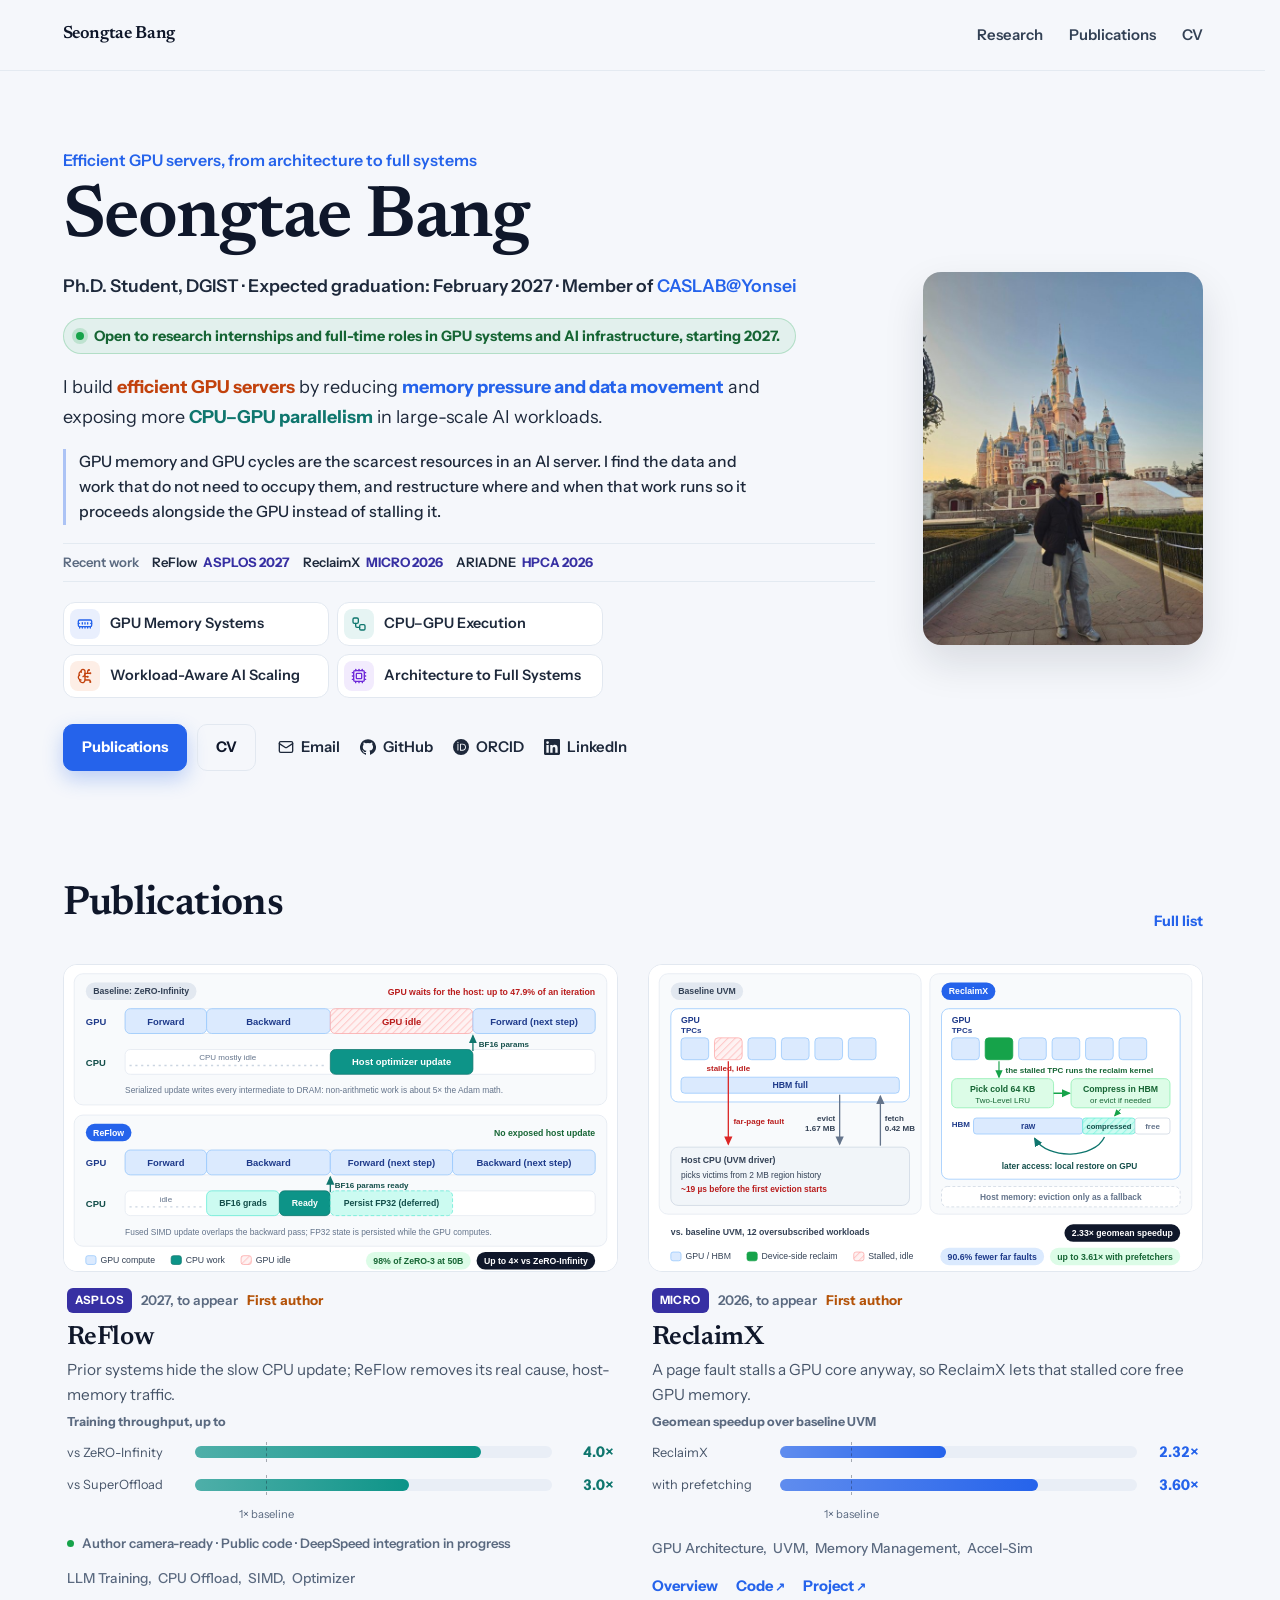
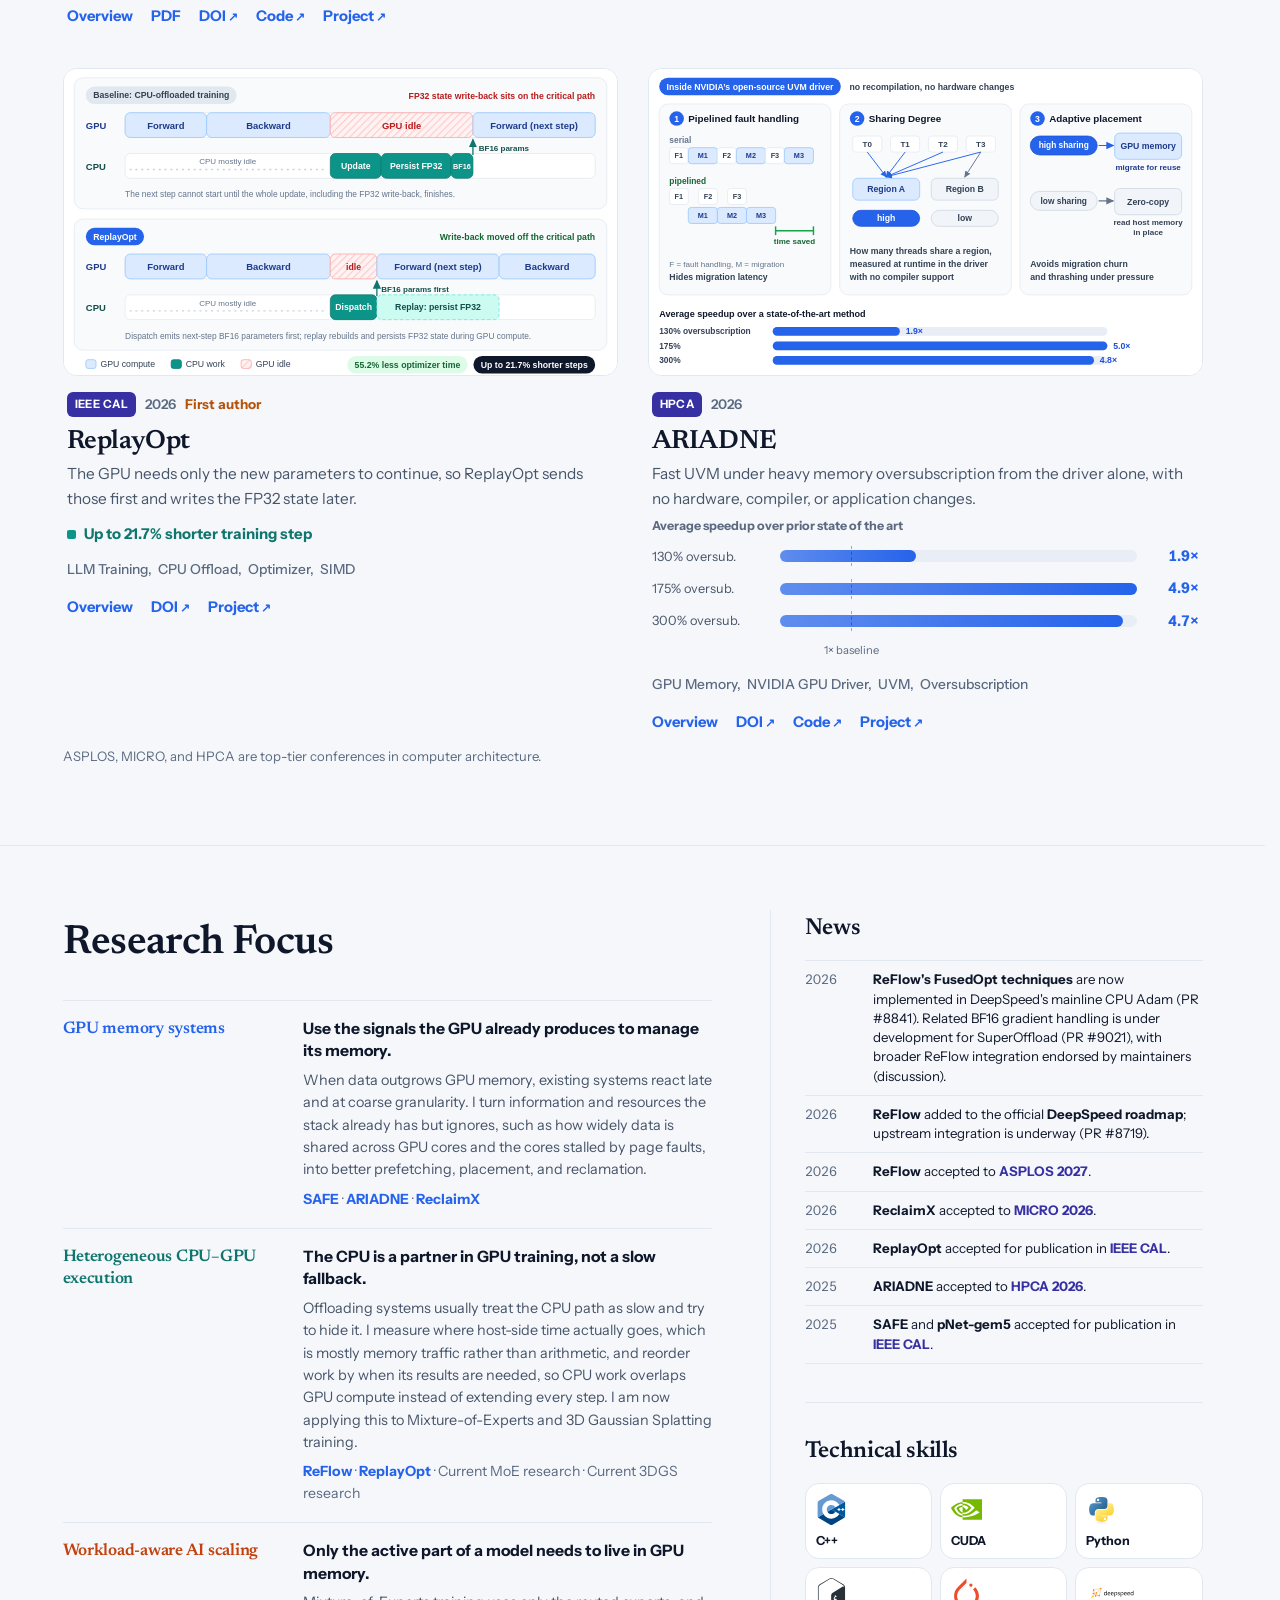
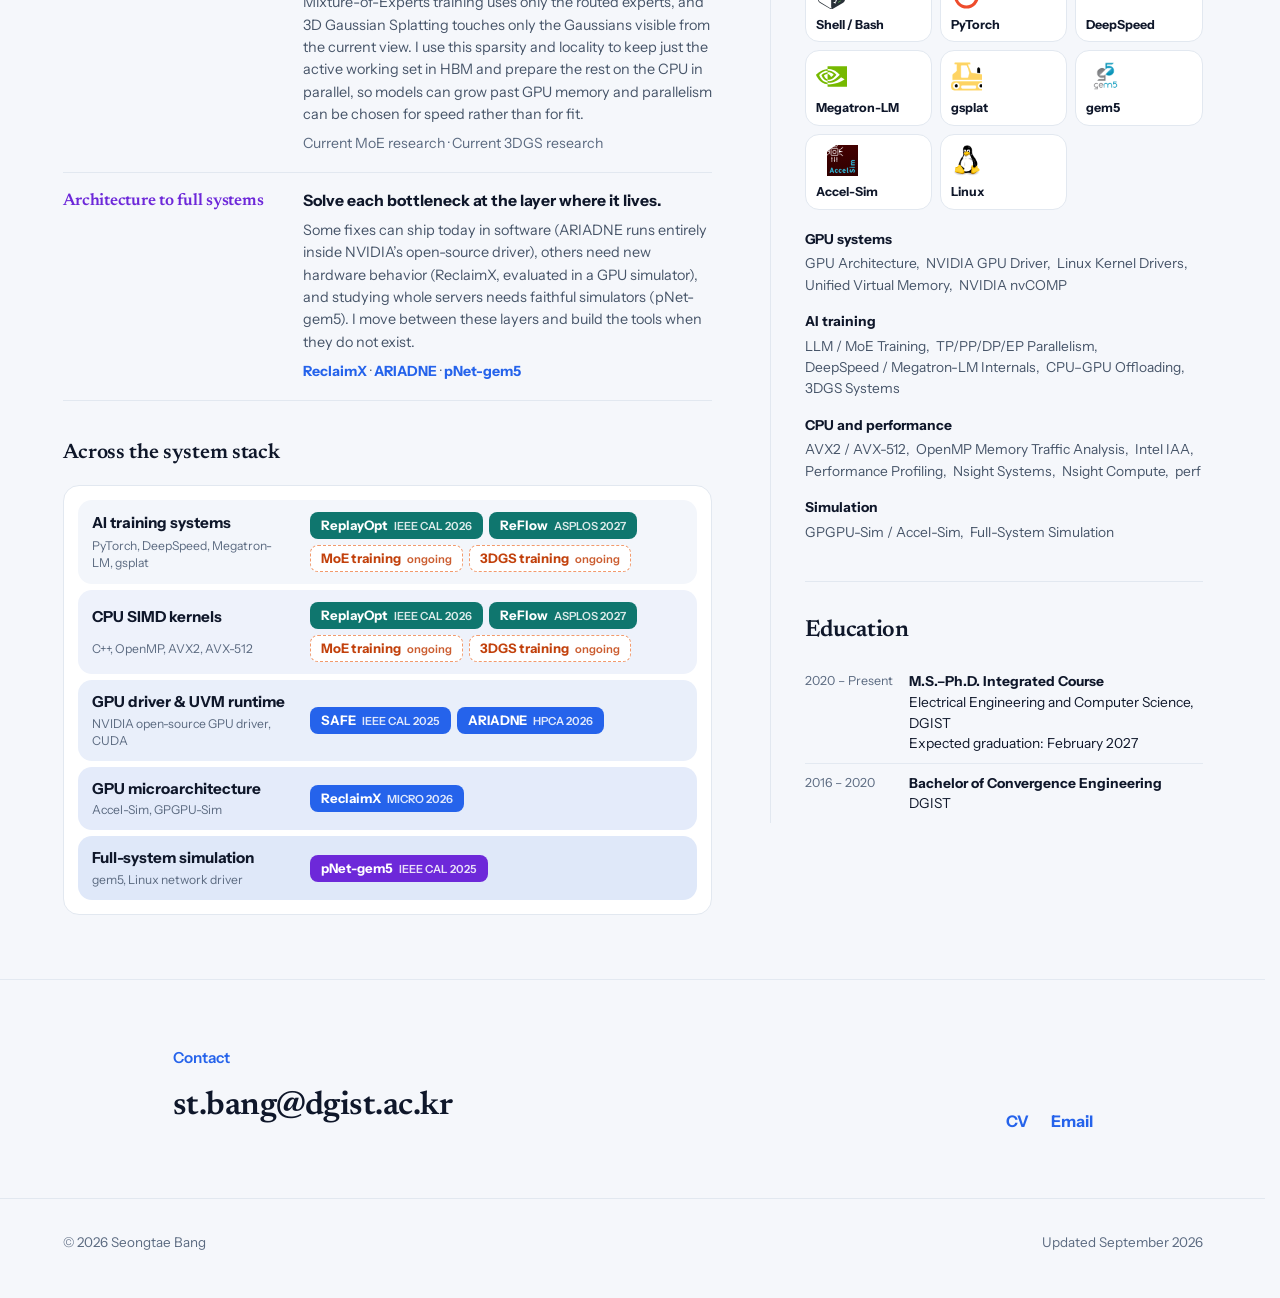
==== index.html @ cdf9a0e6 "nav: access News from Publications page" ====
<!doctype html>
<html lang="en">
<head>
  <meta charset="utf-8">
  <meta name="viewport" content="width=device-width, initial-scale=1">
  <title>Seongtae Bang | GPU Systems &amp; AI Infrastructure</title>
  <meta name="description" content="Seongtae Bang is a Ph.D. student at DGIST (expected graduation: February 2027) who builds efficient GPU servers for large AI workloads: GPU memory oversubscription (UVM), CPU-offloaded LLM training, and GPU architecture.">
  <link rel="canonical" href="https://st-bang97.github.io/">
  <meta property="og:type" content="profile">
  <meta property="og:site_name" content="Seongtae Bang">
  <meta property="og:title" content="Seongtae Bang | GPU Systems &amp; AI Infrastructure">
  <meta property="og:description" content="Ph.D. student at DGIST building efficient GPU servers (ASPLOS 2027, MICRO 2026, HPCA 2026). Open to research internships and full-time roles in GPU systems and AI infrastructure, starting 2027.">
  <meta property="og:url" content="https://st-bang97.github.io/">
  <meta property="og:image" content="https://st-bang97.github.io/assets/images/og-card.png">
  <meta property="og:image:width" content="1200">
  <meta property="og:image:height" content="630">
  <meta property="og:image:alt" content="Seongtae Bang, Ph.D. student at DGIST, with recent papers at ASPLOS 2027, MICRO 2026, and HPCA 2026.">
  <meta name="twitter:card" content="summary_large_image">
  <link rel="icon" href="assets/images/favicon.svg" type="image/svg+xml">
  <link rel="preload" href="assets/fonts/instrument-sans-latin-400-normal.woff2" as="font" type="font/woff2" crossorigin>
  <link rel="preload" href="assets/fonts/newsreader-latin-600-normal.woff2" as="font" type="font/woff2" crossorigin>
  <link rel="stylesheet" href="assets/css/site.css">
  <script type="application/ld+json">
  {
    "@context": "https://schema.org",
    "@type": "Person",
    "name": "Seongtae Bang",
    "url": "https://st-bang97.github.io/",
    "image": "https://st-bang97.github.io/assets/images/profile.jpg",
    "email": "mailto:st.bang@dgist.ac.kr",
    "jobTitle": "Ph.D. Student",
    "affiliation": { "@type": "CollegeOrUniversity", "name": "DGIST" },
    "knowsAbout": ["GPU memory systems", "Unified Virtual Memory", "CPU-offloaded LLM training", "DeepSpeed", "Megatron-LM", "Mixture-of-Experts training", "GPU architecture", "Nsight Systems", "Nsight Compute", "Full-system simulation"],
    "sameAs": ["https://github.com/st-bang97", "https://www.linkedin.com/in/stbang/", "https://orcid.org/0000-0002-2928-1403"]
  }
  </script>
</head>
<body>
<a class="skip" href="#main">Skip to content</a>

<header class="site-header">
  <div class="container header-inner">
    <a class="brand" href="index.html">Seongtae Bang</a>
    <nav class="site-nav" aria-label="Primary">
      <a href="#research">Research</a>
      <a href="publications.html">Publications</a>
      <a href="assets/cv/seongtae-bang-cv.pdf">CV</a>
    </nav>
  </div>
</header>

<main id="main">
  <section class="hero" aria-labelledby="name">
    <div class="container hero-grid">
      <div>
        <p class="eyebrow">Efficient GPU servers, from architecture to full systems</p>
        <h1 id="name">Seongtae Bang</h1>
        <p class="hero-role">Ph.D. Student, DGIST · Expected graduation: February 2027 · Member of <a href="https://caslab-yonsei.github.io/" target="_blank" rel="noopener">CASLAB@Yonsei</a></p>
        <p class="availability"><span class="availability-dot" aria-hidden="true"></span>Open to research internships and full-time roles in GPU systems and AI infrastructure, starting 2027.</p>
        <p class="lead">I build <span class="accent-training">efficient GPU servers</span> by reducing <span class="accent-memory">memory pressure and data movement</span> and exposing more <span class="accent-execution">CPU–GPU parallelism</span> in large-scale AI workloads.</p>
        <p class="intro-note">GPU memory and GPU cycles are the scarcest resources in an AI server. I find the data and work that do not need to occupy them, and restructure where and when that work runs so it proceeds alongside the GPU instead of stalling it.</p>
        <div class="hero-highlights" aria-label="Recent selected publications">
          <span class="hero-highlights-label">Recent work</span>
          <a href="publications.html#reflow">ReFlow <span class="venue-inline">ASPLOS 2027</span></a>
          <a href="publications.html#reclaimx">ReclaimX <span class="venue-inline">MICRO 2026</span></a>
          <a href="publications.html#ariadne">ARIADNE <span class="venue-inline">HPCA 2026</span></a>
        </div>
        <ul class="signals" aria-label="Research areas">
          <li><a class="signal t-memory" href="#focus-memory"><span class="signal-icon" aria-hidden="true"><svg viewBox="0 0 24 24" fill="none" stroke="currentColor" stroke-width="2" stroke-linecap="round" stroke-linejoin="round"><path d="M12 12v-2"/><path d="M12 18v-2"/><path d="M16 12v-2"/><path d="M16 18v-2"/><path d="M2 11h1.5"/><path d="M20 18v-2"/><path d="M20.5 11H22"/><path d="M4 18v-2"/><path d="M8 12v-2"/><path d="M8 18v-2"/><rect x="2" y="6" width="20" height="10" rx="2"/></svg></span>GPU Memory Systems</a></li>
          <li><a class="signal t-execution" href="#focus-execution"><span class="signal-icon" aria-hidden="true"><svg viewBox="0 0 24 24" fill="none" stroke="currentColor" stroke-width="2" stroke-linecap="round" stroke-linejoin="round"><rect width="8" height="8" x="3" y="3" rx="2"/><path d="M7 11v4a2 2 0 0 0 2 2h4"/><rect width="8" height="8" x="13" y="13" rx="2"/></svg></span>CPU–GPU Execution</a></li>
          <li><a class="signal t-training" href="#focus-training"><span class="signal-icon" aria-hidden="true"><svg viewBox="0 0 24 24" fill="none" stroke="currentColor" stroke-width="2" stroke-linecap="round" stroke-linejoin="round"><path d="M12 5a3 3 0 1 0-5.997.125 4 4 0 0 0-2.526 5.77 4 4 0 0 0 .556 6.588A4 4 0 1 0 12 18Z"/><path d="M9 13a4.5 4.5 0 0 0 3-4"/><path d="M6.003 5.125A3 3 0 0 0 6.401 6.5"/><path d="M3.477 10.896a4 4 0 0 1 .585-.396"/><path d="M6 18a4 4 0 0 1-1.967-.516"/><path d="M12 13h4"/><path d="M12 18h6a2 2 0 0 1 2 2v1"/><path d="M12 8h8"/><path d="M16 8V5a2 2 0 0 1 2-2"/><circle cx="16" cy="13" r=".5"/><circle cx="18" cy="3" r=".5"/><circle cx="20" cy="21" r=".5"/><circle cx="20" cy="8" r=".5"/></svg></span>Workload-Aware AI Scaling</a></li>
          <li><a class="signal t-arch" href="#focus-arch"><span class="signal-icon" aria-hidden="true"><svg viewBox="0 0 24 24" fill="none" stroke="currentColor" stroke-width="2" stroke-linecap="round" stroke-linejoin="round"><path d="M12 20v2"/><path d="M12 2v2"/><path d="M17 20v2"/><path d="M17 2v2"/><path d="M2 12h2"/><path d="M2 17h2"/><path d="M2 7h2"/><path d="M20 12h2"/><path d="M20 17h2"/><path d="M20 7h2"/><path d="M7 20v2"/><path d="M7 2v2"/><rect x="4" y="4" width="16" height="16" rx="2"/><rect x="8" y="8" width="8" height="8" rx="1"/></svg></span>Architecture to Full Systems</a></li>
        </ul>
        <div class="link-row">
          <a class="button primary" href="publications.html">Publications</a>
          <a class="button" href="assets/cv/seongtae-bang-cv.pdf">CV</a>
          <!-- <a class="button" href="https://scholar.google.com/citations?user=YOUR_ID" target="_blank" rel="noopener">Google Scholar</a> -->
          <span class="profile-links">
            <a href="mailto:st.bang@dgist.ac.kr"><svg viewBox="0 0 24 24" fill="none" stroke="currentColor" stroke-width="2" stroke-linecap="round" stroke-linejoin="round" aria-hidden="true"><rect x="2" y="4" width="20" height="16" rx="2"/><path d="m22 7-8.97 5.7a1.94 1.94 0 0 1-2.06 0L2 7"/></svg>Email</a>
            <a href="https://github.com/st-bang97" target="_blank" rel="noopener"><svg viewBox="0 0 24 24" fill="currentColor" aria-hidden="true"><path d="M12 .3a12 12 0 0 0-3.8 23.4c.6.1.8-.3.8-.6v-2.2c-3.3.7-4-1.4-4-1.4-.6-1.4-1.4-1.8-1.4-1.8-1-.7.1-.7.1-.7 1.2.1 1.8 1.2 1.8 1.2 1 1.8 2.8 1.3 3.5 1 0-.8.4-1.3.7-1.6-2.7-.3-5.5-1.3-5.5-6 0-1.2.5-2.3 1.3-3.1-.2-.4-.6-1.6 0-3.2 0 0 1-.3 3.4 1.2a11.5 11.5 0 0 1 6 0c2.3-1.5 3.3-1.2 3.3-1.2.6 1.6.2 2.8.1 3.2.8.8 1.3 1.9 1.3 3.1 0 4.6-2.8 5.6-5.5 5.9.5.4.9 1.1.9 2.3v3.3c0 .3.1.7.8.6A12 12 0 0 0 12 .3"/></svg>GitHub</a>
            <a href="https://orcid.org/0000-0002-2928-1403" target="_blank" rel="noopener"><svg viewBox="0 0 24 24" fill="currentColor" aria-hidden="true"><path d="M12 0a12 12 0 1 0 0 24 12 12 0 0 0 0-24zM8.1 17.4H6.7V7.1h1.4v10.3zM7.4 6a.95.95 0 1 1 0-1.9.95.95 0 0 1 0 1.9zm3.1 1.1h3.8c3.6 0 5.2 2.6 5.2 5.2 0 2.8-2.2 5.2-5.2 5.2h-3.8V7.1zm1.4 1.3v7.7h2.3c3.2 0 3.9-2.4 3.9-3.8 0-2.3-1.5-3.9-3.9-3.9h-2.3z"/></svg>ORCID</a>
            <a href="https://www.linkedin.com/in/stbang/" target="_blank" rel="noopener"><svg viewBox="0 0 24 24" fill="currentColor" aria-hidden="true"><path d="M20.45 20.45h-3.56v-5.57c0-1.33-.02-3.04-1.85-3.04-1.86 0-2.14 1.45-2.14 2.95v5.66H9.35V9h3.41v1.56h.05c.48-.9 1.64-1.85 3.37-1.85 3.6 0 4.27 2.37 4.27 5.46v6.28zM5.34 7.43a2.06 2.06 0 1 1 0-4.13 2.06 2.06 0 0 1 0 4.13zM7.12 20.45H3.56V9h3.56v11.45zM22.22 0H1.77C.79 0 0 .77 0 1.73v20.54C0 23.23.79 24 1.77 24h20.45c.98 0 1.78-.77 1.78-1.73V1.73C24 .77 23.2 0 22.22 0z"/></svg>LinkedIn</a>
          </span>
        </div>
      </div>
      <figure class="hero-photo">
        <img src="assets/images/profile.jpg" alt="Seongtae Bang" width="600" height="800">
      </figure>
    </div>
  </section>

  <section class="section" id="publications" aria-labelledby="publications-title">
    <div class="container">
      <div class="section-head">
        <h2 id="publications-title">Publications</h2>
        <a href="publications.html">Full list</a>
      </div>
      <div class="cards" data-region="featured-publications" data-sig="1npd86w">
<!-- region:featured-publications -->

<article class="card t-execution" id="card-reflow"><button class="card-figure" type="button" aria-haspopup="dialog" aria-label="ReFlow overview" data-overview="reflow"><img src="assets/images/papers/reflow-mechanism.svg" alt="Timeline comparison of ZeRO-Infinity and ReFlow. In ZeRO-Infinity the GPU idles while the CPU runs a serialized optimizer update; in ReFlow the update overlaps the backward pass and FP32 state is persisted during the next forward pass." width="760" height="420" loading="lazy"></button><div class="card-body"><div class="badges"><span class="venue-badge">ASPLOS</span><span class="badge-year">2027, to appear</span><span class="role-badge">First author</span></div><h3 class="card-title">ReFlow</h3><p class="card-teaser">Prior systems hide the slow CPU update; ReFlow removes its real cause, host-memory traffic.</p><figure class="chart" style="--one:20.0%"><figcaption>Training throughput, up to</figcaption><div class="bar-row"><span class="bar-label">vs ZeRO-Infinity</span><span class="bar-track"><span class="bar-fill" style="--w:80.0%"></span></span><span class="bar-value" data-value="4">4.0×</span></div><div class="bar-row"><span class="bar-label">vs SuperOffload</span><span class="bar-track"><span class="bar-fill" style="--w:60.0%"></span></span><span class="bar-value" data-value="3">3.0×</span></div><div class="bar-row bar-axis" aria-hidden="true"><span></span><span class="bar-track"><span class="bar-one">1× baseline</span></span><span></span></div></figure><p class="paper-note">Author camera-ready · Public code · DeepSpeed integration in progress</p><ul class="tags"><li>LLM Training</li><li>CPU Offload</li><li>SIMD</li><li>Optimizer</li></ul><div class="actions"><button class="toggle" type="button" aria-haspopup="dialog" data-overview="reflow">Overview</button><a href="assets/papers/reflow-asplos2027-camera-ready.pdf">PDF</a><a href="https://doi.org/10.1145/3845814.3850051" target="_blank" rel="noopener">DOI</a><a href="https://github.com/aeasplos/DeepSpeedExample_reflow/tree/main/training/DeepSpeed-Reflow" target="_blank" rel="noopener">Code</a><a href="https://caslab-yonsei.github.io/publications/asplos27-sbang/" target="_blank" rel="noopener">Project</a></div></div></article>
<article class="card t-memory" id="card-reclaimx"><button class="card-figure" type="button" aria-haspopup="dialog" aria-label="ReclaimX overview" data-overview="reclaimx"><img src="assets/images/papers/reclaimx-mechanism.svg" alt="Side-by-side comparison. In baseline UVM a far-page fault stalls a TPC while the host driver picks victims at 2 MB granularity; in ReclaimX the stalled TPC compresses a cold 64 KB block inside HBM or evicts it, and later accesses are restored locally on the GPU." width="760" height="420" loading="lazy"></button><div class="card-body"><div class="badges"><span class="venue-badge">MICRO</span><span class="badge-year">2026, to appear</span><span class="role-badge">First author</span></div><h3 class="card-title">ReclaimX</h3><p class="card-teaser">A page fault stalls a GPU core anyway, so ReclaimX lets that stalled core free GPU memory.</p><figure class="chart" style="--one:20.0%"><figcaption>Geomean speedup over baseline UVM</figcaption><div class="bar-row"><span class="bar-label">ReclaimX</span><span class="bar-track"><span class="bar-fill" style="--w:46.6%"></span></span><span class="bar-value" data-value="2.33">2.33×</span></div><div class="bar-row"><span class="bar-label">with prefetching</span><span class="bar-track"><span class="bar-fill" style="--w:72.2%"></span></span><span class="bar-value" data-value="3.61">3.61×</span></div><div class="bar-row bar-axis" aria-hidden="true"><span></span><span class="bar-track"><span class="bar-one">1× baseline</span></span><span></span></div></figure><ul class="tags"><li>GPU Architecture</li><li>UVM</li><li>Memory Management</li><li>Accel-Sim</li></ul><div class="actions"><button class="toggle" type="button" aria-haspopup="dialog" data-overview="reclaimx">Overview</button><a href="https://github.com/st-bang97/ReclaimX_MICRO2026" target="_blank" rel="noopener">Code</a><a href="https://caslab-yonsei.github.io/publications/micro26-sbang/" target="_blank" rel="noopener">Project</a></div></div></article>
<article class="card t-execution" id="card-replayopt"><button class="card-figure" type="button" aria-haspopup="dialog" aria-label="ReplayOpt overview" data-overview="replayopt"><img src="assets/images/papers/replayopt-mechanism.svg" alt="Timeline comparison of conventional CPU-offloaded training and ReplayOpt. Conventionally the GPU idles until the CPU finishes the update and FP32 write-back; ReplayOpt dispatches BF16 parameters first and replays the FP32 write-back during the next GPU compute interval." width="760" height="420" loading="lazy"></button><div class="card-body"><div class="badges"><span class="venue-badge">IEEE CAL</span><span class="badge-year">2026</span><span class="role-badge">First author</span></div><h3 class="card-title">ReplayOpt</h3><p class="card-teaser">The GPU needs only the new parameters to continue, so ReplayOpt sends those first and writes the FP32 state later.</p><p class="key-result">Up to 21.7% shorter training step</p><ul class="tags"><li>LLM Training</li><li>CPU Offload</li><li>Optimizer</li><li>SIMD</li></ul><div class="actions"><button class="toggle" type="button" aria-haspopup="dialog" data-overview="replayopt">Overview</button><a href="https://doi.org/10.1109/LCA.2026.3676470" target="_blank" rel="noopener">DOI</a><a href="https://caslab-yonsei.github.io/publications/cal26-sbang/" target="_blank" rel="noopener">Project</a></div></div></article>
<article class="card t-memory" id="card-ariadne"><button class="card-figure" type="button" aria-haspopup="dialog" aria-label="ARIADNE overview" data-overview="ariadne"><img src="assets/images/papers/ariadne-mechanism.svg" alt="Three mechanisms inside NVIDIA’s open-source UVM driver: pipelined fault handling, a runtime Sharing Degree metric, and adaptive placement between GPU memory and zero-copy, with average speedups of 1.9x, 5.0x, and 4.8x at 130%, 175%, and 300% oversubscription." width="760" height="420" loading="lazy"></button><div class="card-body"><div class="badges"><span class="venue-badge">HPCA</span><span class="badge-year">2026</span></div><h3 class="card-title">ARIADNE</h3><p class="card-teaser">Fast UVM under heavy memory oversubscription from the driver alone, with no hardware, compiler, or application changes.</p><figure class="chart" style="--one:20.0%"><figcaption>Average speedup over prior state of the art</figcaption><div class="bar-row"><span class="bar-label">130% oversub.</span><span class="bar-track"><span class="bar-fill" style="--w:38.0%"></span></span><span class="bar-value" data-value="1.9">1.9×</span></div><div class="bar-row"><span class="bar-label">175% oversub.</span><span class="bar-track"><span class="bar-fill" style="--w:100.0%"></span></span><span class="bar-value" data-value="5">5.0×</span></div><div class="bar-row"><span class="bar-label">300% oversub.</span><span class="bar-track"><span class="bar-fill" style="--w:96.0%"></span></span><span class="bar-value" data-value="4.8">4.8×</span></div><div class="bar-row bar-axis" aria-hidden="true"><span></span><span class="bar-track"><span class="bar-one">1× baseline</span></span><span></span></div></figure><ul class="tags"><li>GPU Memory</li><li>NVIDIA GPU Driver</li><li>UVM</li><li>Oversubscription</li></ul><div class="actions"><button class="toggle" type="button" aria-haspopup="dialog" data-overview="ariadne">Overview</button><a href="https://doi.org/10.1109/HPCA68181.2026.11408564" target="_blank" rel="noopener">DOI</a><a href="https://github.com/st-bang97/ARIADNE_HPCA26" target="_blank" rel="noopener">Code</a><a href="https://caslab-yonsei.github.io/publications/hpca26-hshin/" target="_blank" rel="noopener">Project</a></div></div></article>
<!-- /region:featured-publications -->
      </div>
      <p class="results-note">ASPLOS, MICRO, and HPCA are top-tier conferences in computer architecture.</p>
    </div>
  </section>

  <section class="section" id="research" aria-labelledby="research-title">
    <div class="container home-grid">
      <div class="main-col">
        <h2 class="section-title" id="research-title">Research Focus</h2>
        <div class="topic-list">
          <article class="topic-item t-memory" id="focus-memory">
            <h3>GPU memory systems</h3>
            <div>
              <p class="topic-concept">Use the signals the GPU already produces to manage its memory.</p>
              <p class="topic-direction">When data outgrows GPU memory, existing systems react late and at coarse granularity. I turn information and resources the stack already has but ignores, such as how widely data is shared across GPU cores and the cores stalled by page faults, into better prefetching, placement, and reclamation.</p>
              <p class="related-work"><a href="publications.html#safe">SAFE</a> · <a href="publications.html#ariadne">ARIADNE</a> · <a href="publications.html#reclaimx">ReclaimX</a></p>
            </div>
          </article>
          <article class="topic-item t-execution" id="focus-execution">
            <h3>Heterogeneous CPU–GPU execution</h3>
            <div>
              <p class="topic-concept">The CPU is a partner in GPU training, not a slow fallback.</p>
              <p class="topic-direction">Offloading systems usually treat the CPU path as slow and try to hide it. I measure where host-side time actually goes, which is mostly memory traffic rather than arithmetic, and reorder work by when its results are needed, so CPU work overlaps GPU compute instead of extending every step. I am now applying this to Mixture-of-Experts and 3D Gaussian Splatting training.</p>
              <p class="related-work"><a href="publications.html#reflow">ReFlow</a> · <a href="publications.html#replayopt">ReplayOpt</a> · Current MoE research · Current 3DGS research</p>
            </div>
          </article>
          <article class="topic-item t-training" id="focus-training">
            <h3>Workload-aware AI scaling</h3>
            <div>
              <p class="topic-concept">Only the active part of a model needs to live in GPU memory.</p>
              <p class="topic-direction">Mixture-of-Experts training uses only the routed experts, and 3D Gaussian Splatting touches only the Gaussians visible from the current view. I use this sparsity and locality to keep just the active working set in HBM and prepare the rest on the CPU in parallel, so models can grow past GPU memory and parallelism can be chosen for speed rather than for fit.</p>
              <p class="related-work">Current MoE research · Current 3DGS research</p>
            </div>
          </article>
          <article class="topic-item t-arch" id="focus-arch">
            <h3>Architecture to full systems</h3>
            <div>
              <p class="topic-concept">Solve each bottleneck at the layer where it lives.</p>
              <p class="topic-direction">Some fixes can ship today in software (ARIADNE runs entirely inside NVIDIA’s open-source driver), others need new hardware behavior (ReclaimX, evaluated in a GPU simulator), and studying whole servers needs faithful simulators (pNet-gem5). I move between these layers and build the tools when they do not exist.</p>
              <p class="related-work"><a href="publications.html#reclaimx">ReclaimX</a> · <a href="publications.html#ariadne">ARIADNE</a> · <a href="publications.html#pnet-gem5">pNet-gem5</a></p>
            </div>
          </article>
        </div>

        <h3 class="stack-title">Across the system stack</h3>
        <div data-region="research-stack" data-sig="dh4pou">
<!-- region:research-stack -->
<div class="stack"><ol class="layers" aria-label="System stack, from training frameworks down to GPU microarchitecture and full-system simulation">
<li class="layer" style="--depth:0"><strong class="layer-name">AI training systems</strong><span class="layer-tools">PyTorch, DeepSpeed, Megatron-LM, gsplat</span><div class="layer-papers"><a class="pill t-execution" href="publications.html#replayopt">ReplayOpt<small>IEEE CAL 2026</small></a><a class="pill t-execution" href="publications.html#reflow">ReFlow<small>ASPLOS 2027</small></a><span class="pill pill-ongoing t-training">MoE training<small>ongoing</small></span><span class="pill pill-ongoing t-training">3DGS training<small>ongoing</small></span></div></li>
<li class="layer" style="--depth:1"><strong class="layer-name">CPU SIMD kernels</strong><span class="layer-tools">C++, OpenMP, AVX2, AVX-512</span><div class="layer-papers"><a class="pill t-execution" href="publications.html#replayopt">ReplayOpt<small>IEEE CAL 2026</small></a><a class="pill t-execution" href="publications.html#reflow">ReFlow<small>ASPLOS 2027</small></a><span class="pill pill-ongoing t-training">MoE training<small>ongoing</small></span><span class="pill pill-ongoing t-training">3DGS training<small>ongoing</small></span></div></li>
<li class="layer" style="--depth:2"><strong class="layer-name">GPU driver &amp; UVM runtime</strong><span class="layer-tools">NVIDIA open-source GPU driver, CUDA</span><div class="layer-papers"><a class="pill t-memory" href="publications.html#safe">SAFE<small>IEEE CAL 2025</small></a><a class="pill t-memory" href="publications.html#ariadne">ARIADNE<small>HPCA 2026</small></a></div></li>
<li class="layer" style="--depth:3"><strong class="layer-name">GPU microarchitecture</strong><span class="layer-tools">Accel-Sim, GPGPU-Sim</span><div class="layer-papers"><a class="pill t-memory" href="publications.html#reclaimx">ReclaimX<small>MICRO 2026</small></a></div></li>
<li class="layer" style="--depth:4"><strong class="layer-name">Full-system simulation</strong><span class="layer-tools">gem5, Linux network driver</span><div class="layer-papers"><a class="pill t-arch" href="publications.html#pnet-gem5">pNet-gem5<small>IEEE CAL 2025</small></a></div></li>
</ol></div>
<!-- /region:research-stack -->
        </div>
      </div>

      <aside class="side" aria-label="News, skills, and education">
        <section class="side-section" id="news" aria-labelledby="news-title">
          <h2 class="side-title" id="news-title">News</h2>
          <div class="news-stream">
            <div class="news-row"><span class="news-year">2026</span><p><a href="publications.html#reflow"><strong>ReFlow's FusedOpt techniques</strong></a> are now implemented in DeepSpeed's mainline CPU Adam (<a href="https://github.com/deepspeedai/DeepSpeed/pull/8841">PR #8841</a>). Related BF16 gradient handling is under development for SuperOffload (<a href="https://github.com/deepspeedai/DeepSpeed/pull/9021">PR #9021</a>), with broader ReFlow integration endorsed by maintainers (<a href="https://github.com/deepspeedai/DeepSpeed/issues/8697">discussion</a>).</p></div>
            <div class="news-row"><span class="news-year">2026</span><p><a href="publications.html#reflow"><strong>ReFlow</strong></a> added to the official <a href="https://github.com/deepspeedai/DeepSpeed/issues/8672"><strong>DeepSpeed roadmap</strong></a>; upstream integration is underway (<a href="https://github.com/deepspeedai/DeepSpeed/pull/8719">PR #8719</a>).</p></div>
            <div class="news-row"><span class="news-year">2026</span><p><a href="publications.html#reflow"><strong>ReFlow</strong></a> accepted to <strong class="venue-inline">ASPLOS 2027</strong>.</p></div>
            <div class="news-row"><span class="news-year">2026</span><p><a href="publications.html#reclaimx"><strong>ReclaimX</strong></a> accepted to <strong class="venue-inline">MICRO 2026</strong>.</p></div>
            <div class="news-row"><span class="news-year">2026</span><p><a href="publications.html#replayopt"><strong>ReplayOpt</strong></a> accepted for publication in <strong class="venue-inline">IEEE CAL</strong>.</p></div>
            <div class="news-row"><span class="news-year">2025</span><p><a href="publications.html#ariadne"><strong>ARIADNE</strong></a> accepted to <strong class="venue-inline">HPCA 2026</strong>.</p></div>
            <div class="news-row"><span class="news-year">2025</span><p><a href="publications.html#safe"><strong>SAFE</strong></a> and <a href="publications.html#pnet-gem5"><strong>pNet-gem5</strong></a> accepted for publication in <strong class="venue-inline">IEEE CAL</strong>.</p></div>
          </div>
        </section>

        <section class="side-section" id="skills" aria-labelledby="skills-title">
          <h2 class="side-title" id="skills-title">Technical skills</h2>
          <div class="tech-grid" aria-label="Tools and frameworks">
                    <div class="tech"><span class="tech-logo"><img src="assets/images/logos/cplusplus.svg" alt="" loading="lazy"></span>C++</div>
                    <div class="tech"><span class="tech-logo"><img src="assets/images/logos/nvidia.svg" alt="" loading="lazy"></span>CUDA</div>
                    <div class="tech"><span class="tech-logo"><img src="assets/images/logos/python.svg" alt="" loading="lazy"></span>Python</div>
                    <div class="tech"><span class="tech-logo"><img src="assets/images/logos/bash.svg" alt="" loading="lazy"></span>Shell / Bash</div>
                    <div class="tech"><span class="tech-logo"><img src="assets/images/logos/pytorch.svg" alt="" loading="lazy"></span>PyTorch</div>
                    <div class="tech"><span class="tech-logo tech-logo-wide"><img src="assets/images/logos/deepspeed.svg" alt="" loading="lazy"></span>DeepSpeed</div>
                    <div class="tech"><span class="tech-logo"><img src="assets/images/logos/nvidia.svg" alt="" loading="lazy"></span>Megatron-LM</div>
                    <div class="tech"><span class="tech-logo"><img src="assets/images/logos/gsplat.png" alt="" loading="lazy"></span>gsplat</div>
                    <div class="tech"><span class="tech-logo tech-logo-gem5"><img src="assets/images/logos/gem5.png" alt="" loading="lazy"></span>gem5</div>
                    <div class="tech"><span class="tech-logo tech-logo-wide"><img src="assets/images/logos/accelsim.svg" alt="" loading="lazy"></span>Accel-Sim</div>
                    <div class="tech"><span class="tech-logo"><img src="assets/images/logos/linux.png" alt="" loading="lazy"></span>Linux</div>
                  </div>
                  <div class="skill-groups" aria-label="Systems expertise">
            <div class="skill-group"><h3>GPU systems</h3><div class="expertise"><span>GPU Architecture</span><span>NVIDIA GPU Driver</span><span>Linux Kernel Drivers</span><span>Unified Virtual Memory</span><span>NVIDIA nvCOMP</span></div></div>
            <div class="skill-group"><h3>AI training</h3><div class="expertise"><span>LLM / MoE Training</span><span>TP/PP/DP/EP Parallelism</span><span>DeepSpeed / Megatron-LM Internals</span><span>CPU–GPU Offloading</span><span>3DGS Systems</span></div></div>
            <div class="skill-group"><h3>CPU and performance</h3><div class="expertise"><span>AVX2 / AVX-512</span><span>OpenMP Memory Traffic Analysis</span><span>Intel IAA</span><span>Performance Profiling</span><span>Nsight Systems</span><span>Nsight Compute</span><span>perf</span></div></div>
            <div class="skill-group"><h3>Simulation</h3><div class="expertise"><span>GPGPU-Sim / Accel-Sim</span><span>Full-System Simulation</span></div></div>
          </div>
        </section>

        <section class="side-section" id="education" aria-labelledby="education-title">
          <h2 class="side-title" id="education-title">Education</h2>
          <div class="compact-education">
            <div><span>2020 – Present</span><p><strong>M.S.–Ph.D. Integrated Course</strong><br>Electrical Engineering and Computer Science, DGIST<br>Expected graduation: February 2027</p></div>
            <div><span>2016 – 2020</span><p><strong>Bachelor of Convergence Engineering</strong><br>DGIST</p></div>
          </div>
        </section>
      </aside>
    </div>
  </section>

  <section class="section contact-section" aria-label="Contact">
    <div class="container compact-width contact-line">
      <div><span class="section-kicker">Contact</span><h2>st.bang@dgist.ac.kr</h2></div>
      <div class="contact-links">
        <a href="assets/cv/seongtae-bang-cv.pdf">CV</a>
        <a href="mailto:st.bang@dgist.ac.kr">Email</a>
      </div>
    </div>
  </section>
</main>

<footer class="site-footer">
  <div class="container footer-inner">
    <span>© <!-- region:year -->2026<!-- /region:year --> Seongtae Bang</span>
    <span class="updated">Updated <!-- region:updated --><time datetime="2026-09">September 2026</time><!-- /region:updated --></span>
  </div>
</footer>

<script src="assets/js/publications.js"></script>
<script src="assets/js/research.js"></script>
<script src="assets/js/render.js"></script>
<script src="assets/js/site.js"></script>
</body>
</html>
---- assets/css/site.css ----
/*
 * Seongtae Bang, site styles.
 *
 * Newsreader for headings and Instrument Sans for text, both self-hosted.
 * One color per research thread, used as a marker (chips, charts, stack,
 * paper cards) rather than as decoration.
 */

@font-face { font-family: "Newsreader"; font-style: normal; font-weight: 500; font-display: swap; src: url("../fonts/newsreader-latin-500-normal.woff2") format("woff2"); }
@font-face { font-family: "Newsreader"; font-style: normal; font-weight: 600; font-display: swap; src: url("../fonts/newsreader-latin-600-normal.woff2") format("woff2"); }
@font-face { font-family: "Instrument Sans"; font-style: normal; font-weight: 400; font-display: swap; src: url("../fonts/instrument-sans-latin-400-normal.woff2") format("woff2"); }
@font-face { font-family: "Instrument Sans"; font-style: normal; font-weight: 500; font-display: swap; src: url("../fonts/instrument-sans-latin-500-normal.woff2") format("woff2"); }
@font-face { font-family: "Instrument Sans"; font-style: normal; font-weight: 600; font-display: swap; src: url("../fonts/instrument-sans-latin-600-normal.woff2") format("woff2"); }
@font-face { font-family: "Instrument Sans"; font-style: normal; font-weight: 700; font-display: swap; src: url("../fonts/instrument-sans-latin-700-normal.woff2") format("woff2"); }

:root {
  --bg: #f5f7fb;
  --surface: #ffffff;
  --surface-2: #eef2f8;
  --text: #0f172a;
  --ink-2: #1e293b;
  --muted: #475569;
  --soft: #5b6a80;
  --line: #e2e8f0;
  --line-soft: rgba(226, 232, 240, 0.9);

  --brand: #2563eb;
  --brand-deep: #1d4ed8;
  --brand-rgb: 37, 99, 235;
  --venue: #3730a3;
  --venue-rgb: 55, 48, 163;

  --shadow: 0 1px 2px rgba(15, 23, 42, 0.04), 0 8px 24px rgba(15, 23, 42, 0.05);
  --shadow-lift: 0 2px 6px rgba(15, 23, 42, 0.05), 0 16px 36px rgba(15, 23, 42, 0.08);

  --serif: "Newsreader", "Iowan Old Style", "Palatino Linotype", Palatino, Georgia, serif;
  --sans: "Instrument Sans", ui-sans-serif, -apple-system, BlinkMacSystemFont, "Segoe UI", Roboto, Helvetica, Arial, sans-serif;
  --max: 1140px;
}

/* One color per research area: --tc for text, --tc-fill for bars and pills. */
.t-memory { --tc: #2563eb; --tc-fill: #2563eb; --tc-rgb: 37, 99, 235; }
.t-execution { --tc: #0f766e; --tc-fill: #0d9488; --tc-rgb: 13, 148, 136; }
.t-training { --tc: #c2410c; --tc-fill: #ea580c; --tc-rgb: 234, 88, 12; }
.t-arch { --tc: #6d28d9; --tc-fill: #7c3aed; --tc-rgb: 124, 58, 237; }

*, *::before, *::after { box-sizing: border-box; }
[hidden] { display: none !important; }
html { -webkit-text-size-adjust: 100%; text-size-adjust: 100%; }
body {
  margin: 0;
  background: var(--bg);
  color: var(--text);
  font-family: var(--sans);
  line-height: 1.65;
  -webkit-font-smoothing: antialiased;
}
img { display: block; max-width: 100%; height: auto; }
a { color: var(--brand); text-decoration: none; }
a:hover { color: var(--brand-deep); }
:focus-visible { outline: 2px solid var(--brand); outline-offset: 3px; border-radius: 4px; }
h1, h2, h3 { font-family: var(--serif); font-weight: 600; letter-spacing: -0.015em; }

.container { width: min(100% - 40px, var(--max)); margin-inline: auto; }

.skip {
  position: absolute;
  left: 20px;
  top: -80px;
  z-index: 50;
  padding: 8px 14px;
  border-radius: 999px;
  background: var(--text);
  color: #fff;
}
.skip:focus { top: 12px; color: #fff; }

/* Header ---------------------------------------------------------------- */

.site-header {
  position: sticky;
  top: 0;
  z-index: 30;
  background: rgba(245, 247, 251, 0.86);
  -webkit-backdrop-filter: blur(14px);
  backdrop-filter: blur(14px);
  border-bottom: 1px solid var(--line-soft);
}
.header-inner {
  display: flex;
  align-items: center;
  justify-content: space-between;
  flex-wrap: wrap;
  gap: 6px 24px;
  min-height: 70px;
  transition: min-height 0.18s ease;
}
.site-header { transition: box-shadow 0.2s ease; }
.site-header.is-scrolled { box-shadow: 0 8px 24px rgba(15, 23, 42, 0.06); }
.site-header.is-scrolled .header-inner { min-height: 58px; }
.brand {
  color: var(--text);
  font-family: var(--serif);
  font-size: 1.1rem;
  font-weight: 700;
  letter-spacing: -0.02em;
}
.brand:hover { color: var(--text); }
.site-nav { display: flex; gap: 26px; }
.site-nav a { position: relative; color: #334155; font-size: 0.93rem; font-weight: 600; }
.site-nav a::after {
  content: "";
  position: absolute;
  left: 0;
  right: 100%;
  bottom: -5px;
  height: 1px;
  background: currentColor;
  transition: right 0.18s ease;
}
.site-nav a:hover::after,
.site-nav a[aria-current="page"]::after { right: 0; }
.site-nav a:hover,
.site-nav a[aria-current="page"] { color: var(--brand); }
section[id], .topic-item[id] { scroll-margin-top: 88px; }

/* Hero ------------------------------------------------------------------ */

.hero { position: relative; isolation: isolate; padding: 76px 0 36px; }
.hero-grid {
  display: grid;
  grid-template-columns: minmax(0, 1fr) 280px;
  gap: 48px;
  align-items: center;
}
.eyebrow {
  display: inline-block;
  margin: 0 0 10px;
  color: var(--brand);
  font-size: 1rem;
  font-weight: 600;
}
.hero h1 {
  margin: 0 0 14px;
  font-size: clamp(3rem, 6vw, 4.6rem);
  line-height: 1;
  letter-spacing: -0.02em;
}
.hero-role {
  margin: 0 0 18px;
  color: var(--ink-2);
  font-size: 1.1rem;
  font-weight: 600;
}
.availability {
  display: inline-flex;
  align-items: center;
  gap: 10px;
  margin: 0 0 18px;
  padding: 7px 15px 7px 12px;
  border: 1px solid rgba(22, 163, 74, 0.24);
  border-radius: 999px;
  background: rgba(22, 163, 74, 0.08);
  color: #166534;
  font-size: 0.9rem;
  font-weight: 650;
  line-height: 1.4;
}
.availability-dot {
  flex: none;
  width: 8px;
  height: 8px;
  border-radius: 50%;
  background: #16a34a;
  box-shadow: 0 0 0 4px rgba(22, 163, 74, 0.18);
}
.lead {
  max-width: 40em;
  margin: 0;
  color: var(--ink-2);
  font-size: 1.12rem;
}
.accent-memory { color: #2563eb; font-weight: 650; }
.accent-execution { color: #0f766e; font-weight: 650; }
.accent-training { color: #c2410c; font-weight: 650; }
.intro-note {
  max-width: 690px;
  margin: 18px 0 0;
  padding-left: 13px;
  border-left: 3px solid rgba(var(--brand-rgb), 0.35);
  color: var(--ink-2);
  font-size: 0.98rem;
  font-weight: 500;
  line-height: 1.6;
}
.hero-highlights {
  display: flex;
  flex-wrap: wrap;
  align-items: center;
  gap: 7px 13px;
  margin: 18px 0 0;
  padding: 10px 0;
  border-top: 1px solid var(--line-soft);
  border-bottom: 1px solid var(--line-soft);
  font-size: 0.82rem;
  line-height: 1.35;
}
.hero-highlights-label {
  color: var(--soft);
  font-size: 0.82rem;
  font-weight: 600;
}
.hero-highlights a { color: var(--ink-2); font-weight: 600; }
.hero-highlights a:hover { color: var(--brand); }
.hero-highlights .venue-inline { margin-left: 3px; font-weight: 750; }

.signals {
  display: grid;
  grid-template-columns: repeat(2, minmax(0, 1fr));
  gap: 8px;
  max-width: 540px;
  margin: 20px 0 0;
  padding: 0;
  list-style: none;
}
.signal {
  display: inline-flex;
  align-items: center;
  gap: 10px;
  padding: 6px 12px 6px 6px;
  border: 1px solid var(--line);
  border-radius: 12px;
  background: var(--surface);
  color: var(--ink-2);
  font-size: 0.9rem;
  font-weight: 600;
}
.signal-icon {
  display: grid;
  place-items: center;
  flex: none;
  width: 30px;
  height: 30px;
  border-radius: 8px;
  background: rgba(var(--tc-rgb), 0.1);
  color: var(--tc);
}
.signals > li { display: flex; }
.signals .signal { width: 100%; }
a.signal { transition: border-color 0.2s ease, color 0.2s ease; }
a.signal:hover { border-color: rgba(var(--tc-rgb), 0.45); color: var(--tc); }
.paper-note { margin: 8px 0 0; color: var(--soft); font-size: 0.82rem; font-weight: 600; }
.paper-note::before { content: ""; display: inline-block; width: 7px; height: 7px; margin: 0 8px 1px 0; border-radius: 50%; background: var(--good, #16a34a); }
.signal-icon svg { width: 16px; height: 16px; }
.signal-icon { transition: transform 0.17s ease; }
.signal:hover .signal-icon { transform: scale(1.06); }

.link-row { display: flex; flex-wrap: wrap; align-items: center; gap: 10px 10px; margin-top: 26px; }
.profile-links { display: flex; flex-wrap: wrap; align-items: center; gap: 8px 20px; margin-left: 12px; }
.profile-links a { display: inline-flex; align-items: center; gap: 7px; color: var(--ink-2); font-size: 0.93rem; font-weight: 600; }
.profile-links a:hover { color: var(--brand); }
.profile-links svg { width: 16px; height: 16px; flex: none; }
.button {
  display: inline-flex;
  align-items: center;
  justify-content: center;
  padding: 10px 18px;
  border: 1px solid var(--line);
  border-radius: 10px;
  color: var(--text);
  font-size: 0.92rem;
  font-weight: 700;
  transition: transform 0.15s ease, border-color 0.2s ease, background 0.2s ease;
}
.button:hover { color: var(--brand); border-color: rgba(var(--brand-rgb), 0.35); background: rgba(var(--brand-rgb), 0.04); transform: translateY(-1px); }
.button.primary { background: var(--brand); border-color: var(--brand); color: #fff; box-shadow: 0 8px 20px rgba(var(--brand-rgb), 0.28); }
.button.primary:hover { background: var(--brand-deep); border-color: var(--brand-deep); color: #fff; }

.hero-photo { margin: 0; }
.hero-photo img {
  width: 100%;
  aspect-ratio: 3 / 4;
  object-fit: cover;
  border-radius: 18px;
  background: var(--surface-2);
  box-shadow: 0 18px 40px rgba(15, 23, 42, 0.12);
}

.chart { margin: 0; }
.card .chart { margin: 4px 0 2px; }
.chart figcaption { margin-bottom: 4px; color: var(--soft); font-size: 0.78rem; font-weight: 700; }
.bar-row {
  display: grid;
  grid-template-columns: 7.4rem minmax(0, 1fr) 3.2rem;
  align-items: center;
  gap: 10px;
  margin-top: 8px;
}
.bar-label {
  overflow: hidden;
  color: var(--muted);
  font-size: 0.8rem;
  white-space: nowrap;
  text-overflow: ellipsis;
}
.bar-track {
  position: relative;
  height: 12px;
  border-radius: 999px;
  background: #e9eef6;
}
.bar-track::after {
  content: "";
  position: absolute;
  top: -4px;
  bottom: -4px;
  left: var(--one);
  border-left: 1.5px dashed rgba(15, 23, 42, 0.35);
}
.bar-fill {
  display: block;
  width: var(--w);
  height: 100%;
  border-radius: inherit;
  background: linear-gradient(90deg, rgba(var(--tc-rgb), 0.7), var(--tc-fill));
  animation: bar-grow 1s cubic-bezier(0.2, 0.7, 0.2, 1) 0.15s both;
}
@keyframes bar-grow { from { width: 0; } }
.bar-value {
  color: var(--tc);
  font-size: 0.92rem;
  font-weight: 800;
  font-variant-numeric: tabular-nums;
  text-align: right;
}
.bar-axis { margin-top: 2px; }
.bar-axis .bar-track { height: auto; background: none; }
.bar-axis .bar-track::after { content: none; }
.bar-one {
  display: inline-block;
  margin-left: var(--one);
  transform: translateX(-50%);
  color: var(--soft);
  font-size: 0.7rem;
  white-space: nowrap;
}

/* Sections ---------------------------------------------------------------- */

.section { padding: 64px 0; }
.section + .section { border-top: 1px solid var(--line-soft); }
.section-head {
  display: flex;
  align-items: end;
  justify-content: space-between;
  flex-wrap: wrap;
  gap: 8px 24px;
  margin-bottom: 26px;
}
.section-head h2,
.section-title {
  margin: 0;
  font-size: clamp(2rem, 3.2vw, 2.6rem);
}
.section-head > a { margin-bottom: 4px; font-size: 0.9rem; font-weight: 650; }

/* Paper cards (home) ------------------------------------------------------- */

.cards {
  display: grid;
  grid-template-columns: repeat(2, minmax(0, 1fr));
  gap: 40px 30px;
  align-items: start;
}
.card-figure {
  display: block;
  width: 100%;
  padding: 0;
  overflow: hidden;
  border: 1px solid var(--line);
  border-radius: 14px;
  background: var(--surface);
  cursor: pointer;
  transition: border-color 0.2s ease, box-shadow 0.2s ease;
}
.card-figure:hover,
.card.is-open .card-figure { border-color: rgba(var(--brand-rgb), 0.3); box-shadow: var(--shadow-lift); }
.card-figure img { width: 100%; aspect-ratio: 760 / 420; }
.card-body { padding: 16px 4px 0; }
.card-title { margin: 10px 0 4px; font-size: 1.65rem; line-height: 1.15; }
.card-teaser { margin: 0; color: var(--muted); font-size: 0.96rem; }

.badges { display: flex; flex-wrap: wrap; align-items: center; gap: 6px 9px; }
.venue-badge {
  padding: 3px 8px;
  border-radius: 6px;
  background: var(--venue);
  color: #fff;
  font-size: 0.72rem;
  font-weight: 700;
  letter-spacing: 0.04em;
}
.badge-year { color: var(--soft); font-size: 0.84rem; font-weight: 600; }
.role-badge {
  color: #b45309;
  font-size: 0.84rem;
  font-weight: 700;
}
.key-result {
  display: flex;
  align-items: baseline;
  gap: 8px;
  margin: 10px 0 0;
  color: var(--tc);
  font-size: 0.93rem;
  font-weight: 700;
}
.key-result::before {
  content: "";
  flex: none;
  width: 9px;
  height: 9px;
  border-radius: 2px;
  background: var(--tc-fill);
}
.tags { display: flex; flex-wrap: wrap; gap: 0 6px; margin: 12px 0 0; padding: 0; list-style: none; }
.tags li { color: var(--soft); font-size: 0.86rem; font-weight: 500; }
.tags li:not(:last-child)::after { content: ","; }

.actions {
  display: flex;
  flex-wrap: wrap;
  align-items: center;
  gap: 6px 18px;
  margin-top: 14px;
  font-size: 0.92rem;
  font-weight: 700;
}
.actions a[target="_blank"]::after { content: " ↗"; font-size: 0.8em; }
.cite-toggle {
  padding: 0;
  border: 0;
  background: none;
  color: var(--brand);
  font: inherit;
  cursor: pointer;
}
.cite-toggle::after { content: " +"; }
.cite-toggle[aria-expanded="true"]::after { content: " −"; }
.cite-toggle:hover { color: var(--brand-deep); }
.citation-pending { color: var(--soft); font-weight: 600; }
.cite-panel {
  margin-top: 12px;
  padding: 12px 14px;
  border: 1px solid var(--line);
  border-radius: 12px;
  background: var(--surface-2);
}
.cite-panel pre {
  margin: 0 0 10px;
  overflow-x: auto;
  color: var(--ink-2);
  font: 0.76rem/1.55 ui-monospace, SFMono-Regular, Menlo, Consolas, monospace;
  white-space: pre;
}
.cite-copy {
  padding: 5px 12px;
  border: 1px solid var(--line);
  border-radius: 999px;
  background: var(--surface);
  color: var(--brand);
  font: 700 0.8rem var(--sans);
  cursor: pointer;
}
.cite-copy:hover { border-color: rgba(var(--brand-rgb), 0.35); }
.toggle {
  display: inline-flex;
  align-items: center;
  gap: 7px;
  padding: 0;
  border: 0;
  background: none;
  color: var(--brand);
  font: inherit;
  cursor: pointer;
}
.toggle::after { content: none; }
.toggle:hover { color: var(--brand-deep); }

.overview {
  margin-top: 14px;
  padding: 18px 20px;
  border: 1px solid var(--line);
  border-radius: 16px;
  background: var(--surface);
}
.overview-text { display: grid; gap: 12px; margin: 0; }
.overview-text dt { color: var(--tc, var(--brand)); font-size: 0.86rem; font-weight: 800; }
.overview-text dd { margin: 2px 0 0; color: var(--muted); font-size: 0.93rem; line-height: 1.6; }

/* Research focus + side column --------------------------------------------- */

.home-grid {
  display: grid;
  grid-template-columns: minmax(0, 1.2fr) minmax(340px, 0.8fr);
  gap: 58px;
  align-items: start;
}
.main-col,
.side { min-width: 0; }
.side { padding-left: 34px; border-left: 1px solid var(--line); }

.topic-list { margin-top: 22px; border-top: 1px solid var(--line); }
.topic-item {
  display: grid;
  grid-template-columns: minmax(170px, 220px) minmax(0, 1fr);
  gap: 20px;
  padding: 17px 0;
  border-bottom: 1px solid var(--line);
}
.topic-item h3 { margin: 0; color: var(--tc); font-size: 1.05rem; line-height: 1.35; }
.topic-item p { margin: 0; color: var(--muted); font-size: 0.9rem; line-height: 1.55; }
.research-thesis {
  max-width: 44rem;
  margin: 14px 0 0;
  padding: 2px 0 2px 16px;
  border-left: 3px solid rgba(var(--brand-rgb), 0.45);
  color: var(--ink-2);
  font-family: var(--serif);
  font-size: 1.14rem;
  line-height: 1.55;
}
.topic-item .topic-concept { margin-bottom: 6px; color: var(--text); font-size: 0.98rem; font-weight: 700; line-height: 1.45; }
.topic-item .related-work { margin-top: 8px; color: var(--soft); font-size: 0.88rem; }
.related-work a { color: var(--brand); font-weight: 650; }
.related-work a:hover { text-decoration: underline; text-underline-offset: 3px; }

.stack-title { margin: 36px 0 0; font-size: 1.3rem; }
.stack {
  margin-top: 14px;
  padding: 14px;
  border: 1px solid var(--line);
  border-radius: 16px;
  background: var(--surface);
}
.layers { display: grid; gap: 6px; margin: 0; padding: 0; list-style: none; }
.layer {
  display: grid;
  grid-template-columns: 12.5rem minmax(0, 1fr);
  align-items: center;
  gap: 2px 18px;
  padding: 12px 14px;
  border-radius: 14px;
  background: var(--surface-2);
  background: color-mix(in srgb, var(--brand) calc(var(--depth) * 2.4%), #f3f6fb);
}
.layer-name { font-size: 0.95rem; line-height: 1.35; }
.layer-tools { grid-column: 1; grid-row: 2; color: var(--soft); font-size: 0.76rem; line-height: 1.4; }
.layer-papers { grid-column: 2; grid-row: 1 / span 2; display: flex; flex-wrap: wrap; gap: 6px; }
.pill {
  display: inline-flex;
  align-items: baseline;
  gap: 6px;
  padding: 5px 11px;
  border-radius: 8px;
  background: var(--tc);
  color: #fff;
  font-size: 0.82rem;
  font-weight: 700;
  line-height: 1.3;
}
a.pill:hover { color: #fff; filter: brightness(1.12); }
.pill small { font-size: 0.7rem; font-weight: 600; opacity: 0.85; }
.pill-ongoing {
  padding: 4px 10px;
  border: 1.5px dashed rgba(var(--tc-rgb), 0.6);
  background: var(--surface);
  color: var(--tc);
}

.side-section + .side-section { margin-top: 38px; padding-top: 30px; border-top: 1px solid var(--line); }
.side-title {
  margin: 0 0 12px;
  color: var(--text);
  font-family: var(--serif);
  font-size: 1.45rem;
  font-weight: 600;
}
.news-stream { border-top: 1px solid var(--line); }
.news-row {
  display: grid;
  grid-template-columns: 56px minmax(0, 1fr);
  gap: 12px;
  padding: 9px 0;
  border-bottom: 1px solid var(--line);
  font-size: 0.83rem;
  line-height: 1.45;
}
.news-row p { margin: 0; }
.news-row a { color: inherit; }
.news-row a:hover { color: var(--brand); }
.news-year { color: var(--soft); font-variant-numeric: tabular-nums; }
.venue-inline { color: var(--venue); font-weight: 700; }

.tech-grid { display: grid; grid-template-columns: repeat(3, minmax(0, 1fr)); gap: 8px; }
.tech {
  display: flex;
  flex-direction: column;
  gap: 8px;
  min-width: 0;
  padding: 10px 10px 9px;
  border: 1px solid var(--line);
  border-radius: 14px;
  background: var(--surface);
  font-size: 0.78rem;
  font-weight: 700;
  line-height: 1.25;
}
.tech-logo { display: flex; align-items: center; width: 31px; height: 31px; }
.tech-logo img { width: 100%; height: 100%; object-fit: contain; transition: transform 0.17s ease; }
.tech { transition: border-color 0.18s ease, transform 0.18s ease; }
.tech:hover { border-color: rgba(var(--brand-rgb), 0.35); }
.tech:hover .tech-logo img { transform: scale(1.06); }
.tech-logo-wide { width: 54px; }
.tech-logo-gem5 { width: 38px; height: 38px; margin: -4px 0 -3px; }
.expertise { display: flex; flex-wrap: wrap; gap: 6px; margin-top: 12px; }
.skill-groups { display: grid; gap: 14px; margin-top: 18px; }
.skill-group h3 {
  margin: 0 0 3px;
  color: var(--text);
  font-family: var(--sans);
  font-size: 0.86rem;
  font-weight: 700;
  letter-spacing: 0;
}
.skill-group .expertise { gap: 0 6px; margin-top: 0; }
.expertise span { color: var(--muted); font-size: 0.86rem; line-height: 1.55; }
.expertise span:not(:last-child)::after { content: ","; }

.compact-education > div {
  display: grid;
  grid-template-columns: 92px minmax(0, 1fr);
  gap: 12px;
  padding: 9px 0;
  border-bottom: 1px solid var(--line-soft);
}
.compact-education > div:last-child { border-bottom: 0; }
.compact-education span { color: var(--soft); font-size: 0.78rem; }
.compact-education p { margin: 0; font-size: 0.86rem; line-height: 1.5; }

/* Contact and footer ------------------------------------------------------- */

.compact-width { width: min(100% - 40px, 920px); }
.contact-line { display: flex; align-items: end; justify-content: space-between; gap: 24px; }
.section-kicker {
  color: var(--brand);
  font-size: 0.95rem;
  font-weight: 600;
}
.contact-line h2 { margin: 10px 0 0; font-size: clamp(1.55rem, 3vw, 2.05rem); }
.contact-links { display: flex; flex-wrap: wrap; gap: 8px 22px; font-weight: 650; }
.results-note { margin-top: 12px; color: var(--soft); font-size: 0.82rem; }

.site-footer { border-top: 1px solid var(--line); color: var(--soft); font-size: 0.84rem; }
.footer-inner {
  display: flex;
  flex-wrap: wrap;
  justify-content: space-between;
  gap: 8px 24px;
  padding: 32px 0 44px;
}

/* Publications page ------------------------------------------------------------ */

.page-hero { padding: 64px 0 26px; }
.page-hero h1 { margin: 0; font-size: clamp(2.3rem, 4.4vw, 3.2rem); line-height: 1; }
.page-hero p { max-width: 46em; margin: 12px 0 0; color: var(--muted); }

.pub-year {
  display: grid;
  grid-template-columns: 90px minmax(0, 1fr);
  gap: 24px;
  padding-top: 28px;
  border-top: 1px solid var(--line);
}
.pub-year-label { margin: 0; color: var(--soft); font-size: 1.45rem; line-height: 1.2; }
.pub { padding-bottom: 30px; scroll-margin-top: 92px; }
.pub + .pub { padding-top: 26px; border-top: 1px dashed var(--line); }
.pub-title { margin: 10px 0 6px; font-size: 1.28rem; line-height: 1.35; letter-spacing: -0.015em; }
.pub-title button {
  padding: 0;
  border: 0;
  background: none;
  color: inherit;
  font: inherit;
  letter-spacing: inherit;
  text-align: left;
  cursor: pointer;
  transition: color 0.16s ease;
}
.pub-title button:hover,
.pub.is-target .pub-title button { color: var(--brand); }
.pub .print-only { display: none; }
.pub-authors { margin: 0; color: var(--ink-2); font-size: 0.95rem; }
.pub-authors strong { font-weight: 700; }
.pub-venue { margin: 2px 0 0; color: var(--soft); font-size: 0.92rem; }
.pub-summary { max-width: 52em; margin: 10px 0 0; color: var(--muted); }
.pub-overview {
  display: grid;
  grid-template-columns: minmax(0, 1.15fr) minmax(0, 1fr);
  gap: 20px;
  align-items: start;
}
.pub-figure { display: block; overflow: hidden; border: 1px solid var(--line); border-radius: 14px; background: var(--surface); }
.pub-figure img { width: 100%; aspect-ratio: 760 / 420; }
.footnote { margin: 0; padding: 16px 0 40px; border-top: 1px solid var(--line); color: var(--soft); font-size: 0.86rem; }

.notice { padding: 96px 0; }
.notice h1 { margin: 0; font-size: clamp(2.2rem, 4vw, 3rem); }
.notice p { margin: 12px 0 0; color: var(--muted); }

/* Paper overview window ------------------------------------------------------ */

html { scrollbar-gutter: stable; }
html.pd-lock { overflow: hidden; }
.pd {
  width: min(1000px, calc(100vw - 40px));
  max-width: none;
  max-height: calc(100vh - 40px);
  max-height: calc(100dvh - 40px);
  padding: 0;
  overflow: hidden;
  border: 0;
  border-radius: 26px;
  background: var(--surface);
  color: var(--text);
  box-shadow: 0 40px 90px rgba(15, 23, 42, 0.3);
}
.pd::backdrop { background: rgba(15, 23, 42, 0.45); -webkit-backdrop-filter: blur(3px); backdrop-filter: blur(3px); }
.pd-shell {
  position: relative;
  display: flex;
  flex-direction: column;
  max-height: calc(100vh - 40px);
  max-height: calc(100dvh - 40px);
}
.pd-scroll { flex: 1 1 auto; min-height: 0; overflow-y: auto; overscroll-behavior: contain; padding: 30px 34px 28px; }
.pd-close {
  position: absolute;
  top: 14px;
  right: 14px;
  z-index: 2;
  width: 40px;
  height: 40px;
  border: 1px solid var(--line);
  border-radius: 50%;
  background: var(--surface);
  cursor: pointer;
  transition: transform 0.15s ease, border-color 0.2s ease;
}
.pd-close::before,
.pd-close::after {
  content: "";
  position: absolute;
  top: 50%;
  left: 50%;
  width: 15px;
  height: 2px;
  border-radius: 2px;
  background: var(--text);
  transform: translate(-50%, -50%) rotate(45deg);
}
.pd-close::after { transform: translate(-50%, -50%) rotate(-45deg); }
.pd-close:hover { border-color: rgba(var(--brand-rgb), 0.35); transform: rotate(90deg); }
.pd-head { padding-right: 48px; }
.pd-title { margin: 12px 0 2px; font-size: clamp(2rem, 3.6vw, 2.7rem); line-height: 1.05; }
.pd-fulltitle { margin: 0; color: var(--ink-2); font-family: var(--serif); font-size: 1.08rem; line-height: 1.4; letter-spacing: -0.01em; }
.pd-authors { margin: 8px 0 0; color: var(--muted); font-size: 0.9rem; }
.pd-authors strong { color: var(--text); }
.pd-figure {
  position: relative;
  display: block;
  margin-top: 22px;
  overflow: hidden;
  border: 1px solid var(--line);
  border-radius: 18px;
  background: #f7f8fa;
}
.pd-figure img { width: 100%; aspect-ratio: 760 / 420; }
.pd-zoom {
  position: absolute;
  top: 12px;
  right: 12px;
  padding: 5px 11px;
  border: 1px solid var(--line);
  border-radius: 999px;
  background: rgba(255, 253, 250, 0.94);
  color: var(--brand);
  font-size: 0.76rem;
  font-weight: 700;
  opacity: 0;
  transition: opacity 0.2s ease;
}
.pd-figure:hover .pd-zoom,
.pd-figure:focus-visible .pd-zoom { opacity: 1; }
@media (hover: none) { .pd-zoom { opacity: 1; } }

.pd-flow { margin: 18px 0 0; padding: 0; list-style: none; counter-reset: step; }
.pd-flow.pd-flow-next { margin-top: 10px; counter-reset: none; }
.pd-fig { margin: 22px 0 0; }
.pd-fig .pd-figure { margin-top: 0; }
.pd-fig + .pd-flow { margin-top: 12px; }
.pd-figcap {
  margin: 0 0 8px;
  color: var(--text);
  font-family: var(--serif);
  font-size: 1.2rem;
  font-weight: 600;
}
.pd-step {
  display: grid;
  grid-template-columns: 7.8rem minmax(0, 1fr);
  gap: 18px;
  padding: 14px 0;
  border-top: 1px solid var(--line-soft);
}
.pd-lead { max-width: 46rem; margin: 6px 0 10px; color: var(--ink-2); font-size: 1.06rem; font-weight: 600; line-height: 1.5; }
.pd-step-label { display: flex; align-items: flex-start; gap: 10px; color: var(--tc); font-size: 0.84rem; font-weight: 800; line-height: 24px; }
.pd-step-label::before {
  counter-increment: step;
  content: counter(step);
  display: grid;
  place-items: center;
  flex: none;
  width: 24px;
  height: 24px;
  border-radius: 50%;
  background: rgba(var(--tc-rgb), 0.12);
  font-size: 0.74rem;
}
.pd-step p { margin: 0; color: var(--muted); font-size: 0.96rem; line-height: 1.65; }
.pd-step p strong { color: var(--tc); font-weight: 800; }
.pd-step.is-prior .pd-step-label { color: var(--soft); }
.pd-step.is-prior .pd-step-label::before { background: var(--surface-2); }
.pd-step.is-key {
  margin: 4px -14px;
  padding: 14px;
  border-top: 0;
  border-radius: 16px;
  background: rgba(var(--tc-rgb), 0.08);
  box-shadow: inset 3px 0 0 var(--tc-fill);
}
.pd-step.is-key p { color: var(--ink-2); font-weight: 600; }
.pd-step.is-key + .pd-step { border-top: 0; }
.pd-step.is-result p { color: var(--ink-2); }
.pd-bottom {
  display: grid;
  grid-template-columns: minmax(0, 1fr) minmax(0, 1fr);
  gap: 24px;
  align-items: start;
  margin-top: 18px;
}
.pd-bottom .chart { padding: 16px 18px 12px; border: 1px solid var(--line); border-radius: 16px; }
.pd-key { margin: 0; padding: 14px 16px; border: 1px solid var(--line); border-radius: 16px; }
.pd-meta .tags { margin-top: 0; }
.pd-nav {
  display: flex;
  align-items: center;
  justify-content: space-between;
  gap: 12px;
  padding: 12px 18px;
  border-top: 1px solid var(--line);
  background: var(--surface-2);
}
.pd-nav button {
  display: inline-flex;
  align-items: center;
  gap: 8px;
  max-width: 45%;
  padding: 8px 14px;
  border: 1px solid var(--line);
  border-radius: 999px;
  background: var(--surface);
  color: var(--text);
  font: inherit;
  font-size: 0.88rem;
  font-weight: 700;
  cursor: pointer;
  transition: border-color 0.2s ease, transform 0.15s ease;
}
.pd-nav button:hover { border-color: rgba(var(--brand-rgb), 0.35); color: var(--brand); transform: translateY(-1px); }
.pd-name { overflow: hidden; text-overflow: ellipsis; white-space: nowrap; }
.pd-count { color: var(--soft); font-size: 0.82rem; font-variant-numeric: tabular-nums; }

/* Motion ------------------------------------------------------------------------- */

@keyframes rise { from { opacity: 0; transform: translateY(14px); } }
@keyframes rise-photo { from { opacity: 0; transform: translateY(10px) scale(0.97); } }
@keyframes pd-in { from { opacity: 0; transform: translateY(18px) scale(0.985); } }
@keyframes pd-out { to { opacity: 0; transform: translateY(10px) scale(0.99); } }
@keyframes fade-in { from { opacity: 0; } }
@keyframes fade-out { to { opacity: 0; } }
@keyframes pop { from { opacity: 0; transform: scale(0.9); } }
@keyframes available { 50% { box-shadow: 0 0 0 7px rgba(22, 163, 74, 0.05); } }

@media (prefers-reduced-motion: no-preference) {
  /* Hero: one staggered entrance on load. */
  .hero-grid > div > * { animation: rise 0.7s cubic-bezier(0.2, 0.7, 0.2, 1) both; }
  .hero-grid > div > :nth-child(2) { animation-delay: 0.06s; }
  .hero-grid > div > :nth-child(3) { animation-delay: 0.12s; }
  .hero-grid > div > :nth-child(4) { animation-delay: 0.18s; }
  .hero-grid > div > :nth-child(5) { animation-delay: 0.24s; }
  .hero-grid > div > :nth-child(6) { animation-delay: 0.3s; }
  .hero-grid > div > :nth-child(7) { animation-delay: 0.36s; }
  .hero-grid > div > :nth-child(8) { animation-delay: 0.42s; }
  .hero-grid > div > :nth-child(9) { animation-delay: 0.48s; }
  .availability-dot { animation: available 2.4s ease-in-out infinite; }
  .hero-photo { animation: rise-photo 0.8s cubic-bezier(0.2, 0.7, 0.2, 1) 0.18s both; }
  .card .chart-go .bar-fill { animation-delay: 0.15s; }
  .chart-wait .bar-fill { width: 0; animation: none; }

  /* Everything below the first screen fades up as it scrolls into view. */
  .motion-ready .reveal {
    opacity: 0;
    transform: translateY(14px);
    transition: opacity 0.55s cubic-bezier(0.2, 0.7, 0.2, 1), transform 0.55s cubic-bezier(0.2, 0.7, 0.2, 1);
    transition-delay: var(--delay, 0ms);
  }
  .motion-ready .reveal.is-in { opacity: 1; transform: none; }
  .motion-ready .layer.reveal .pill { opacity: 0; }
  .motion-ready .layer.reveal.is-in .pill { opacity: 1; animation: pop 0.35s cubic-bezier(0.2, 0.7, 0.2, 1) both; animation-delay: calc(var(--delay, 0ms) + 0.2s); }
  .motion-ready .layer.reveal.is-in .pill:nth-child(2) { animation-delay: calc(var(--delay, 0ms) + 0.26s); }
  .motion-ready .layer.reveal.is-in .pill:nth-child(3) { animation-delay: calc(var(--delay, 0ms) + 0.32s); }
  .motion-ready .layer.reveal.is-in .pill:nth-child(4) { animation-delay: calc(var(--delay, 0ms) + 0.38s); }

  /* Overview window. */
  .pd[open] { animation: pd-in 0.28s cubic-bezier(0.2, 0.7, 0.2, 1); }
  .pd[open]::backdrop { animation: fade-in 0.28s ease; }
  .pd.is-closing { animation: pd-out 0.17s ease forwards; }
  .pd.is-closing::backdrop { animation: fade-out 0.17s ease forwards; }
  .pd-content .pd-figure { animation: rise 0.5s cubic-bezier(0.2, 0.7, 0.2, 1) 0.06s both; }
  .pd-content .pd-step { animation: rise 0.5s cubic-bezier(0.2, 0.7, 0.2, 1) 0.12s both; }
  .pd-content .pd-step:nth-child(2) { animation-delay: 0.18s; }
  .pd-content .pd-step:nth-child(3) { animation-delay: 0.24s; }
  .pd-content .pd-step:nth-child(4) { animation-delay: 0.3s; }
  .pd .bar-fill { animation-delay: 0.3s; }
}

/* Narrow screens ----------------------------------------------------------------- */

@media (max-width: 1080px) {
  .home-grid { grid-template-columns: minmax(0, 1.18fr) minmax(320px, 0.82fr); gap: 46px; }
  .side { padding-left: 30px; }
}

@media (max-width: 1000px) {
  .home-grid { grid-template-columns: 1fr; }
  .side { padding: 36px 0 0; border-left: 0; border-top: 1px solid var(--line); }
}

@media (max-width: 760px) {
  .site-header { position: static; }
  .header-inner { padding: 12px 0; min-height: 0; }
  .site-nav { gap: 20px; }
  section[id], .topic-item[id] { scroll-margin-top: 12px; }

  .hero { padding: 40px 0 24px; }
  .hero-grid { grid-template-columns: 1fr; gap: 28px; }
  .hero-photo { order: -1; width: 100%; max-width: none; }
  .profile-links { width: 100%; margin: 6px 0 0; gap: 10px 20px; }
  .hero-photo img { aspect-ratio: 4 / 5; object-position: 50% 100%; border-radius: 20px; }
  .lead { font-size: 1.05rem; }
  .availability { display: flex; align-items: flex-start; border-radius: 14px; font-size: 0.86rem; }
  .availability-dot { margin-top: 6px; }
  .intro-note { padding-left: 11px; }
  .hero-highlights { align-items: flex-start; gap: 7px 11px; }
  .hero-highlights-label { flex-basis: 100%; }
  .signals { display: grid; grid-template-columns: 1fr 1fr; gap: 8px; }
  .signal { width: 100%; border-radius: 14px; line-height: 1.25; padding: 5px 8px 5px 5px; font-size: 0.8rem; }

  .cards { grid-template-columns: 1fr; gap: 36px; }
  .topic-item { grid-template-columns: 1fr; gap: 6px; }
  .layer { grid-template-columns: 1fr; }
  .layer-tools,
  .layer-papers { grid-column: auto; grid-row: auto; }
  .layer-papers { margin-top: 6px; }
  .contact-line { flex-direction: column; align-items: flex-start; }

  .pub-year { grid-template-columns: 1fr; gap: 6px; }
  .pub-overview { grid-template-columns: 1fr; }
  .pub { scroll-margin-top: 12px; }

  .pd,
  .pd-shell { width: 100vw; height: 100vh; height: 100dvh; max-height: none; }
  .pd { margin: 0; border-radius: 0; }
  .pd-scroll { padding: 22px 18px 24px; }
  .pd-close { top: 10px; right: 10px; }
  .pd-step { grid-template-columns: 1fr; gap: 6px; }
  .pd-zoom { right: 8px; bottom: 8px; padding: 3px 8px; font-size: 0.68rem; }
  .pd-bottom { grid-template-columns: 1fr; }
  .pd-nav { padding: 10px 12px calc(10px + env(safe-area-inset-bottom, 0px)); }
}

@media (prefers-reduced-motion: reduce) {
  .bar-fill { animation: none; }
  *, *::before, *::after { transition-duration: 0.01ms !important; }
}

@media print {
  .site-header, .actions, .skip, .pd { display: none; }
  .pub .print-only { display: grid; }
  .reveal { opacity: 1 !important; transform: none !important; }
}
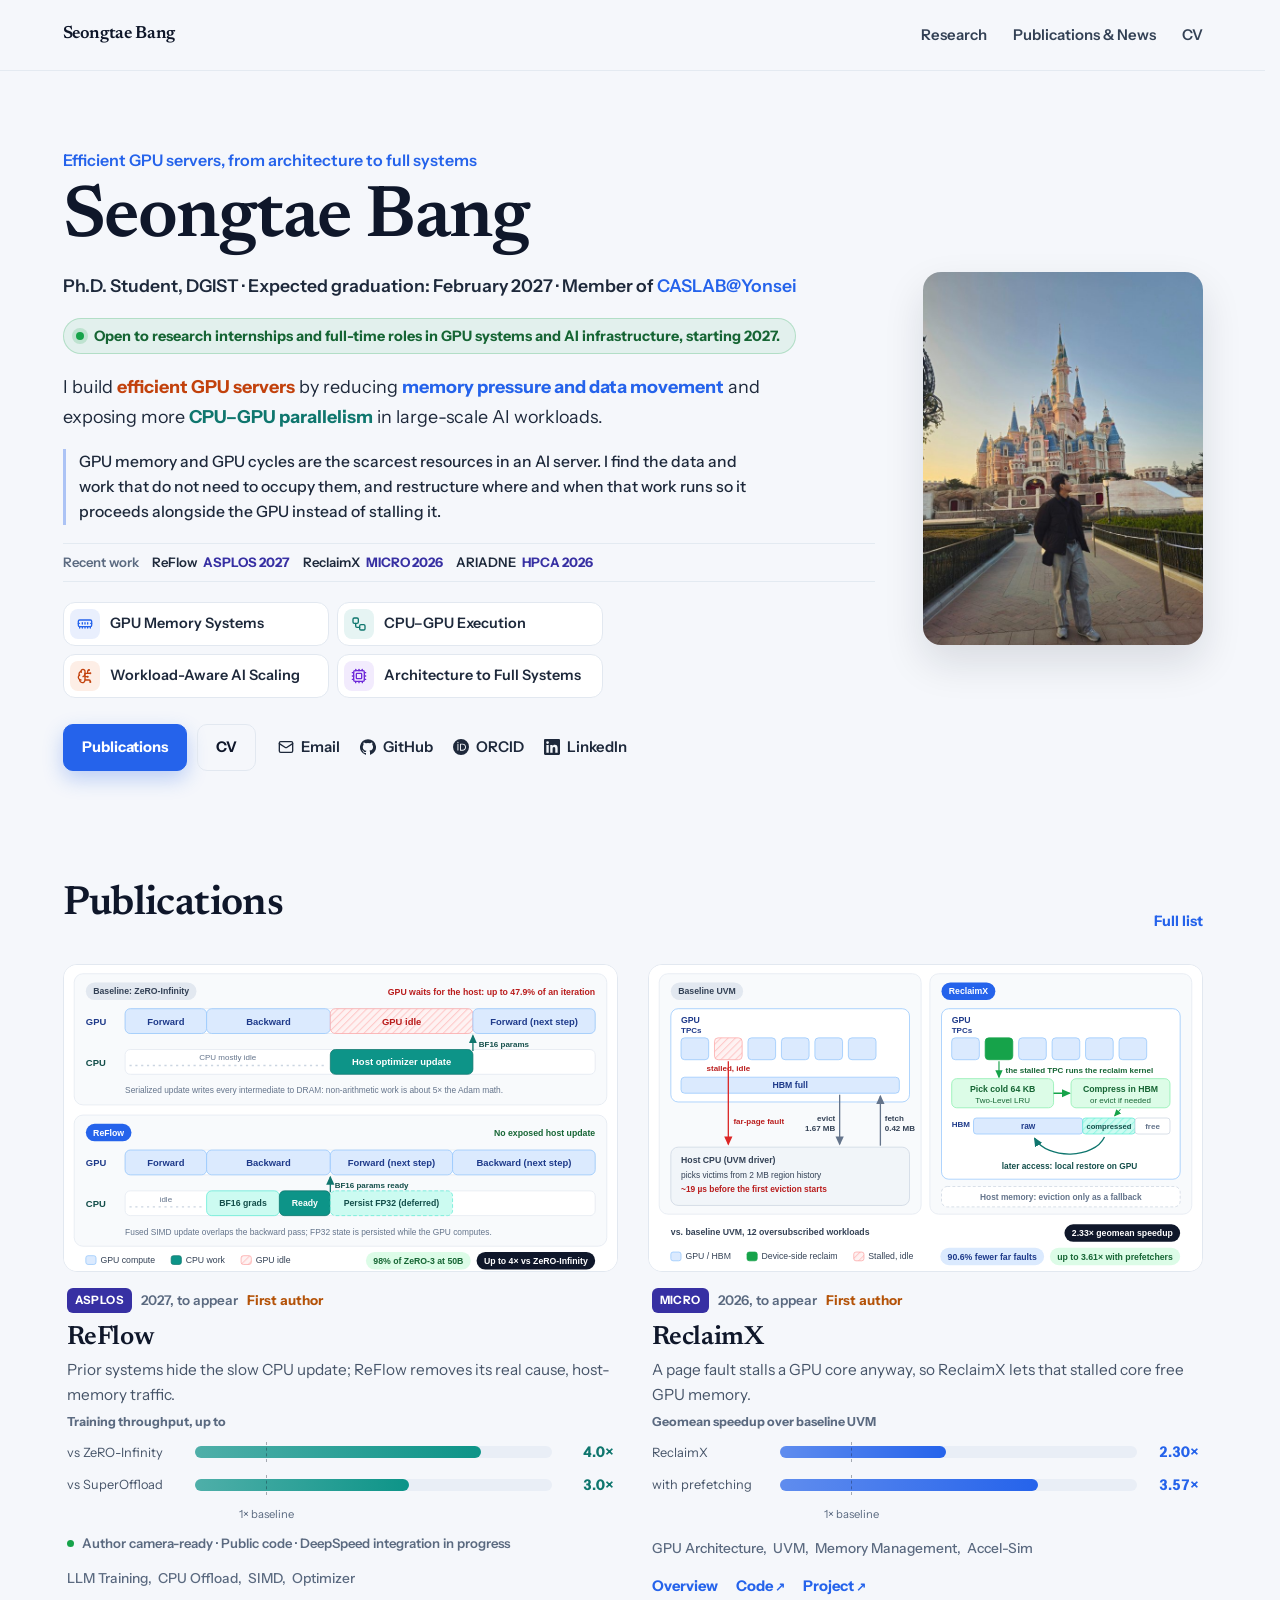
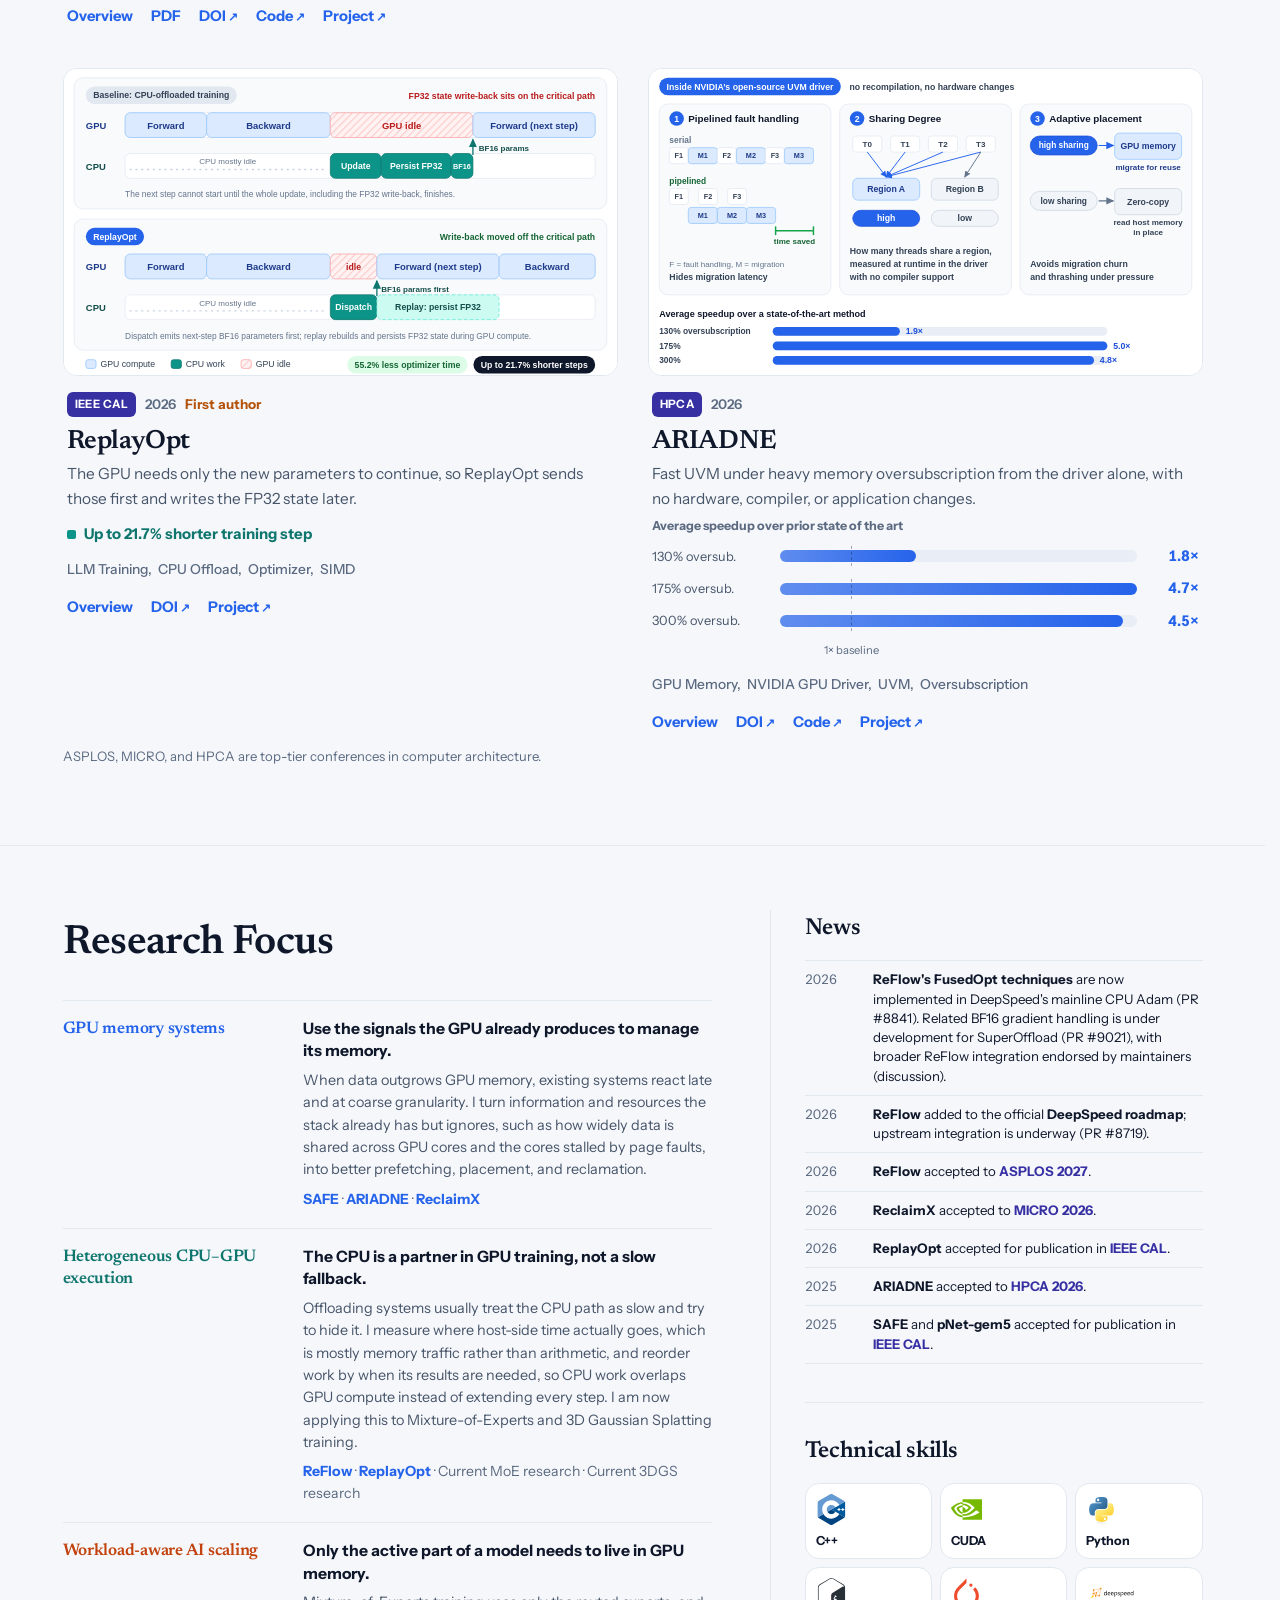
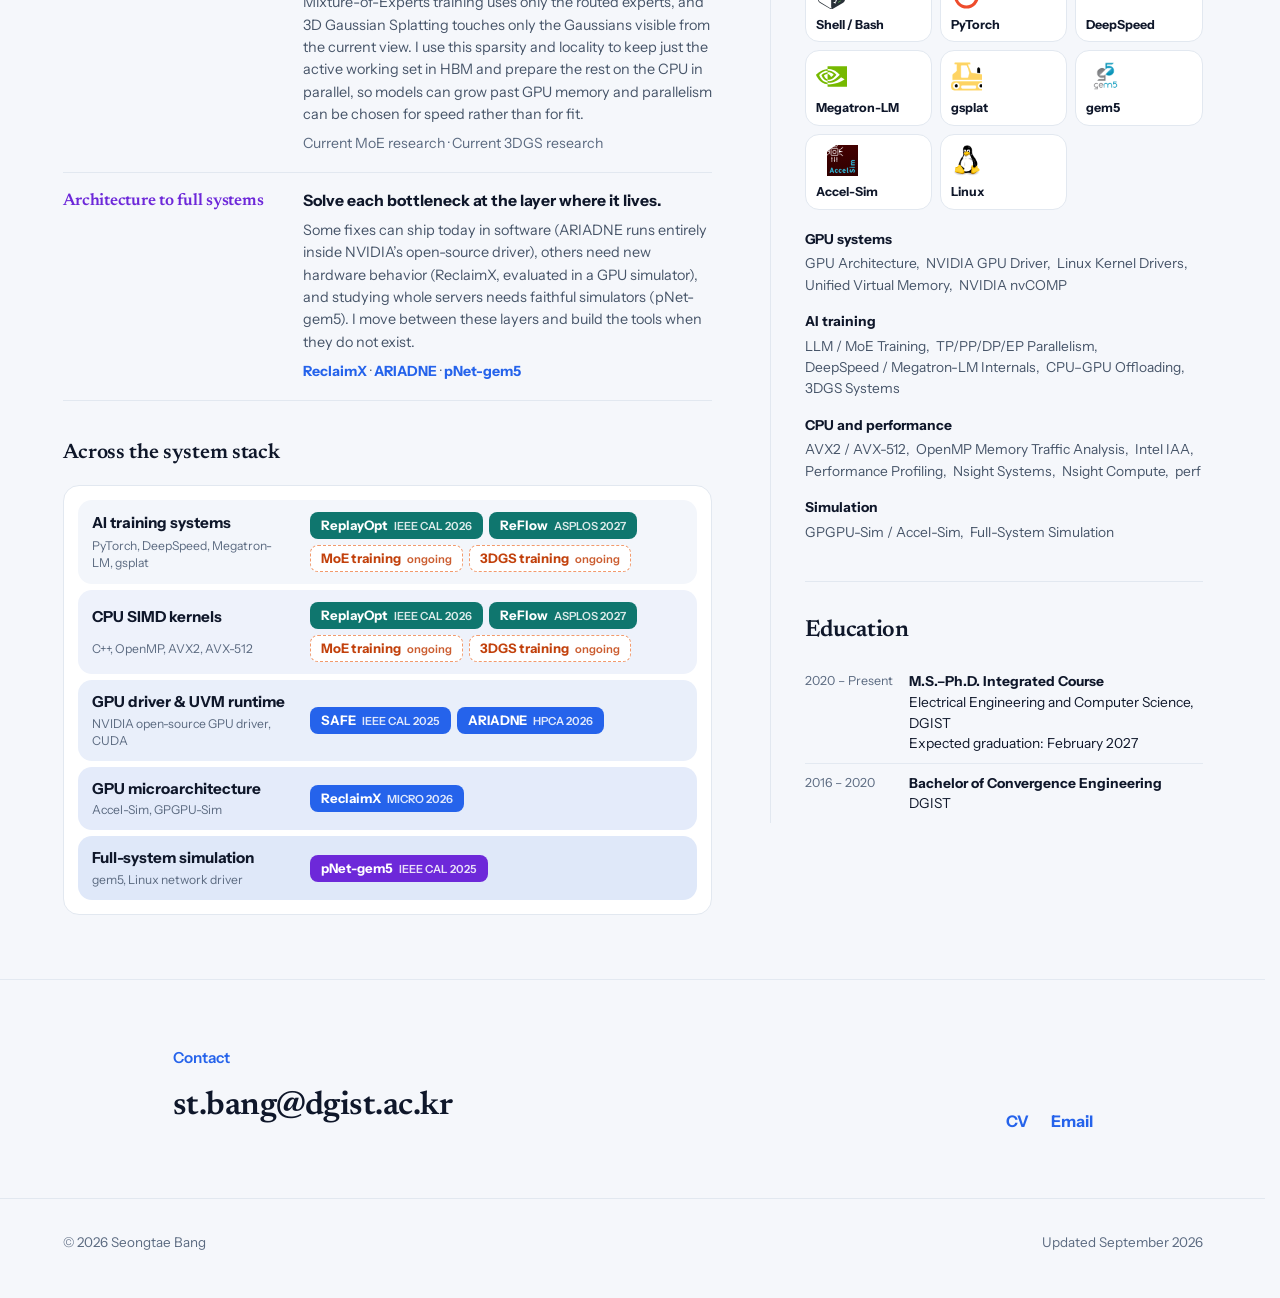
==== commit 9f62079c: "nav: label combined section Publications & News" ====
--- a/index.html
+++ b/index.html
@@ -43,7 +43,7 @@
     <a class="brand" href="index.html">Seongtae Bang</a>
     <nav class="site-nav" aria-label="Primary">
       <a href="#research">Research</a>
-      <a href="publications.html">Publications</a>
+      <a href="publications.html">Publications &amp; News</a>
       <a href="assets/cv/seongtae-bang-cv.pdf">CV</a>
     </nav>
   </div>
--- a/assets/css/site.css
+++ b/assets/css/site.css
@@ -586,6 +586,8 @@
   font-size: 1.45rem;
   font-weight: 600;
 }
+.publication-page-news .news-stream { max-width: 920px; }
+.publication-page-list { margin-top: 64px; }
 .news-stream { border-top: 1px solid var(--line); }
 .news-row {
   display: grid;
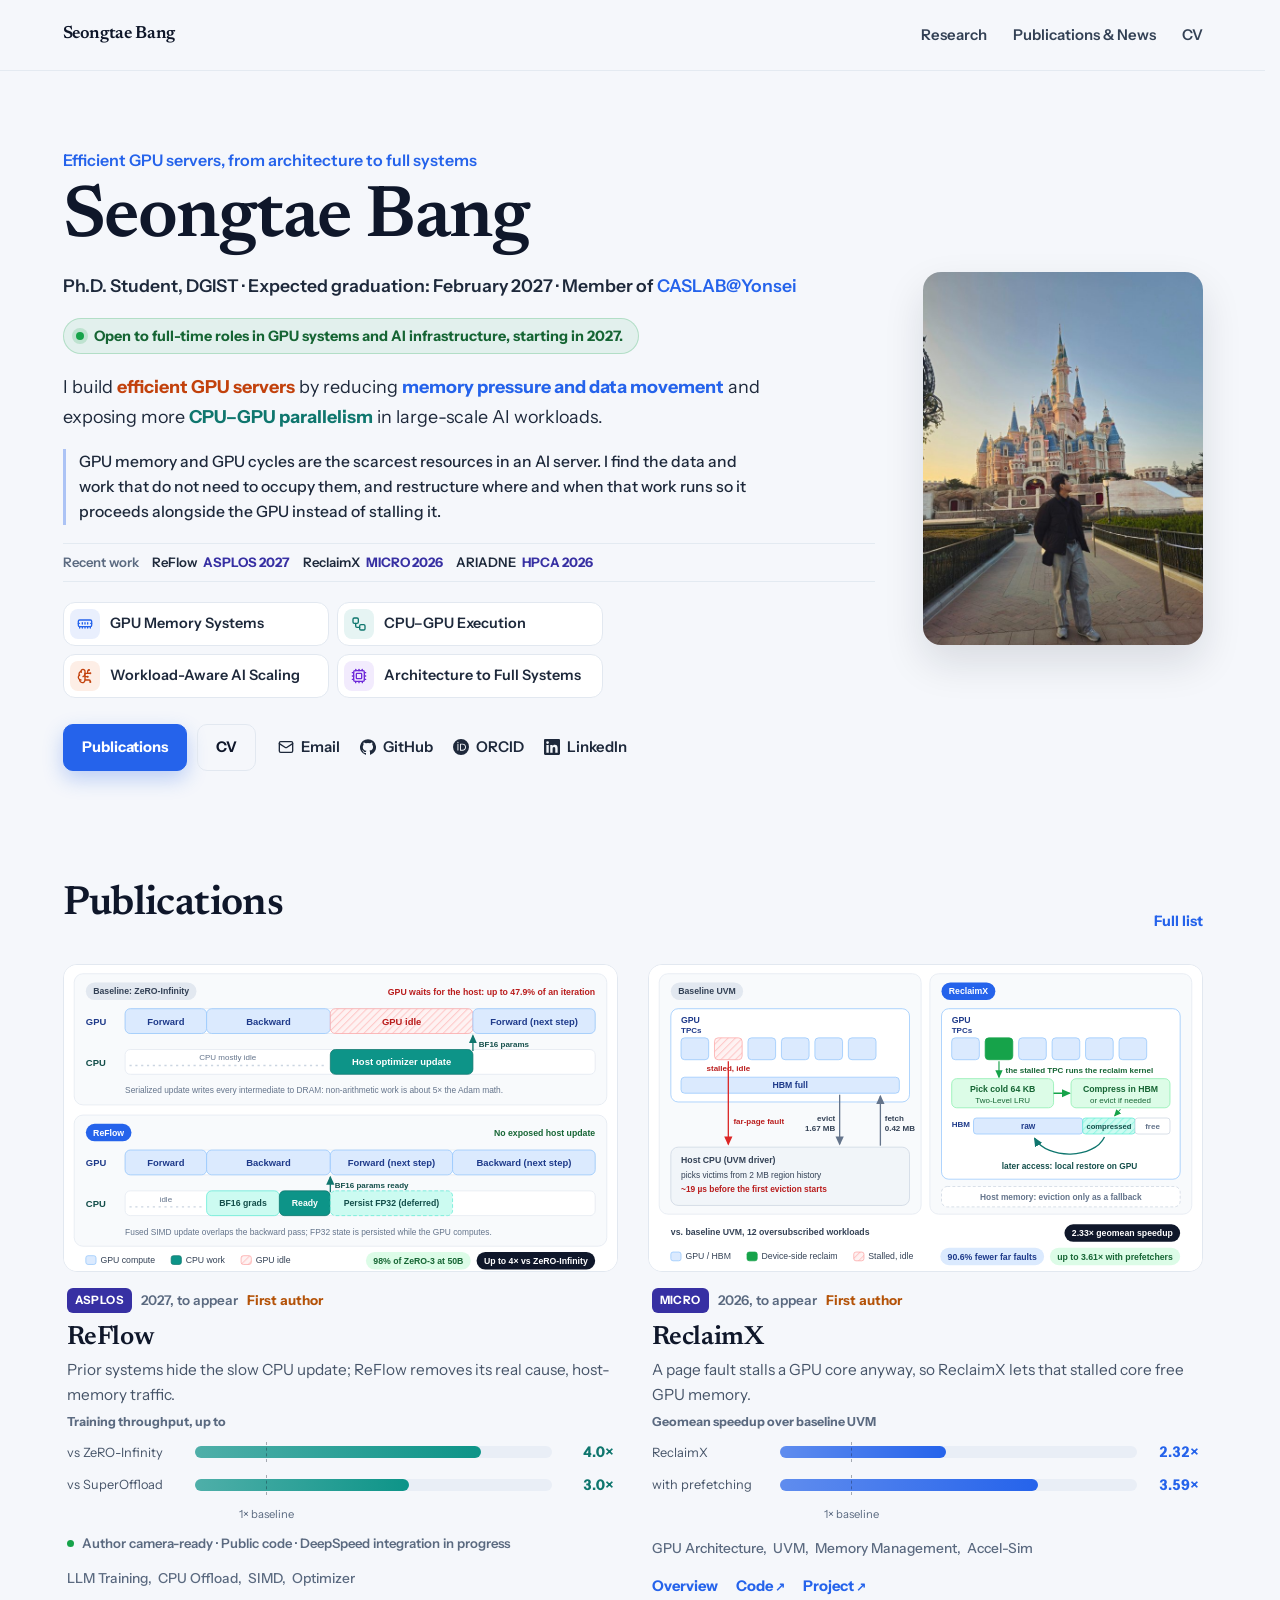
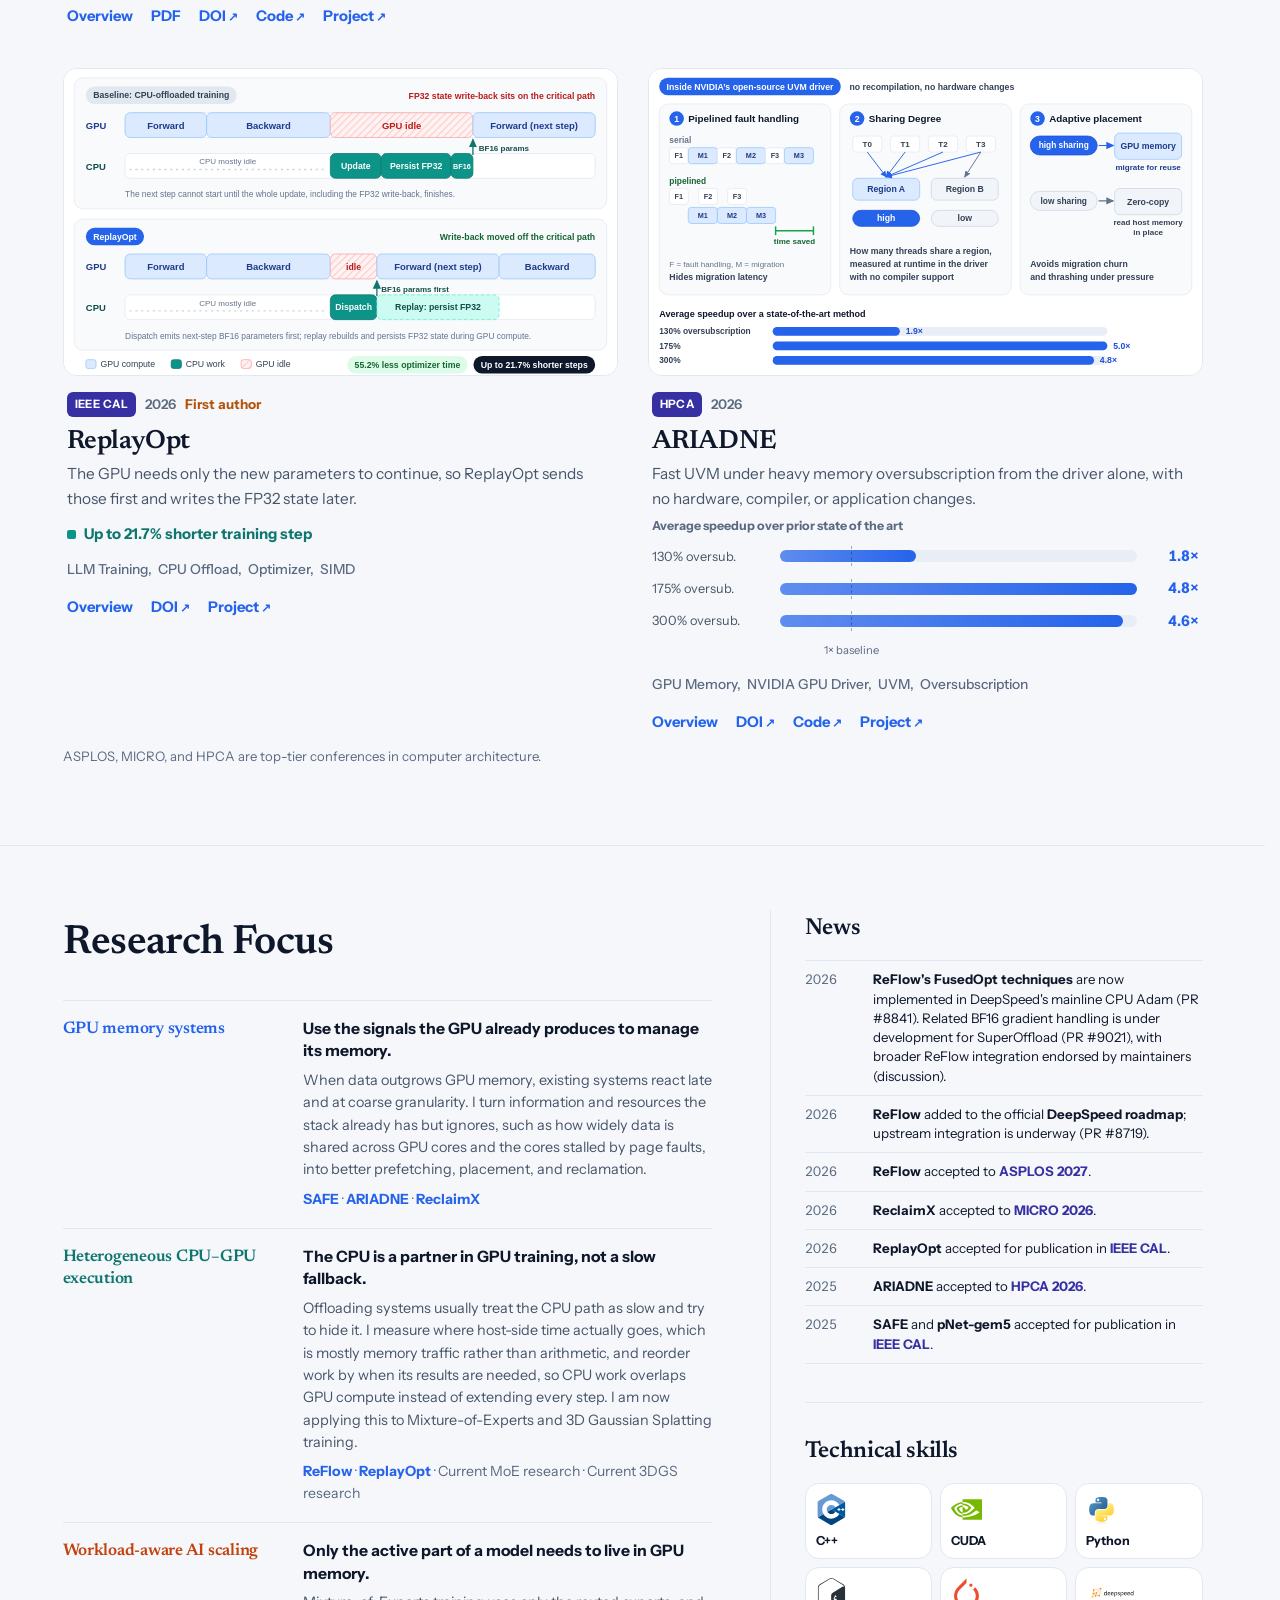
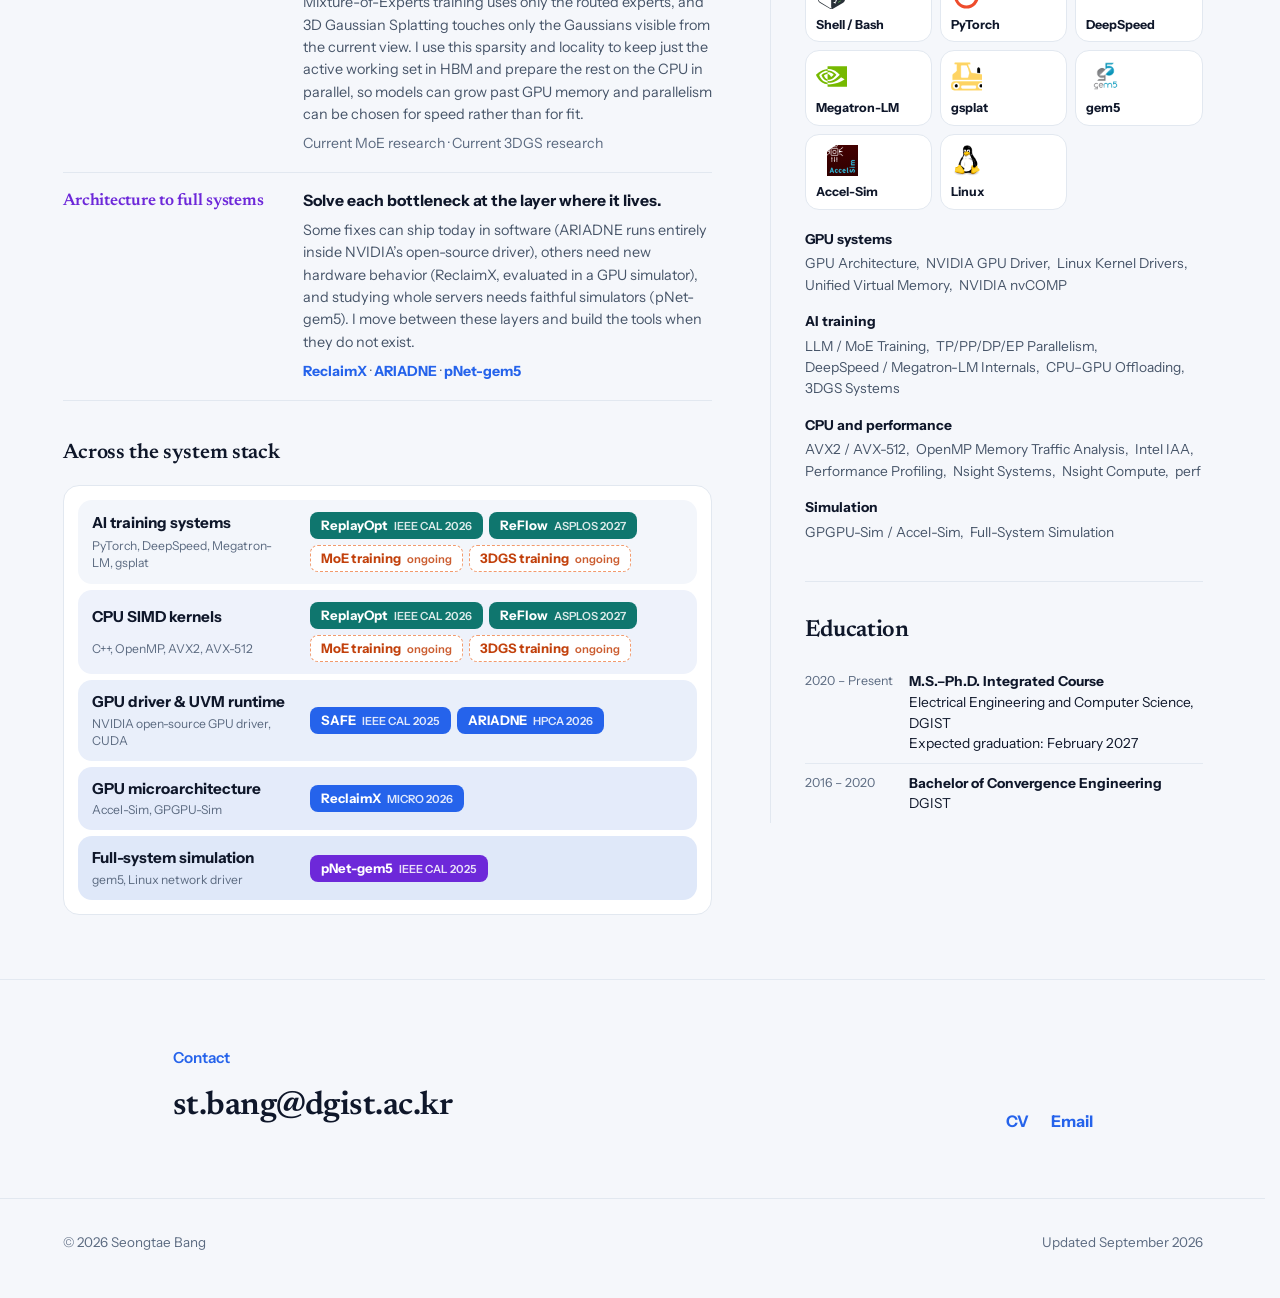
==== commit c591b11b: "profile: focus career availability on full-time roles" ====
--- a/index.html
+++ b/index.html
@@ -9,7 +9,7 @@
   <meta property="og:type" content="profile">
   <meta property="og:site_name" content="Seongtae Bang">
   <meta property="og:title" content="Seongtae Bang | GPU Systems &amp; AI Infrastructure">
-  <meta property="og:description" content="Ph.D. student at DGIST building efficient GPU servers (ASPLOS 2027, MICRO 2026, HPCA 2026). Open to research internships and full-time roles in GPU systems and AI infrastructure, starting 2027.">
+  <meta property="og:description" content="Ph.D. student at DGIST building efficient GPU servers (ASPLOS 2027, MICRO 2026, HPCA 2026). Open to full-time roles in GPU systems and AI infrastructure, starting in 2027.">
   <meta property="og:url" content="https://st-bang97.github.io/">
   <meta property="og:image" content="https://st-bang97.github.io/assets/images/og-card.png">
   <meta property="og:image:width" content="1200">
@@ -56,7 +56,7 @@
         <p class="eyebrow">Efficient GPU servers, from architecture to full systems</p>
         <h1 id="name">Seongtae Bang</h1>
         <p class="hero-role">Ph.D. Student, DGIST · Expected graduation: February 2027 · Member of <a href="https://caslab-yonsei.github.io/" target="_blank" rel="noopener">CASLAB@Yonsei</a></p>
-        <p class="availability"><span class="availability-dot" aria-hidden="true"></span>Open to research internships and full-time roles in GPU systems and AI infrastructure, starting 2027.</p>
+        <p class="availability"><span class="availability-dot" aria-hidden="true"></span>Open to full-time roles in GPU systems and AI infrastructure, starting in 2027.</p>
         <p class="lead">I build <span class="accent-training">efficient GPU servers</span> by reducing <span class="accent-memory">memory pressure and data movement</span> and exposing more <span class="accent-execution">CPU–GPU parallelism</span> in large-scale AI workloads.</p>
         <p class="intro-note">GPU memory and GPU cycles are the scarcest resources in an AI server. I find the data and work that do not need to occupy them, and restructure where and when that work runs so it proceeds alongside the GPU instead of stalling it.</p>
         <div class="hero-highlights" aria-label="Recent selected publications">
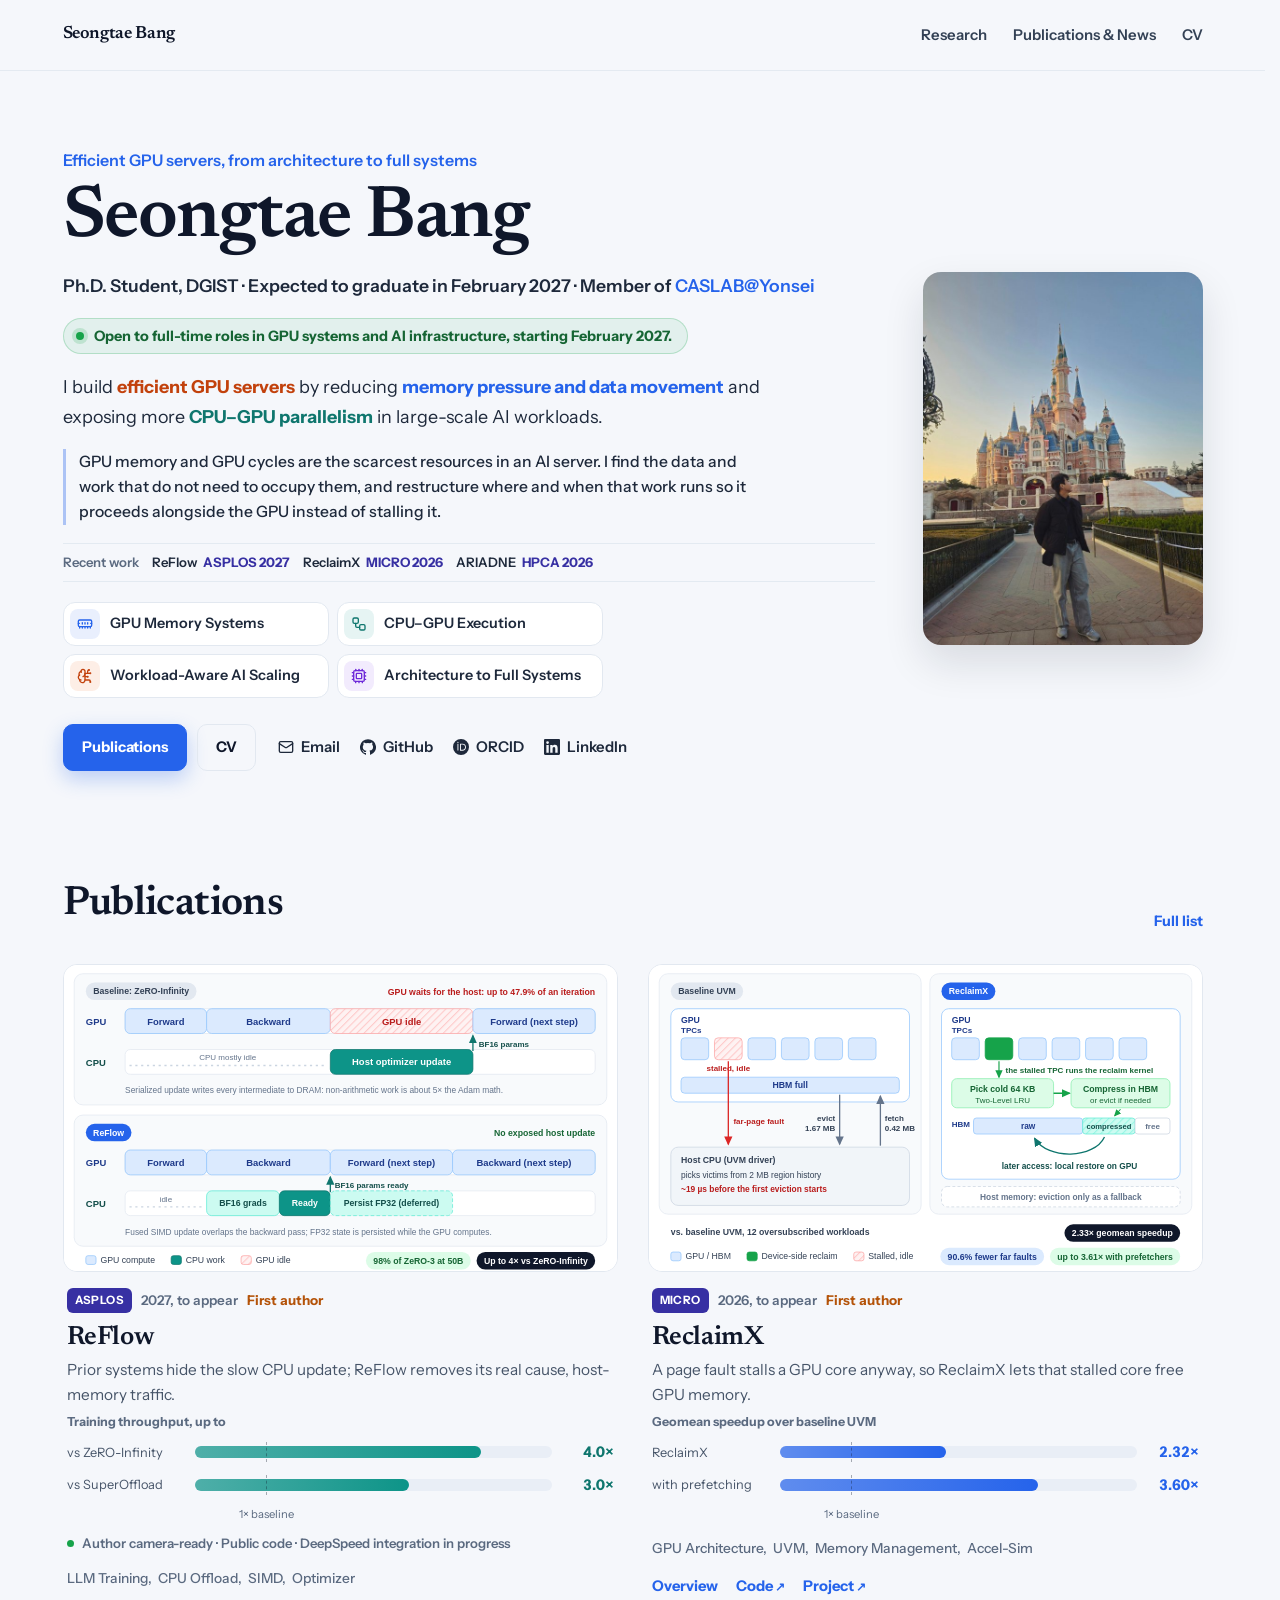
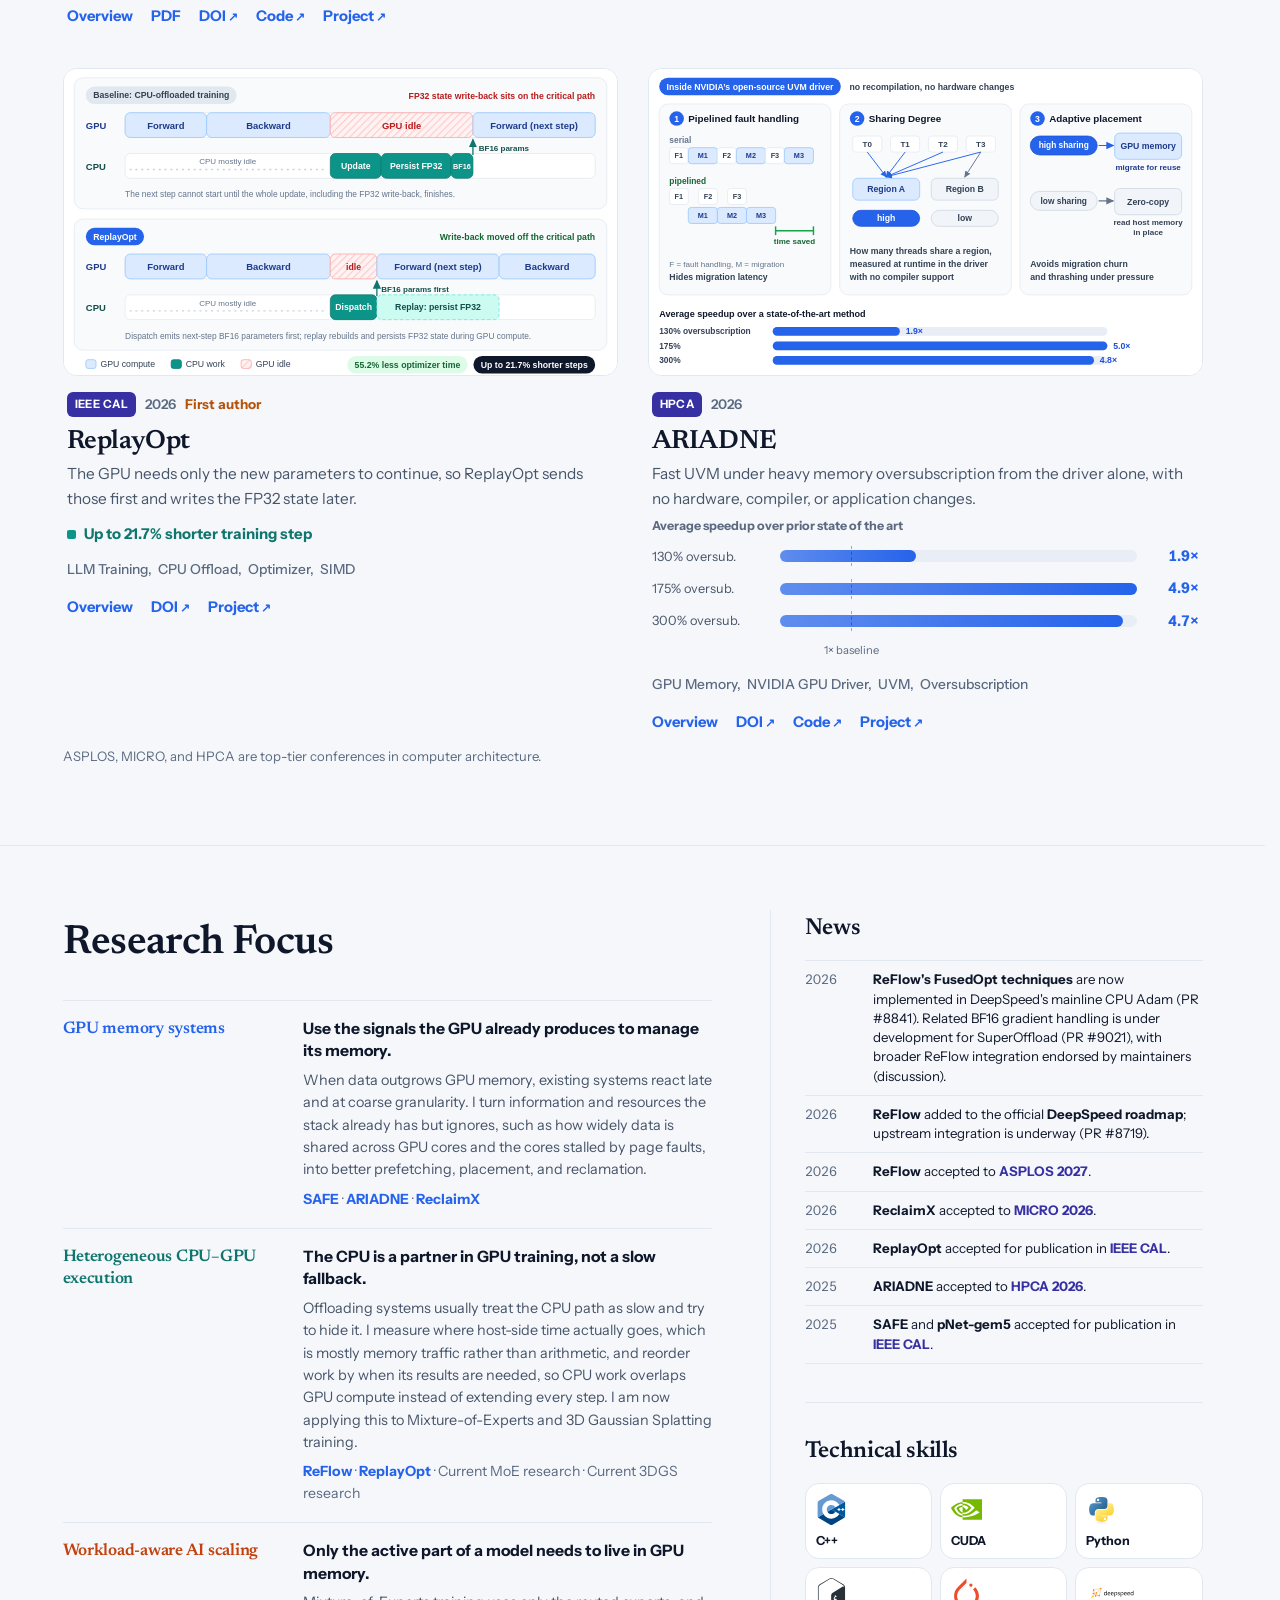
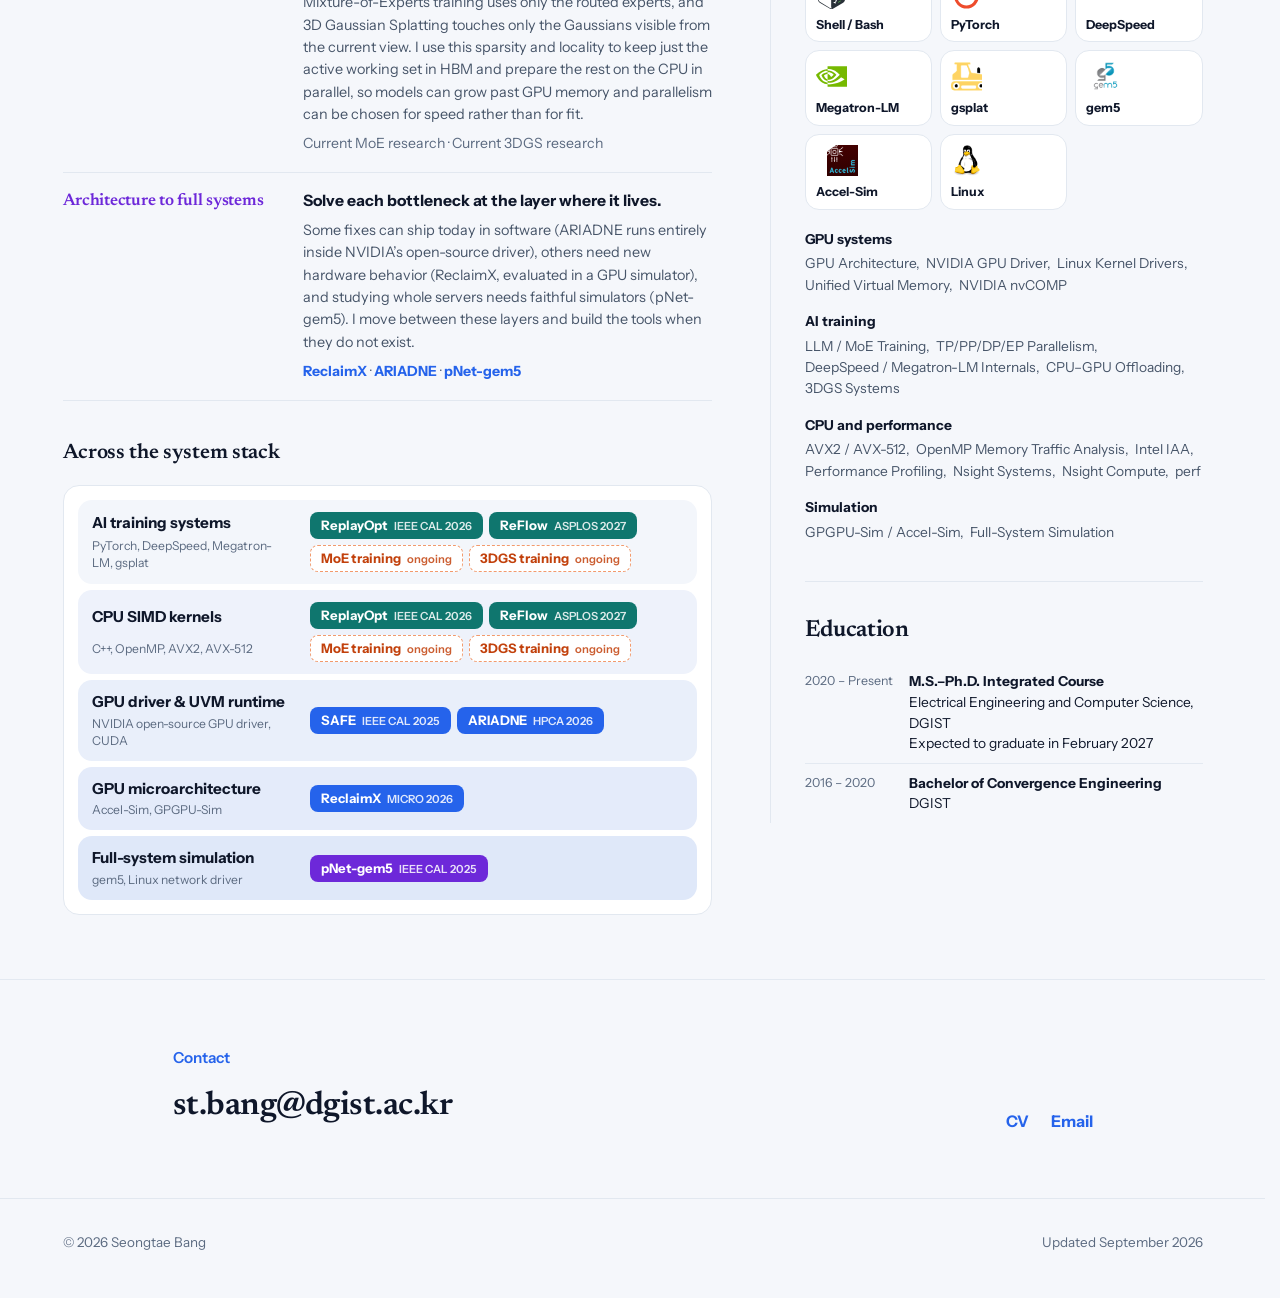
==== commit 73fda980: "profile: specify February 2027 full-time availability and graduation" ====
--- a/index.html
+++ b/index.html
@@ -4,12 +4,12 @@
   <meta charset="utf-8">
   <meta name="viewport" content="width=device-width, initial-scale=1">
   <title>Seongtae Bang | GPU Systems &amp; AI Infrastructure</title>
-  <meta name="description" content="Seongtae Bang is a Ph.D. student at DGIST (expected graduation: February 2027) who builds efficient GPU servers for large AI workloads: GPU memory oversubscription (UVM), CPU-offloaded LLM training, and GPU architecture.">
+  <meta name="description" content="Seongtae Bang is a Ph.D. student at DGIST (expected to graduate in February 2027) who builds efficient GPU servers for large AI workloads: GPU memory oversubscription (UVM), CPU-offloaded LLM training, and GPU architecture.">
   <link rel="canonical" href="https://st-bang97.github.io/">
   <meta property="og:type" content="profile">
   <meta property="og:site_name" content="Seongtae Bang">
   <meta property="og:title" content="Seongtae Bang | GPU Systems &amp; AI Infrastructure">
-  <meta property="og:description" content="Ph.D. student at DGIST building efficient GPU servers (ASPLOS 2027, MICRO 2026, HPCA 2026). Open to full-time roles in GPU systems and AI infrastructure, starting in 2027.">
+  <meta property="og:description" content="Ph.D. student at DGIST building efficient GPU servers (ASPLOS 2027, MICRO 2026, HPCA 2026). Open to full-time roles in GPU systems and AI infrastructure, starting February 2027.">
   <meta property="og:url" content="https://st-bang97.github.io/">
   <meta property="og:image" content="https://st-bang97.github.io/assets/images/og-card.png">
   <meta property="og:image:width" content="1200">
@@ -55,8 +55,8 @@
       <div>
         <p class="eyebrow">Efficient GPU servers, from architecture to full systems</p>
         <h1 id="name">Seongtae Bang</h1>
-        <p class="hero-role">Ph.D. Student, DGIST · Expected graduation: February 2027 · Member of <a href="https://caslab-yonsei.github.io/" target="_blank" rel="noopener">CASLAB@Yonsei</a></p>
-        <p class="availability"><span class="availability-dot" aria-hidden="true"></span>Open to full-time roles in GPU systems and AI infrastructure, starting in 2027.</p>
+        <p class="hero-role">Ph.D. Student, DGIST · Expected to graduate in February 2027 · Member of <a href="https://caslab-yonsei.github.io/" target="_blank" rel="noopener">CASLAB@Yonsei</a></p>
+        <p class="availability"><span class="availability-dot" aria-hidden="true"></span>Open to full-time roles in GPU systems and AI infrastructure, starting February 2027.</p>
         <p class="lead">I build <span class="accent-training">efficient GPU servers</span> by reducing <span class="accent-memory">memory pressure and data movement</span> and exposing more <span class="accent-execution">CPU–GPU parallelism</span> in large-scale AI workloads.</p>
         <p class="intro-note">GPU memory and GPU cycles are the scarcest resources in an AI server. I find the data and work that do not need to occupy them, and restructure where and when that work runs so it proceeds alongside the GPU instead of stalling it.</p>
         <div class="hero-highlights" aria-label="Recent selected publications">
@@ -201,7 +201,7 @@
         <section class="side-section" id="education" aria-labelledby="education-title">
           <h2 class="side-title" id="education-title">Education</h2>
           <div class="compact-education">
-            <div><span>2020 – Present</span><p><strong>M.S.–Ph.D. Integrated Course</strong><br>Electrical Engineering and Computer Science, DGIST<br>Expected graduation: February 2027</p></div>
+            <div><span>2020 – Present</span><p><strong>M.S.–Ph.D. Integrated Course</strong><br>Electrical Engineering and Computer Science, DGIST<br>Expected to graduate in February 2027</p></div>
             <div><span>2016 – 2020</span><p><strong>Bachelor of Convergence Engineering</strong><br>DGIST</p></div>
           </div>
         </section>
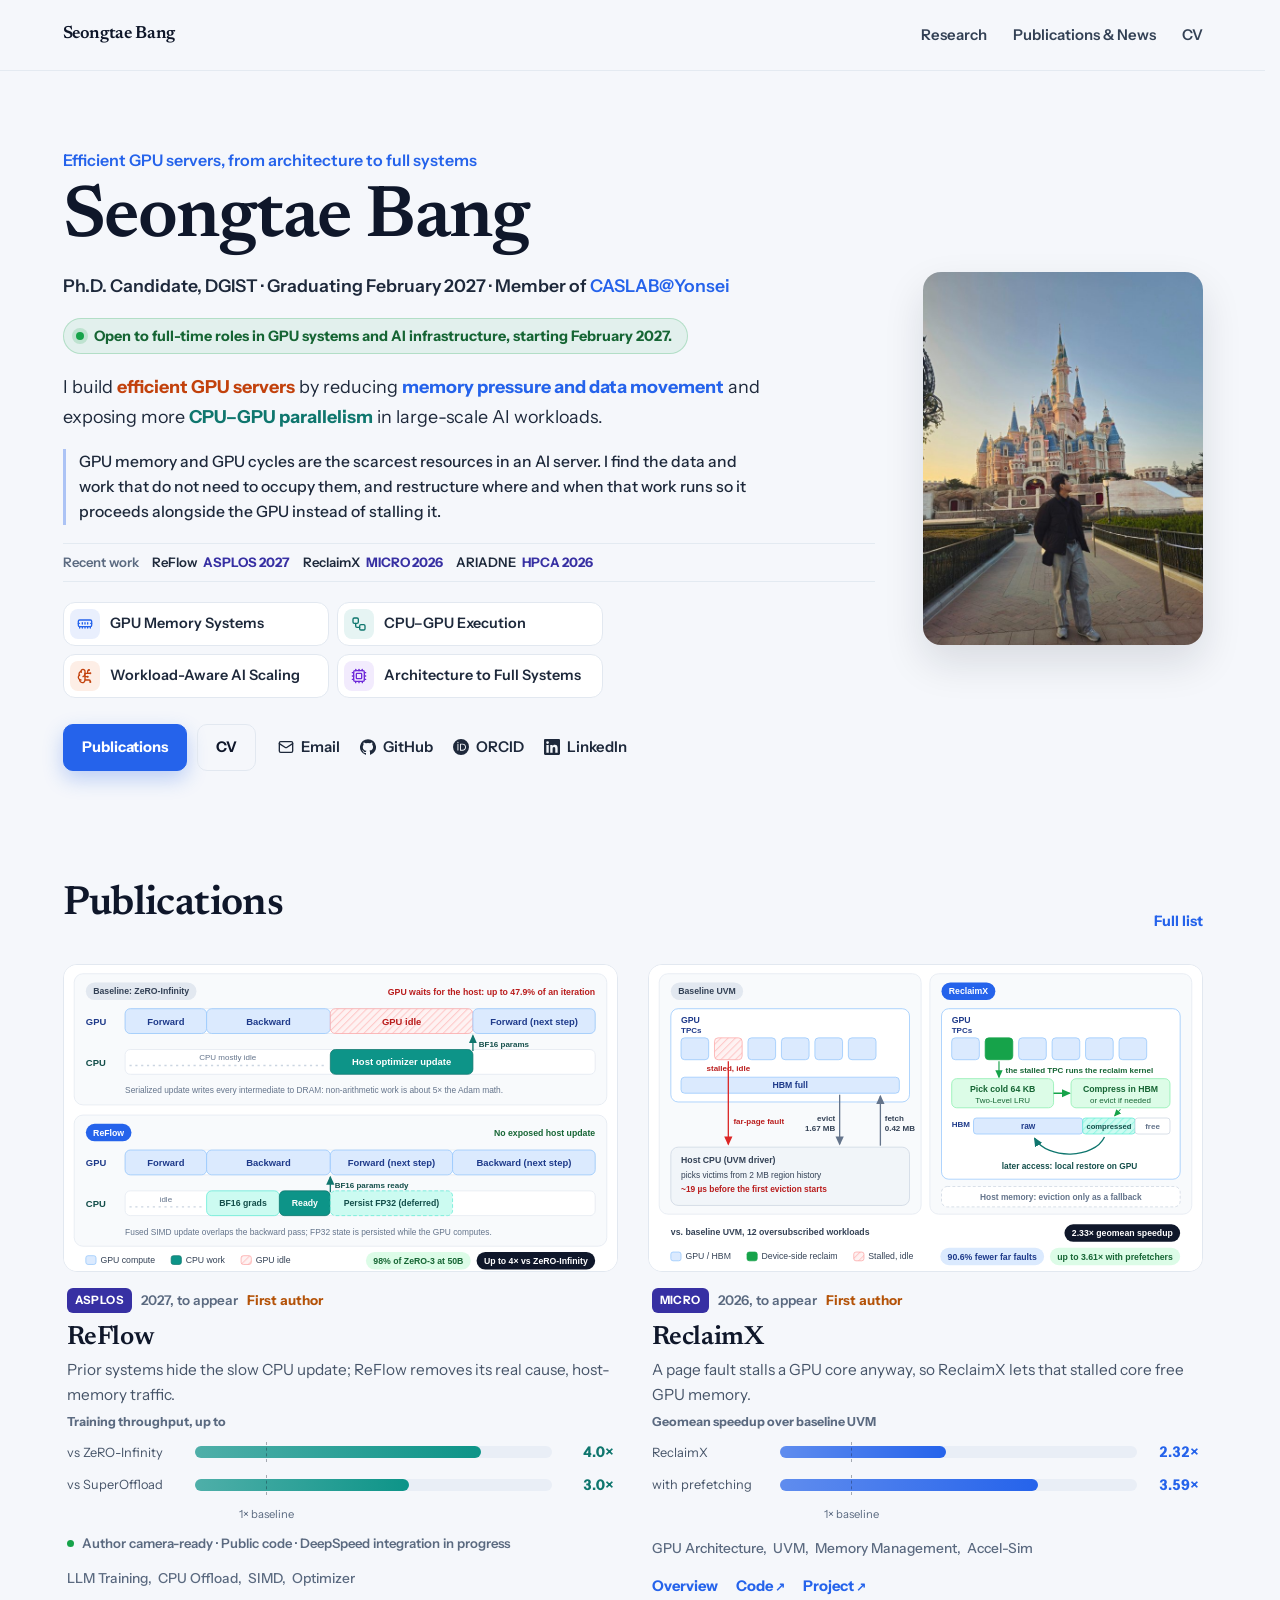
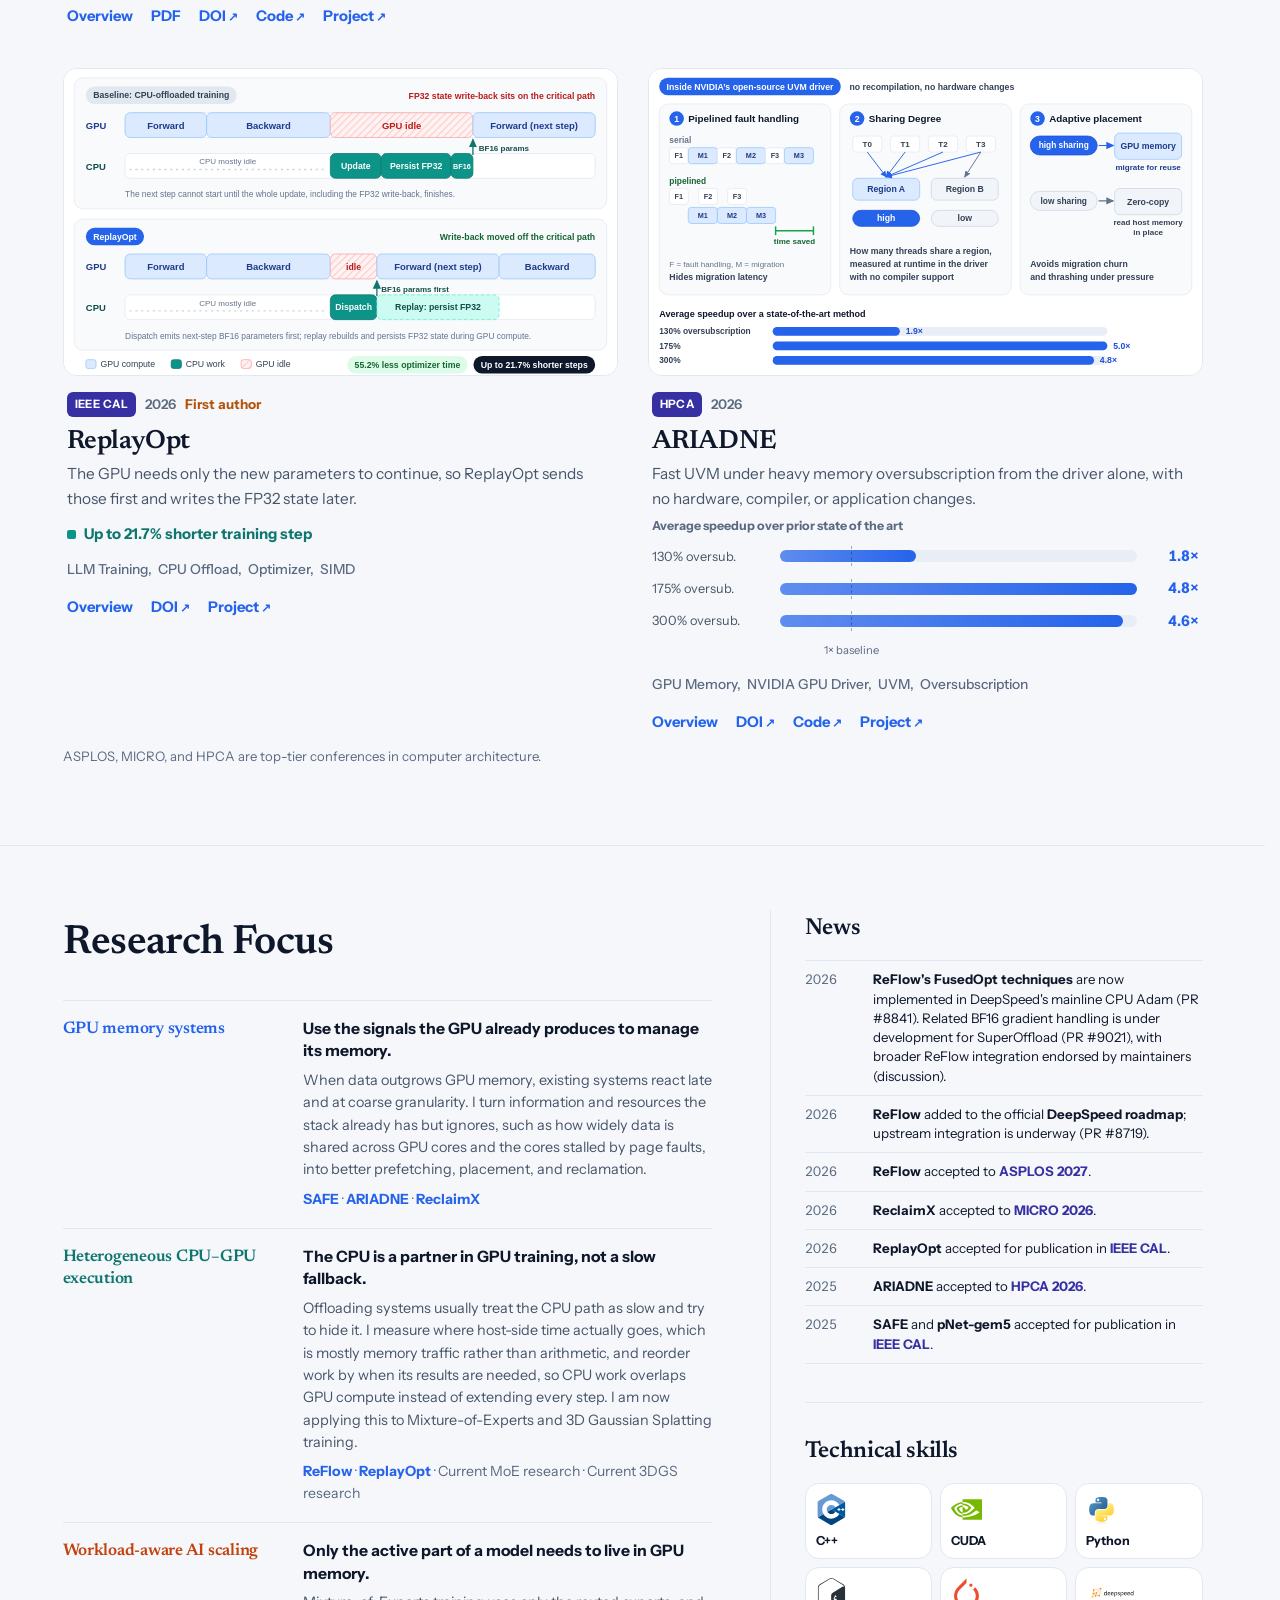
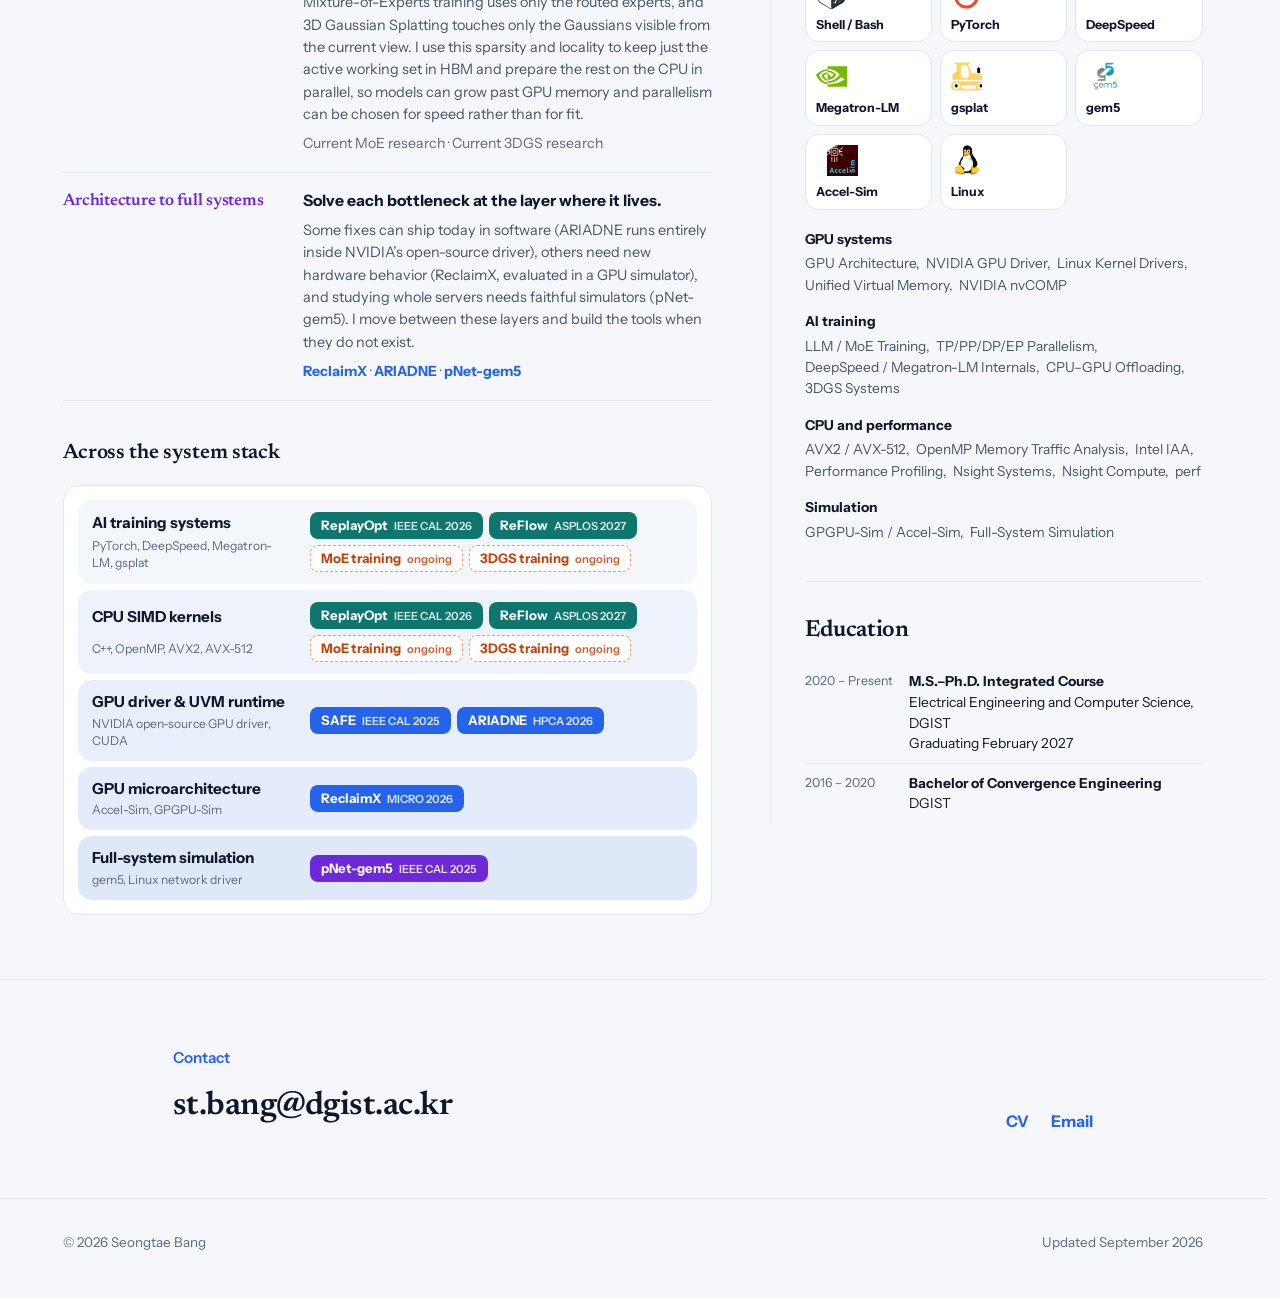
==== commit f2576f57: "profile: label PhD candidacy and February 2027 graduation" ====
--- a/index.html
+++ b/index.html
@@ -4,17 +4,17 @@
   <meta charset="utf-8">
   <meta name="viewport" content="width=device-width, initial-scale=1">
   <title>Seongtae Bang | GPU Systems &amp; AI Infrastructure</title>
-  <meta name="description" content="Seongtae Bang is a Ph.D. student at DGIST (expected to graduate in February 2027) who builds efficient GPU servers for large AI workloads: GPU memory oversubscription (UVM), CPU-offloaded LLM training, and GPU architecture.">
+  <meta name="description" content="Seongtae Bang is a Ph.D. candidate at DGIST (graduating February 2027) who builds efficient GPU servers for large AI workloads: GPU memory oversubscription (UVM), CPU-offloaded LLM training, and GPU architecture.">
   <link rel="canonical" href="https://st-bang97.github.io/">
   <meta property="og:type" content="profile">
   <meta property="og:site_name" content="Seongtae Bang">
   <meta property="og:title" content="Seongtae Bang | GPU Systems &amp; AI Infrastructure">
-  <meta property="og:description" content="Ph.D. student at DGIST building efficient GPU servers (ASPLOS 2027, MICRO 2026, HPCA 2026). Open to full-time roles in GPU systems and AI infrastructure, starting February 2027.">
+  <meta property="og:description" content="Ph.D. candidate at DGIST building efficient GPU servers (ASPLOS 2027, MICRO 2026, HPCA 2026). Open to full-time roles in GPU systems and AI infrastructure, starting February 2027.">
   <meta property="og:url" content="https://st-bang97.github.io/">
   <meta property="og:image" content="https://st-bang97.github.io/assets/images/og-card.png">
   <meta property="og:image:width" content="1200">
   <meta property="og:image:height" content="630">
-  <meta property="og:image:alt" content="Seongtae Bang, Ph.D. student at DGIST, with recent papers at ASPLOS 2027, MICRO 2026, and HPCA 2026.">
+  <meta property="og:image:alt" content="Seongtae Bang, Ph.D. candidate at DGIST, with recent papers at ASPLOS 2027, MICRO 2026, and HPCA 2026.">
   <meta name="twitter:card" content="summary_large_image">
   <link rel="icon" href="assets/images/favicon.svg" type="image/svg+xml">
   <link rel="preload" href="assets/fonts/instrument-sans-latin-400-normal.woff2" as="font" type="font/woff2" crossorigin>
@@ -28,7 +28,7 @@
     "url": "https://st-bang97.github.io/",
     "image": "https://st-bang97.github.io/assets/images/profile.jpg",
     "email": "mailto:st.bang@dgist.ac.kr",
-    "jobTitle": "Ph.D. Student",
+    "jobTitle": "Ph.D. Candidate",
     "affiliation": { "@type": "CollegeOrUniversity", "name": "DGIST" },
     "knowsAbout": ["GPU memory systems", "Unified Virtual Memory", "CPU-offloaded LLM training", "DeepSpeed", "Megatron-LM", "Mixture-of-Experts training", "GPU architecture", "Nsight Systems", "Nsight Compute", "Full-system simulation"],
     "sameAs": ["https://github.com/st-bang97", "https://www.linkedin.com/in/stbang/", "https://orcid.org/0000-0002-2928-1403"]
@@ -55,7 +55,7 @@
       <div>
         <p class="eyebrow">Efficient GPU servers, from architecture to full systems</p>
         <h1 id="name">Seongtae Bang</h1>
-        <p class="hero-role">Ph.D. Student, DGIST · Expected to graduate in February 2027 · Member of <a href="https://caslab-yonsei.github.io/" target="_blank" rel="noopener">CASLAB@Yonsei</a></p>
+        <p class="hero-role">Ph.D. Candidate, DGIST · Graduating February 2027 · Member of <a href="https://caslab-yonsei.github.io/" target="_blank" rel="noopener">CASLAB@Yonsei</a></p>
         <p class="availability"><span class="availability-dot" aria-hidden="true"></span>Open to full-time roles in GPU systems and AI infrastructure, starting February 2027.</p>
         <p class="lead">I build <span class="accent-training">efficient GPU servers</span> by reducing <span class="accent-memory">memory pressure and data movement</span> and exposing more <span class="accent-execution">CPU–GPU parallelism</span> in large-scale AI workloads.</p>
         <p class="intro-note">GPU memory and GPU cycles are the scarcest resources in an AI server. I find the data and work that do not need to occupy them, and restructure where and when that work runs so it proceeds alongside the GPU instead of stalling it.</p>
@@ -201,7 +201,7 @@
         <section class="side-section" id="education" aria-labelledby="education-title">
           <h2 class="side-title" id="education-title">Education</h2>
           <div class="compact-education">
-            <div><span>2020 – Present</span><p><strong>M.S.–Ph.D. Integrated Course</strong><br>Electrical Engineering and Computer Science, DGIST<br>Expected to graduate in February 2027</p></div>
+            <div><span>2020 – Present</span><p><strong>M.S.–Ph.D. Integrated Course</strong><br>Electrical Engineering and Computer Science, DGIST<br>Graduating February 2027</p></div>
             <div><span>2016 – 2020</span><p><strong>Bachelor of Convergence Engineering</strong><br>DGIST</p></div>
           </div>
         </section>
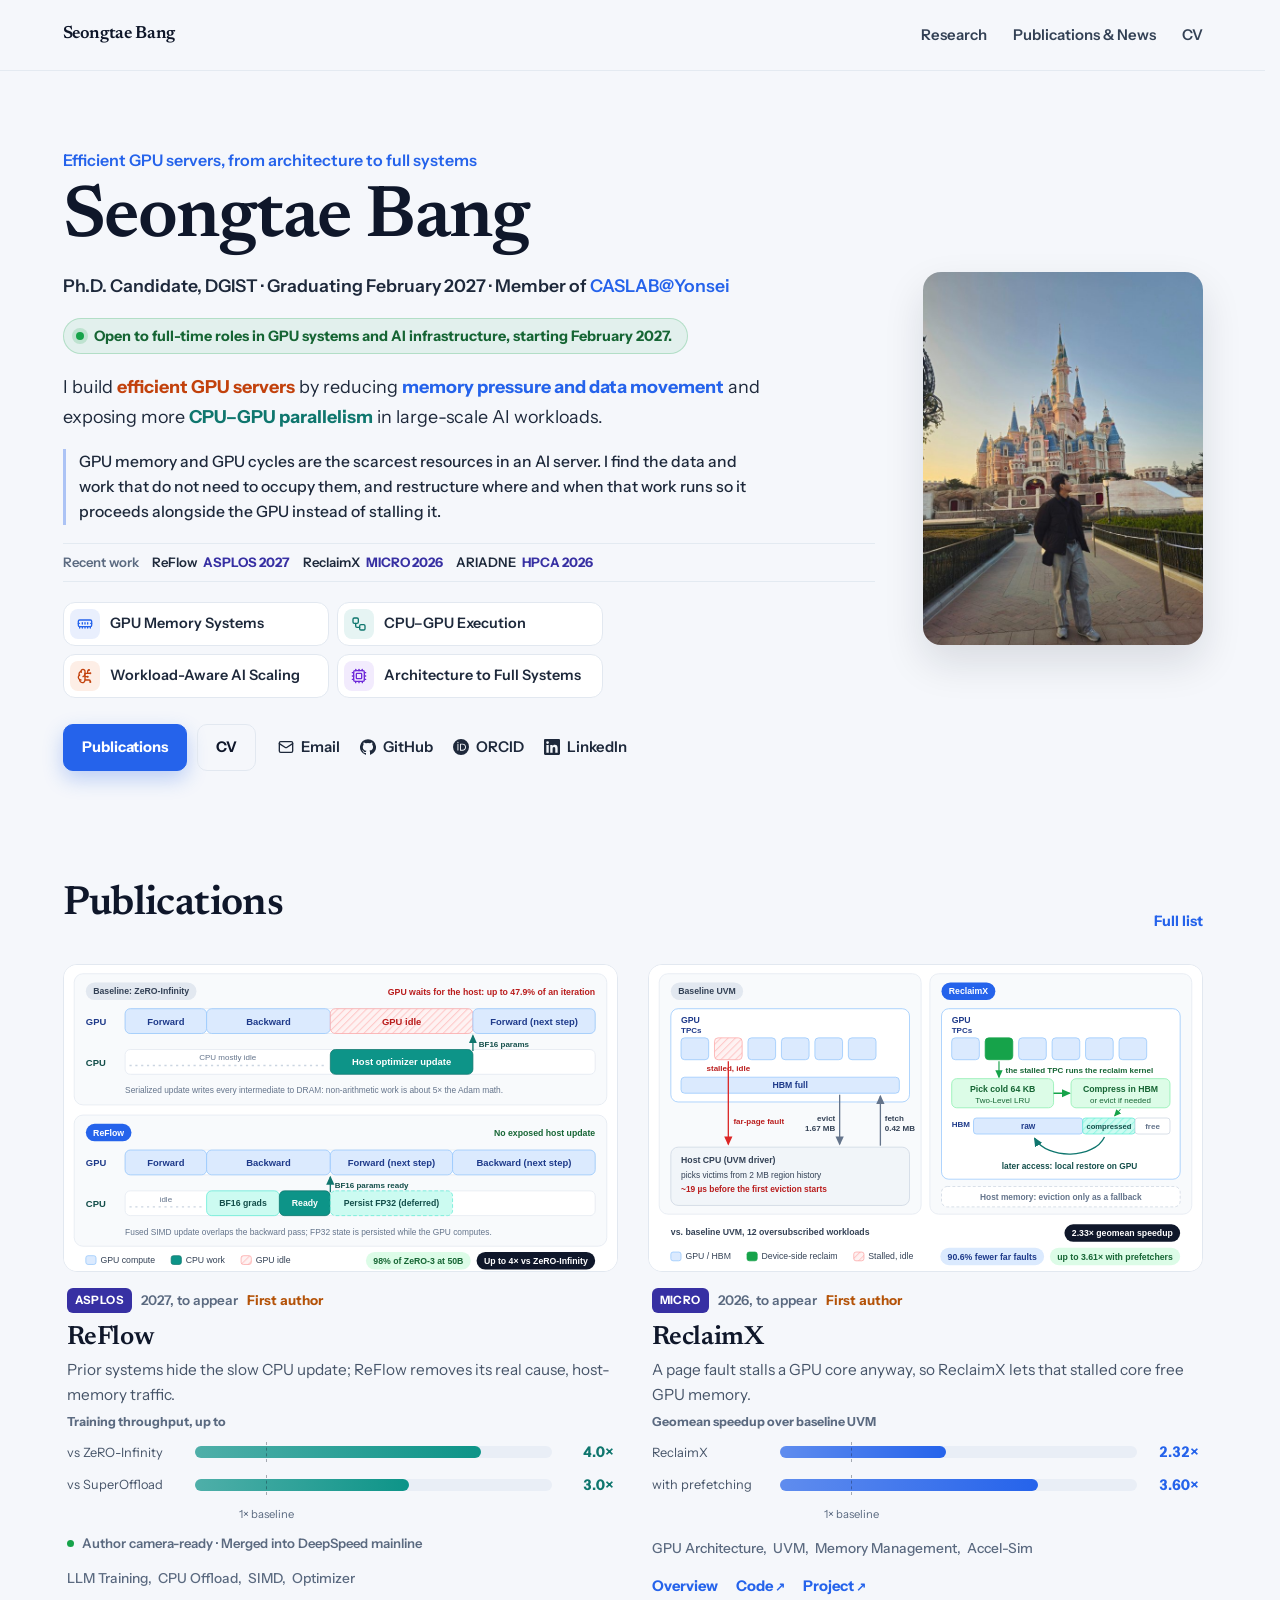
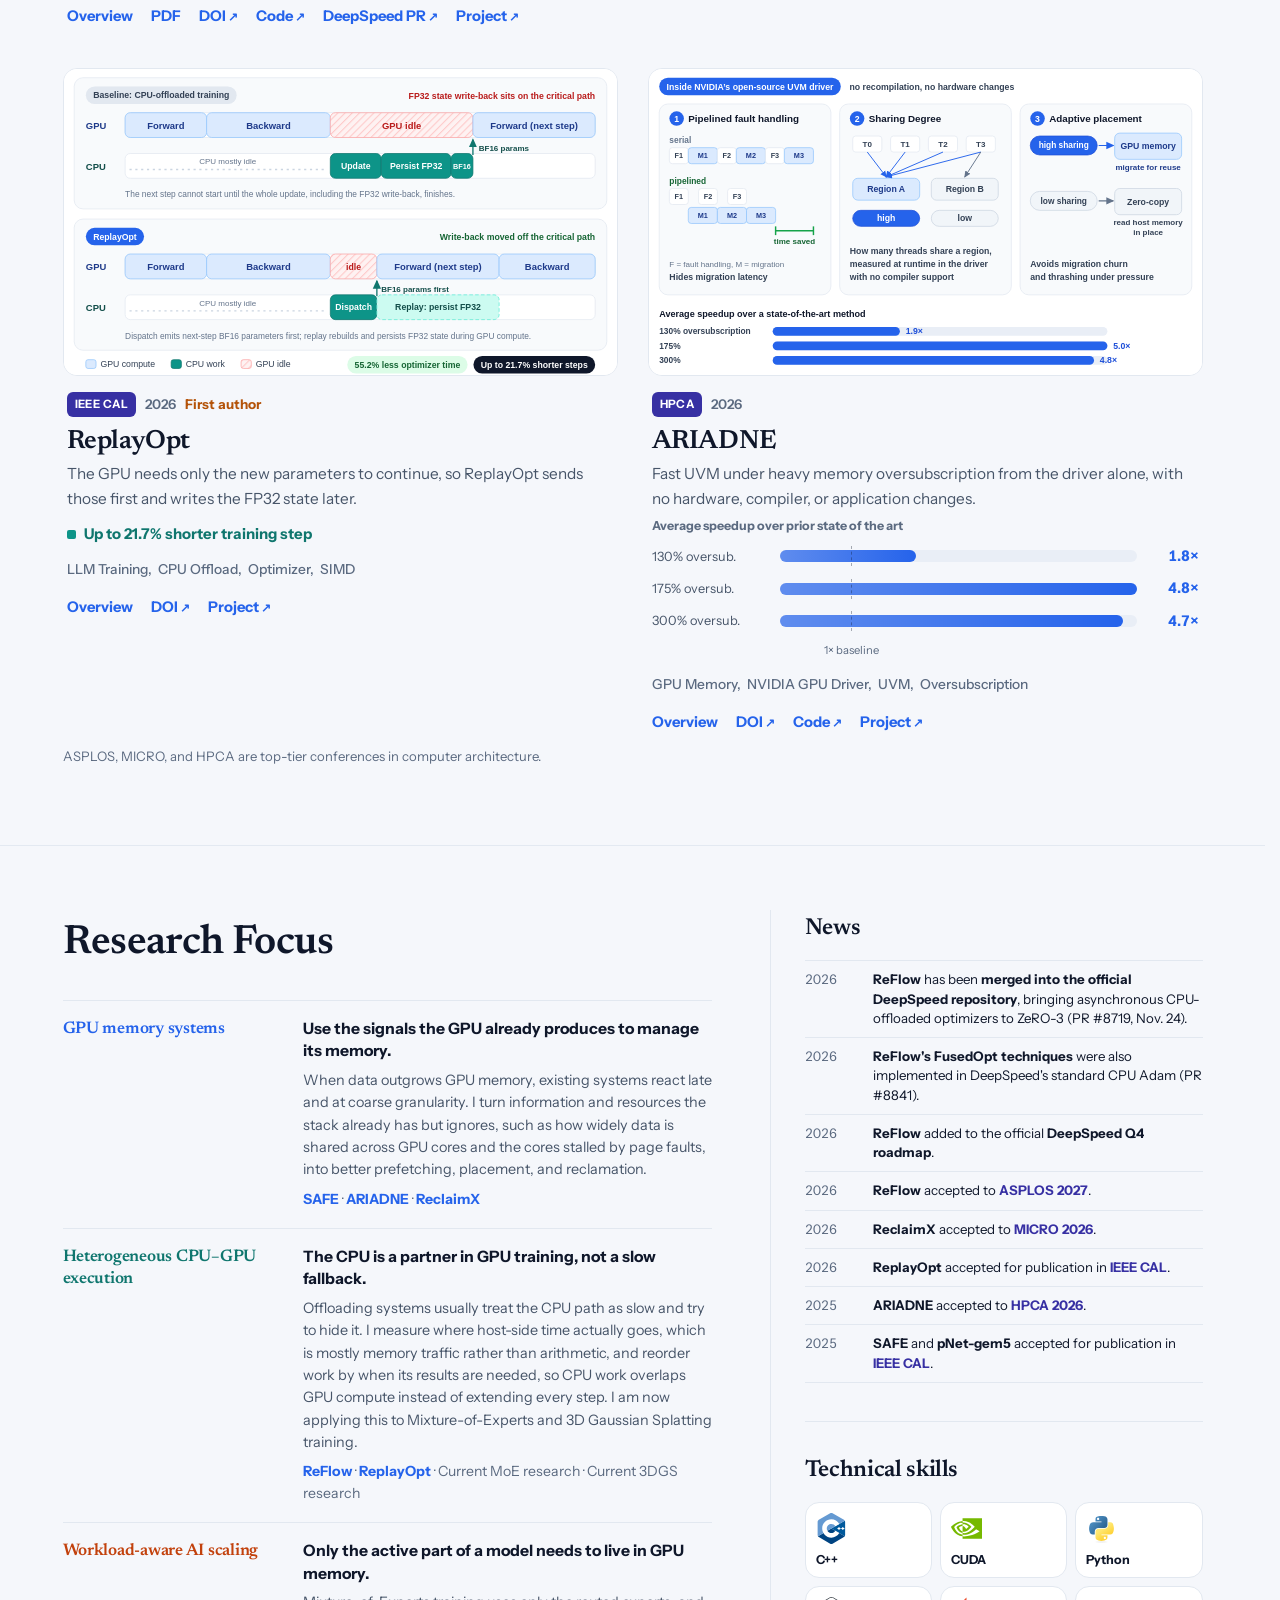
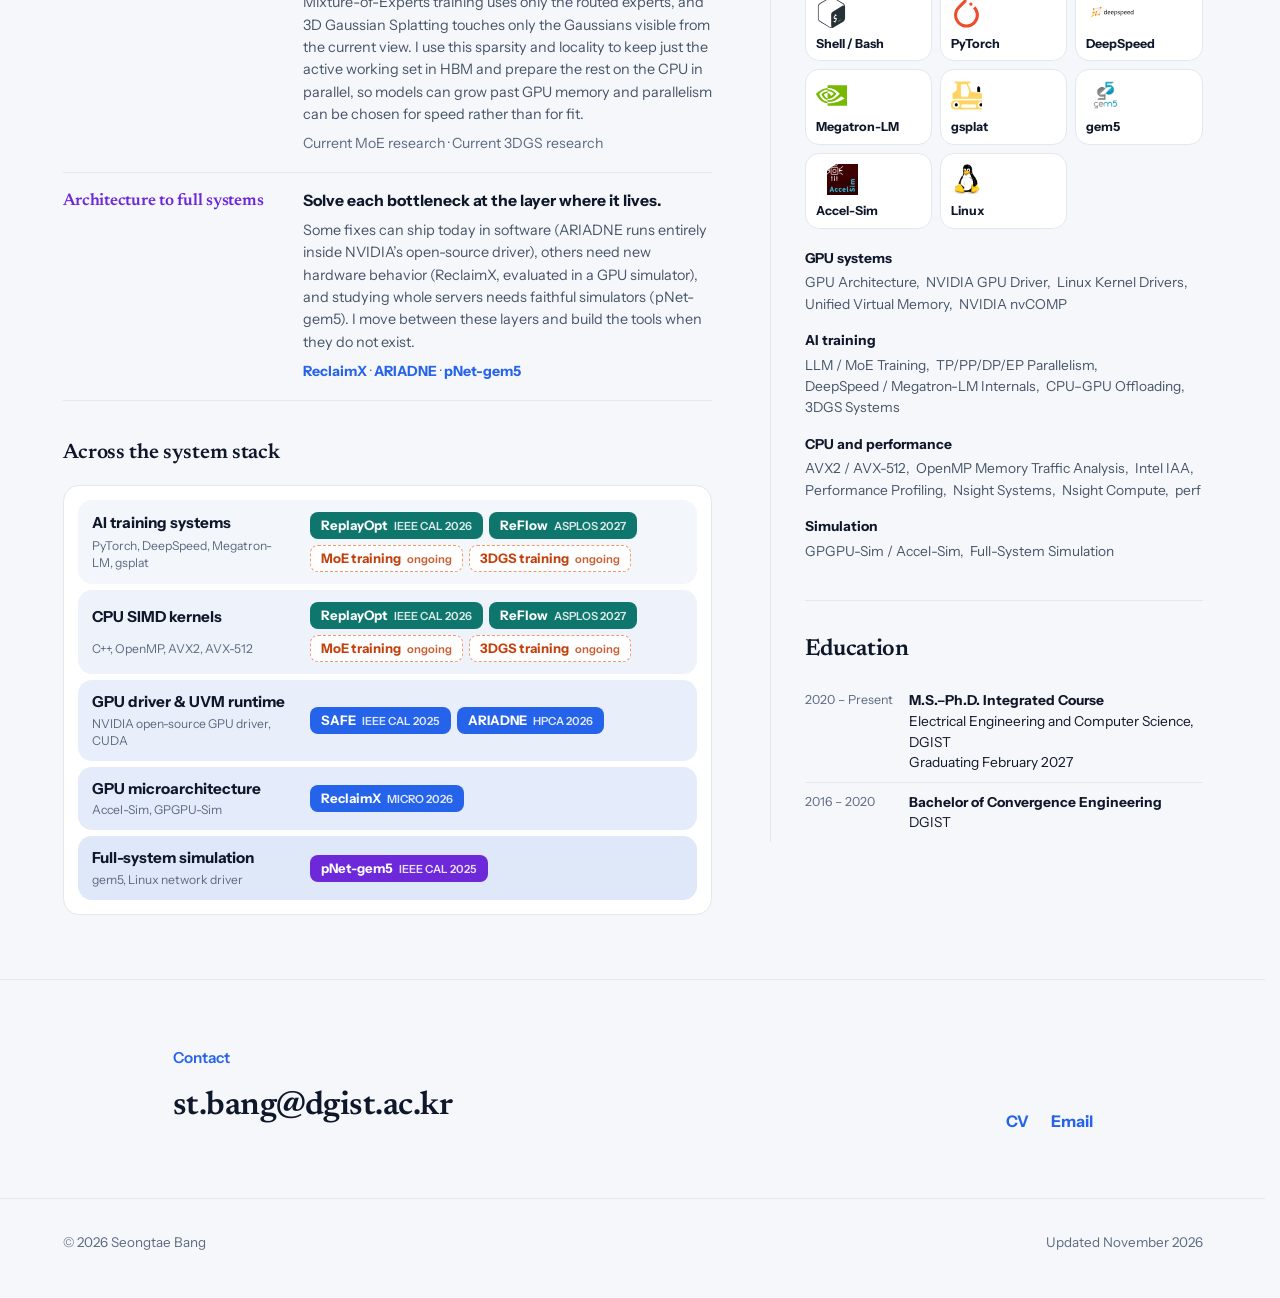
==== commit 6a0b8db1: "Announce ReFlow upstream merge and update CV" ====
--- a/index.html
+++ b/index.html
@@ -95,10 +95,10 @@
         <h2 id="publications-title">Publications</h2>
         <a href="publications.html">Full list</a>
       </div>
-      <div class="cards" data-region="featured-publications" data-sig="1npd86w">
+      <div class="cards" data-region="featured-publications" data-sig="18wfcf5">
 <!-- region:featured-publications -->
 
-<article class="card t-execution" id="card-reflow"><button class="card-figure" type="button" aria-haspopup="dialog" aria-label="ReFlow overview" data-overview="reflow"><img src="assets/images/papers/reflow-mechanism.svg" alt="Timeline comparison of ZeRO-Infinity and ReFlow. In ZeRO-Infinity the GPU idles while the CPU runs a serialized optimizer update; in ReFlow the update overlaps the backward pass and FP32 state is persisted during the next forward pass." width="760" height="420" loading="lazy"></button><div class="card-body"><div class="badges"><span class="venue-badge">ASPLOS</span><span class="badge-year">2027, to appear</span><span class="role-badge">First author</span></div><h3 class="card-title">ReFlow</h3><p class="card-teaser">Prior systems hide the slow CPU update; ReFlow removes its real cause, host-memory traffic.</p><figure class="chart" style="--one:20.0%"><figcaption>Training throughput, up to</figcaption><div class="bar-row"><span class="bar-label">vs ZeRO-Infinity</span><span class="bar-track"><span class="bar-fill" style="--w:80.0%"></span></span><span class="bar-value" data-value="4">4.0×</span></div><div class="bar-row"><span class="bar-label">vs SuperOffload</span><span class="bar-track"><span class="bar-fill" style="--w:60.0%"></span></span><span class="bar-value" data-value="3">3.0×</span></div><div class="bar-row bar-axis" aria-hidden="true"><span></span><span class="bar-track"><span class="bar-one">1× baseline</span></span><span></span></div></figure><p class="paper-note">Author camera-ready · Public code · DeepSpeed integration in progress</p><ul class="tags"><li>LLM Training</li><li>CPU Offload</li><li>SIMD</li><li>Optimizer</li></ul><div class="actions"><button class="toggle" type="button" aria-haspopup="dialog" data-overview="reflow">Overview</button><a href="assets/papers/reflow-asplos2027-camera-ready.pdf">PDF</a><a href="https://doi.org/10.1145/3845814.3850051" target="_blank" rel="noopener">DOI</a><a href="https://github.com/aeasplos/DeepSpeedExample_reflow/tree/main/training/DeepSpeed-Reflow" target="_blank" rel="noopener">Code</a><a href="https://caslab-yonsei.github.io/publications/asplos27-sbang/" target="_blank" rel="noopener">Project</a></div></div></article>
+<article class="card t-execution" id="card-reflow"><button class="card-figure" type="button" aria-haspopup="dialog" aria-label="ReFlow overview" data-overview="reflow"><img src="assets/images/papers/reflow-mechanism.svg" alt="Timeline comparison of ZeRO-Infinity and ReFlow. In ZeRO-Infinity the GPU idles while the CPU runs a serialized optimizer update; in ReFlow the update overlaps the backward pass and FP32 state is persisted during the next forward pass." width="760" height="420" loading="lazy"></button><div class="card-body"><div class="badges"><span class="venue-badge">ASPLOS</span><span class="badge-year">2027, to appear</span><span class="role-badge">First author</span></div><h3 class="card-title">ReFlow</h3><p class="card-teaser">Prior systems hide the slow CPU update; ReFlow removes its real cause, host-memory traffic.</p><figure class="chart" style="--one:20.0%"><figcaption>Training throughput, up to</figcaption><div class="bar-row"><span class="bar-label">vs ZeRO-Infinity</span><span class="bar-track"><span class="bar-fill" style="--w:80.0%"></span></span><span class="bar-value" data-value="4">4.0×</span></div><div class="bar-row"><span class="bar-label">vs SuperOffload</span><span class="bar-track"><span class="bar-fill" style="--w:60.0%"></span></span><span class="bar-value" data-value="3">3.0×</span></div><div class="bar-row bar-axis" aria-hidden="true"><span></span><span class="bar-track"><span class="bar-one">1× baseline</span></span><span></span></div></figure><p class="paper-note">Author camera-ready · Merged into DeepSpeed mainline</p><ul class="tags"><li>LLM Training</li><li>CPU Offload</li><li>SIMD</li><li>Optimizer</li></ul><div class="actions"><button class="toggle" type="button" aria-haspopup="dialog" data-overview="reflow">Overview</button><a href="assets/papers/reflow-asplos2027-camera-ready.pdf">PDF</a><a href="https://doi.org/10.1145/3845814.3850051" target="_blank" rel="noopener">DOI</a><a href="https://github.com/aeasplos/DeepSpeedExample_reflow/tree/main/training/DeepSpeed-Reflow" target="_blank" rel="noopener">Code</a><a href="https://github.com/deepspeedai/DeepSpeed/pull/8719" target="_blank" rel="noopener">DeepSpeed PR</a><a href="https://caslab-yonsei.github.io/publications/asplos27-sbang/" target="_blank" rel="noopener">Project</a></div></div></article>
 <article class="card t-memory" id="card-reclaimx"><button class="card-figure" type="button" aria-haspopup="dialog" aria-label="ReclaimX overview" data-overview="reclaimx"><img src="assets/images/papers/reclaimx-mechanism.svg" alt="Side-by-side comparison. In baseline UVM a far-page fault stalls a TPC while the host driver picks victims at 2 MB granularity; in ReclaimX the stalled TPC compresses a cold 64 KB block inside HBM or evicts it, and later accesses are restored locally on the GPU." width="760" height="420" loading="lazy"></button><div class="card-body"><div class="badges"><span class="venue-badge">MICRO</span><span class="badge-year">2026, to appear</span><span class="role-badge">First author</span></div><h3 class="card-title">ReclaimX</h3><p class="card-teaser">A page fault stalls a GPU core anyway, so ReclaimX lets that stalled core free GPU memory.</p><figure class="chart" style="--one:20.0%"><figcaption>Geomean speedup over baseline UVM</figcaption><div class="bar-row"><span class="bar-label">ReclaimX</span><span class="bar-track"><span class="bar-fill" style="--w:46.6%"></span></span><span class="bar-value" data-value="2.33">2.33×</span></div><div class="bar-row"><span class="bar-label">with prefetching</span><span class="bar-track"><span class="bar-fill" style="--w:72.2%"></span></span><span class="bar-value" data-value="3.61">3.61×</span></div><div class="bar-row bar-axis" aria-hidden="true"><span></span><span class="bar-track"><span class="bar-one">1× baseline</span></span><span></span></div></figure><ul class="tags"><li>GPU Architecture</li><li>UVM</li><li>Memory Management</li><li>Accel-Sim</li></ul><div class="actions"><button class="toggle" type="button" aria-haspopup="dialog" data-overview="reclaimx">Overview</button><a href="https://github.com/st-bang97/ReclaimX_MICRO2026" target="_blank" rel="noopener">Code</a><a href="https://caslab-yonsei.github.io/publications/micro26-sbang/" target="_blank" rel="noopener">Project</a></div></div></article>
 <article class="card t-execution" id="card-replayopt"><button class="card-figure" type="button" aria-haspopup="dialog" aria-label="ReplayOpt overview" data-overview="replayopt"><img src="assets/images/papers/replayopt-mechanism.svg" alt="Timeline comparison of conventional CPU-offloaded training and ReplayOpt. Conventionally the GPU idles until the CPU finishes the update and FP32 write-back; ReplayOpt dispatches BF16 parameters first and replays the FP32 write-back during the next GPU compute interval." width="760" height="420" loading="lazy"></button><div class="card-body"><div class="badges"><span class="venue-badge">IEEE CAL</span><span class="badge-year">2026</span><span class="role-badge">First author</span></div><h3 class="card-title">ReplayOpt</h3><p class="card-teaser">The GPU needs only the new parameters to continue, so ReplayOpt sends those first and writes the FP32 state later.</p><p class="key-result">Up to 21.7% shorter training step</p><ul class="tags"><li>LLM Training</li><li>CPU Offload</li><li>Optimizer</li><li>SIMD</li></ul><div class="actions"><button class="toggle" type="button" aria-haspopup="dialog" data-overview="replayopt">Overview</button><a href="https://doi.org/10.1109/LCA.2026.3676470" target="_blank" rel="noopener">DOI</a><a href="https://caslab-yonsei.github.io/publications/cal26-sbang/" target="_blank" rel="noopener">Project</a></div></div></article>
 <article class="card t-memory" id="card-ariadne"><button class="card-figure" type="button" aria-haspopup="dialog" aria-label="ARIADNE overview" data-overview="ariadne"><img src="assets/images/papers/ariadne-mechanism.svg" alt="Three mechanisms inside NVIDIA’s open-source UVM driver: pipelined fault handling, a runtime Sharing Degree metric, and adaptive placement between GPU memory and zero-copy, with average speedups of 1.9x, 5.0x, and 4.8x at 130%, 175%, and 300% oversubscription." width="760" height="420" loading="lazy"></button><div class="card-body"><div class="badges"><span class="venue-badge">HPCA</span><span class="badge-year">2026</span></div><h3 class="card-title">ARIADNE</h3><p class="card-teaser">Fast UVM under heavy memory oversubscription from the driver alone, with no hardware, compiler, or application changes.</p><figure class="chart" style="--one:20.0%"><figcaption>Average speedup over prior state of the art</figcaption><div class="bar-row"><span class="bar-label">130% oversub.</span><span class="bar-track"><span class="bar-fill" style="--w:38.0%"></span></span><span class="bar-value" data-value="1.9">1.9×</span></div><div class="bar-row"><span class="bar-label">175% oversub.</span><span class="bar-track"><span class="bar-fill" style="--w:100.0%"></span></span><span class="bar-value" data-value="5">5.0×</span></div><div class="bar-row"><span class="bar-label">300% oversub.</span><span class="bar-track"><span class="bar-fill" style="--w:96.0%"></span></span><span class="bar-value" data-value="4.8">4.8×</span></div><div class="bar-row bar-axis" aria-hidden="true"><span></span><span class="bar-track"><span class="bar-one">1× baseline</span></span><span></span></div></figure><ul class="tags"><li>GPU Memory</li><li>NVIDIA GPU Driver</li><li>UVM</li><li>Oversubscription</li></ul><div class="actions"><button class="toggle" type="button" aria-haspopup="dialog" data-overview="ariadne">Overview</button><a href="https://doi.org/10.1109/HPCA68181.2026.11408564" target="_blank" rel="noopener">DOI</a><a href="https://github.com/st-bang97/ARIADNE_HPCA26" target="_blank" rel="noopener">Code</a><a href="https://caslab-yonsei.github.io/publications/hpca26-hshin/" target="_blank" rel="noopener">Project</a></div></div></article>
@@ -165,8 +165,9 @@
         <section class="side-section" id="news" aria-labelledby="news-title">
           <h2 class="side-title" id="news-title">News</h2>
           <div class="news-stream">
-            <div class="news-row"><span class="news-year">2026</span><p><a href="publications.html#reflow"><strong>ReFlow's FusedOpt techniques</strong></a> are now implemented in DeepSpeed's mainline CPU Adam (<a href="https://github.com/deepspeedai/DeepSpeed/pull/8841">PR #8841</a>). Related BF16 gradient handling is under development for SuperOffload (<a href="https://github.com/deepspeedai/DeepSpeed/pull/9021">PR #9021</a>), with broader ReFlow integration endorsed by maintainers (<a href="https://github.com/deepspeedai/DeepSpeed/issues/8697">discussion</a>).</p></div>
-            <div class="news-row"><span class="news-year">2026</span><p><a href="publications.html#reflow"><strong>ReFlow</strong></a> added to the official <a href="https://github.com/deepspeedai/DeepSpeed/issues/8672"><strong>DeepSpeed roadmap</strong></a>; upstream integration is underway (<a href="https://github.com/deepspeedai/DeepSpeed/pull/8719">PR #8719</a>).</p></div>
+            <div class="news-row"><span class="news-year">2026</span><p><a href="publications.html#reflow"><strong>ReFlow</strong></a> has been <strong>merged into the official DeepSpeed repository</strong>, bringing asynchronous CPU-offloaded optimizers to ZeRO-3 (<a href="https://github.com/deepspeedai/DeepSpeed/pull/8719">PR #8719</a>, Nov. 24).</p></div>
+            <div class="news-row"><span class="news-year">2026</span><p><a href="publications.html#reflow"><strong>ReFlow's FusedOpt techniques</strong></a> were also implemented in DeepSpeed's standard CPU Adam (<a href="https://github.com/deepspeedai/DeepSpeed/pull/8841">PR #8841</a>).</p></div>
+            <div class="news-row"><span class="news-year">2026</span><p><a href="publications.html#reflow"><strong>ReFlow</strong></a> added to the official <a href="https://github.com/deepspeedai/DeepSpeed/issues/8672"><strong>DeepSpeed Q4 roadmap</strong></a>.</p></div>
             <div class="news-row"><span class="news-year">2026</span><p><a href="publications.html#reflow"><strong>ReFlow</strong></a> accepted to <strong class="venue-inline">ASPLOS 2027</strong>.</p></div>
             <div class="news-row"><span class="news-year">2026</span><p><a href="publications.html#reclaimx"><strong>ReclaimX</strong></a> accepted to <strong class="venue-inline">MICRO 2026</strong>.</p></div>
             <div class="news-row"><span class="news-year">2026</span><p><a href="publications.html#replayopt"><strong>ReplayOpt</strong></a> accepted for publication in <strong class="venue-inline">IEEE CAL</strong>.</p></div>
@@ -223,7 +224,7 @@
 <footer class="site-footer">
   <div class="container footer-inner">
     <span>© <!-- region:year -->2026<!-- /region:year --> Seongtae Bang</span>
-    <span class="updated">Updated <!-- region:updated --><time datetime="2026-09">September 2026</time><!-- /region:updated --></span>
+    <span class="updated">Updated <!-- region:updated --><time datetime="2026-11">November 2026</time><!-- /region:updated --></span>
   </div>
 </footer>
 
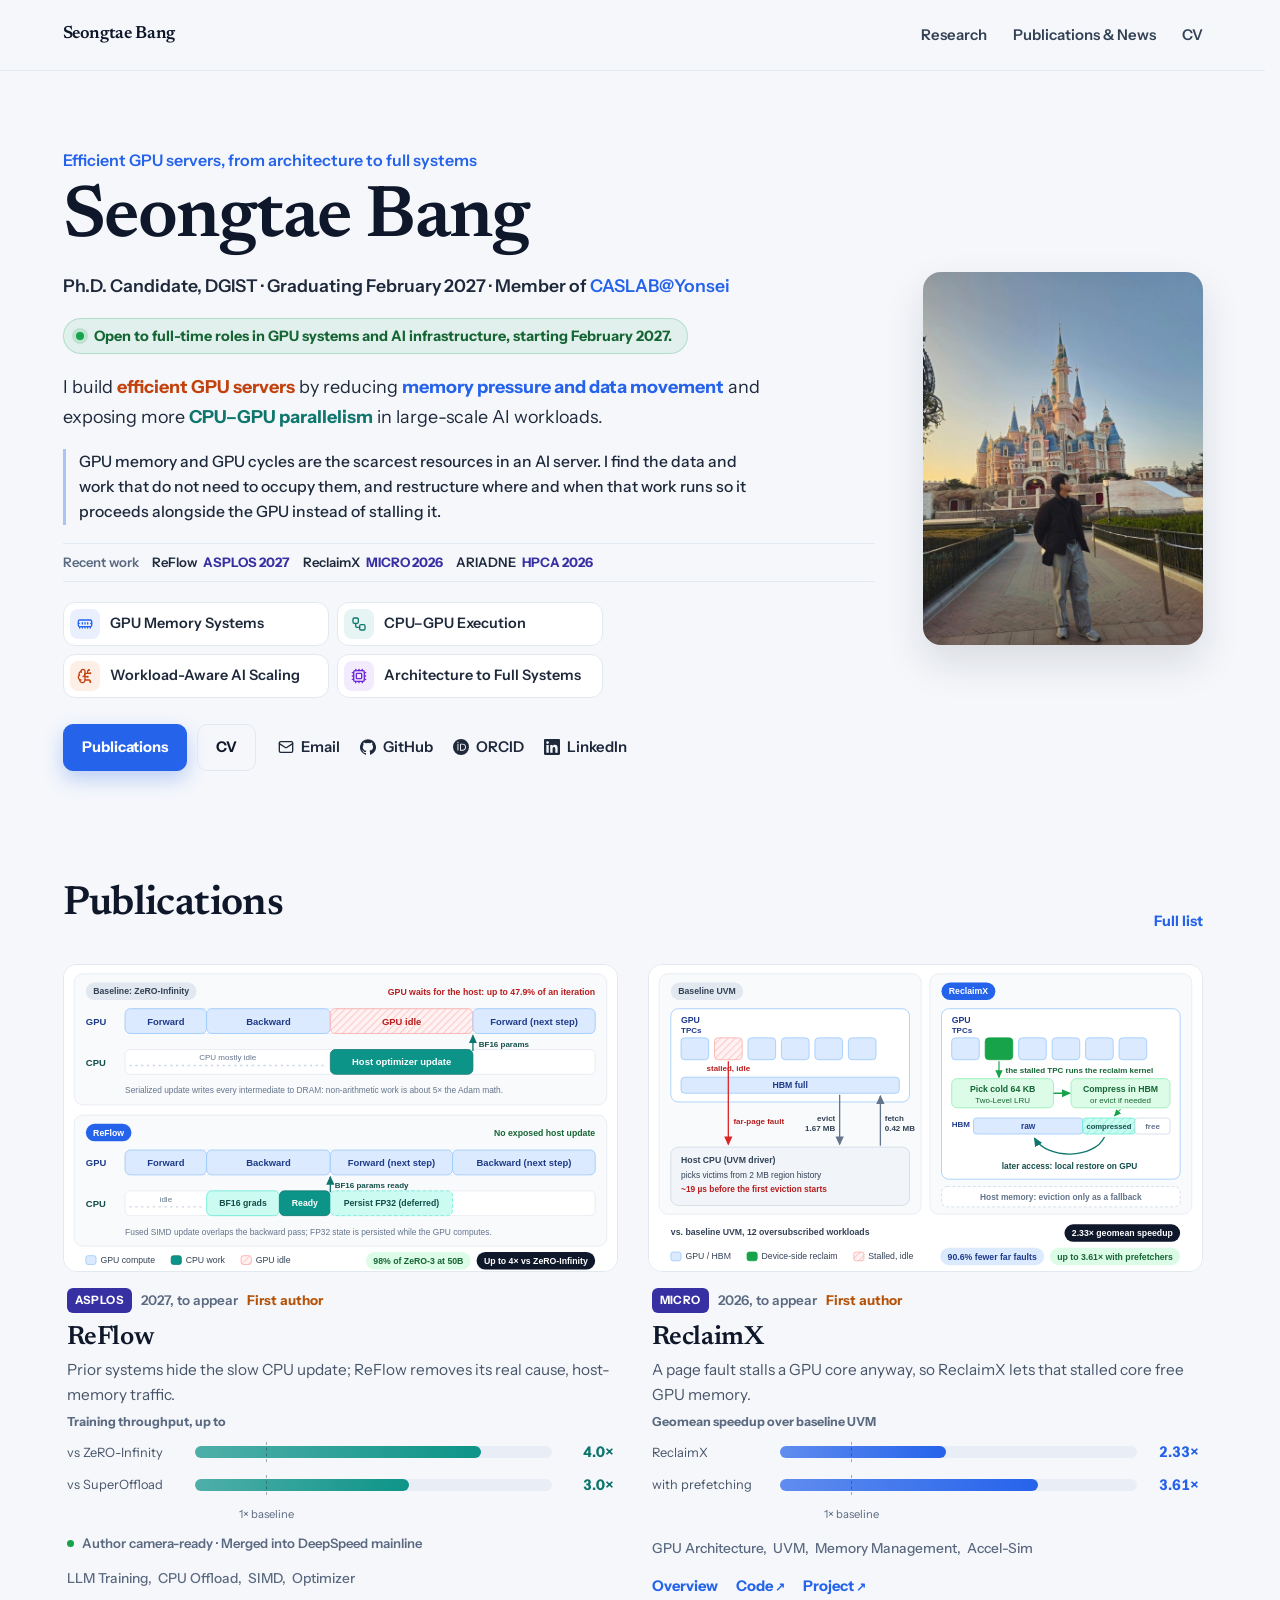
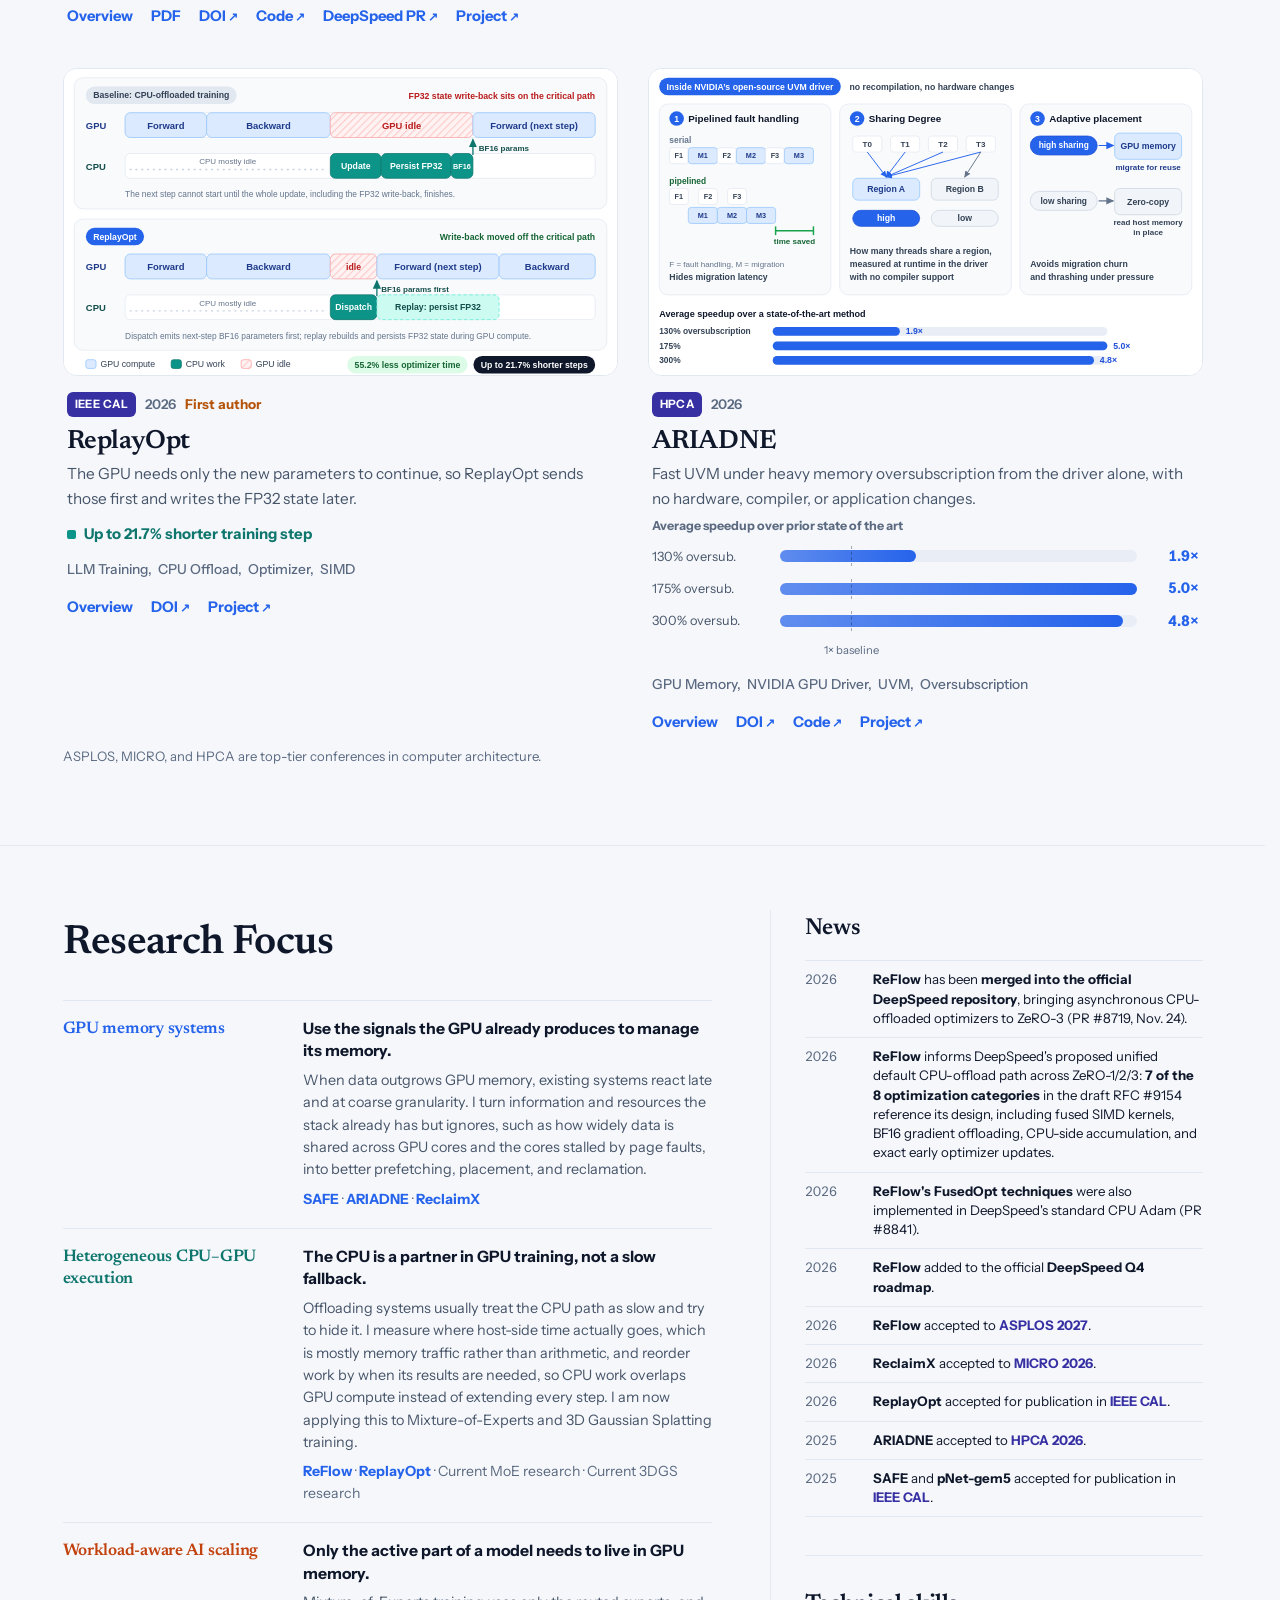
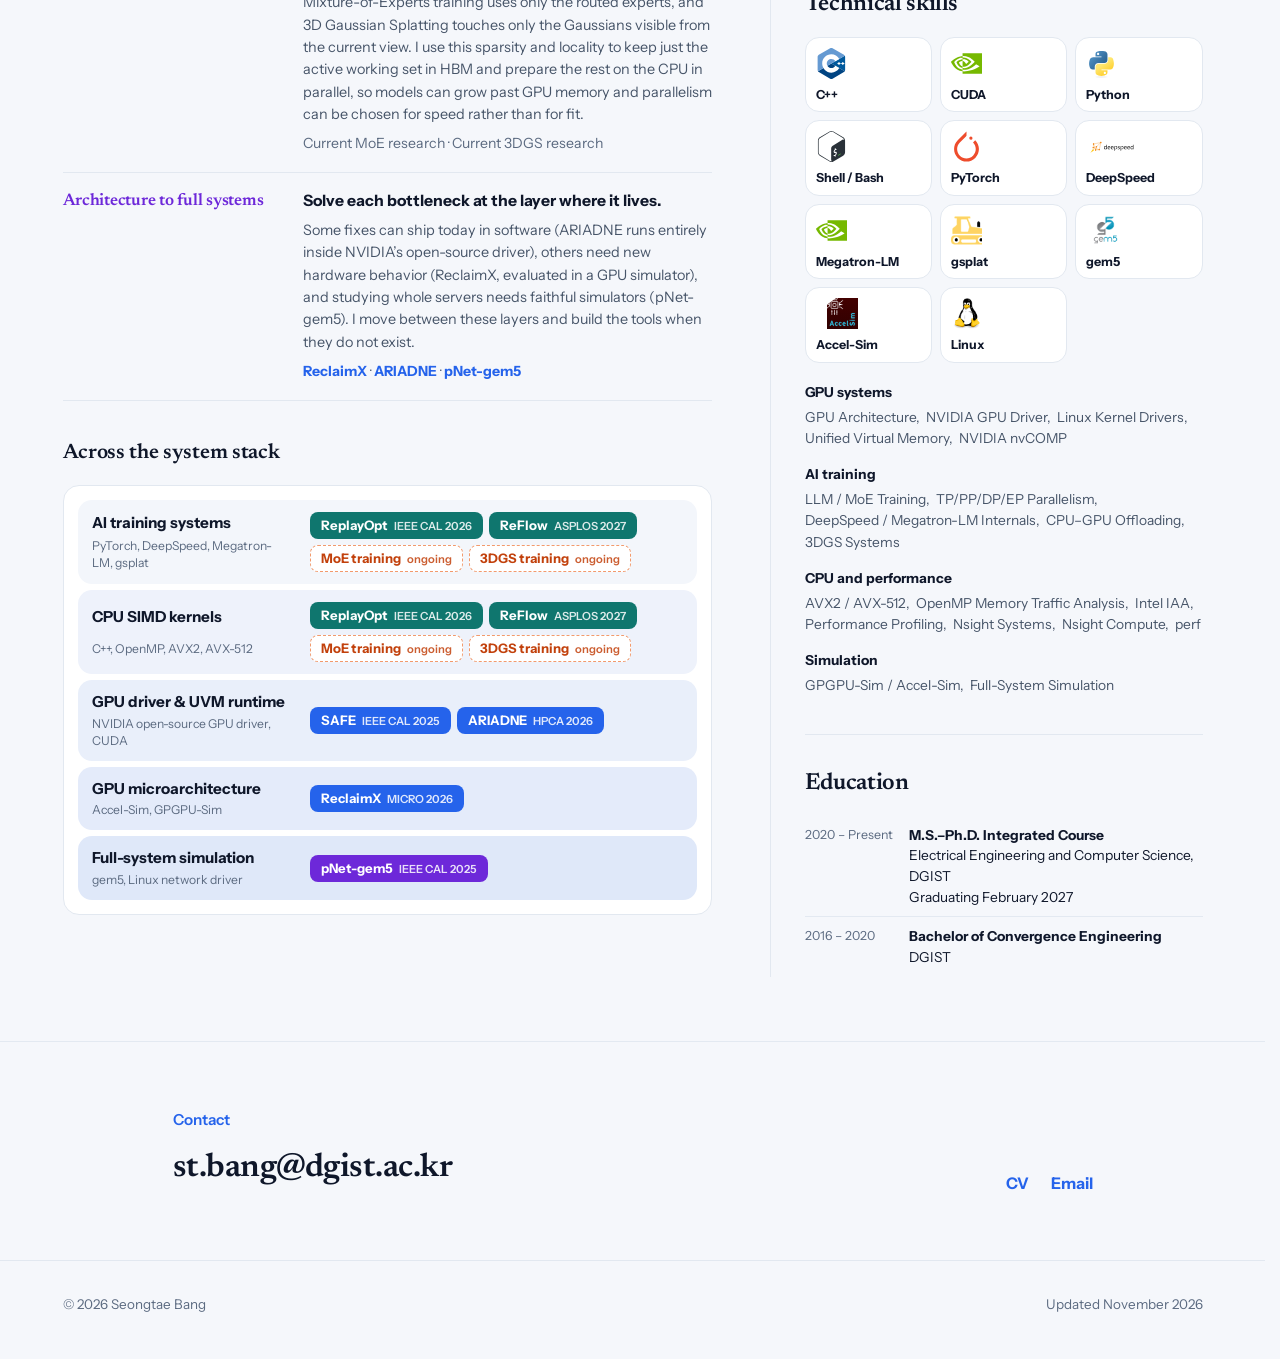
==== commit 139cbba2: "Highlight ReFlow's influence on the unified CPU offload RFC" ====
--- a/index.html
+++ b/index.html
@@ -166,6 +166,7 @@
           <h2 class="side-title" id="news-title">News</h2>
           <div class="news-stream">
             <div class="news-row"><span class="news-year">2026</span><p><a href="publications.html#reflow"><strong>ReFlow</strong></a> has been <strong>merged into the official DeepSpeed repository</strong>, bringing asynchronous CPU-offloaded optimizers to ZeRO-3 (<a href="https://github.com/deepspeedai/DeepSpeed/pull/8719">PR #8719</a>, Nov. 24).</p></div>
+            <div class="news-row"><span class="news-year">2026</span><p><a href="publications.html#reflow"><strong>ReFlow</strong></a> informs DeepSpeed's proposed unified default CPU-offload path across ZeRO-1/2/3: <strong>7 of the 8 optimization categories</strong> in the <a href="https://github.com/deepspeedai/DeepSpeed/issues/9154">draft RFC #9154</a> reference its design, including fused SIMD kernels, BF16 gradient offloading, CPU-side accumulation, and exact early optimizer updates.</p></div>
             <div class="news-row"><span class="news-year">2026</span><p><a href="publications.html#reflow"><strong>ReFlow's FusedOpt techniques</strong></a> were also implemented in DeepSpeed's standard CPU Adam (<a href="https://github.com/deepspeedai/DeepSpeed/pull/8841">PR #8841</a>).</p></div>
             <div class="news-row"><span class="news-year">2026</span><p><a href="publications.html#reflow"><strong>ReFlow</strong></a> added to the official <a href="https://github.com/deepspeedai/DeepSpeed/issues/8672"><strong>DeepSpeed Q4 roadmap</strong></a>.</p></div>
             <div class="news-row"><span class="news-year">2026</span><p><a href="publications.html#reflow"><strong>ReFlow</strong></a> accepted to <strong class="venue-inline">ASPLOS 2027</strong>.</p></div>
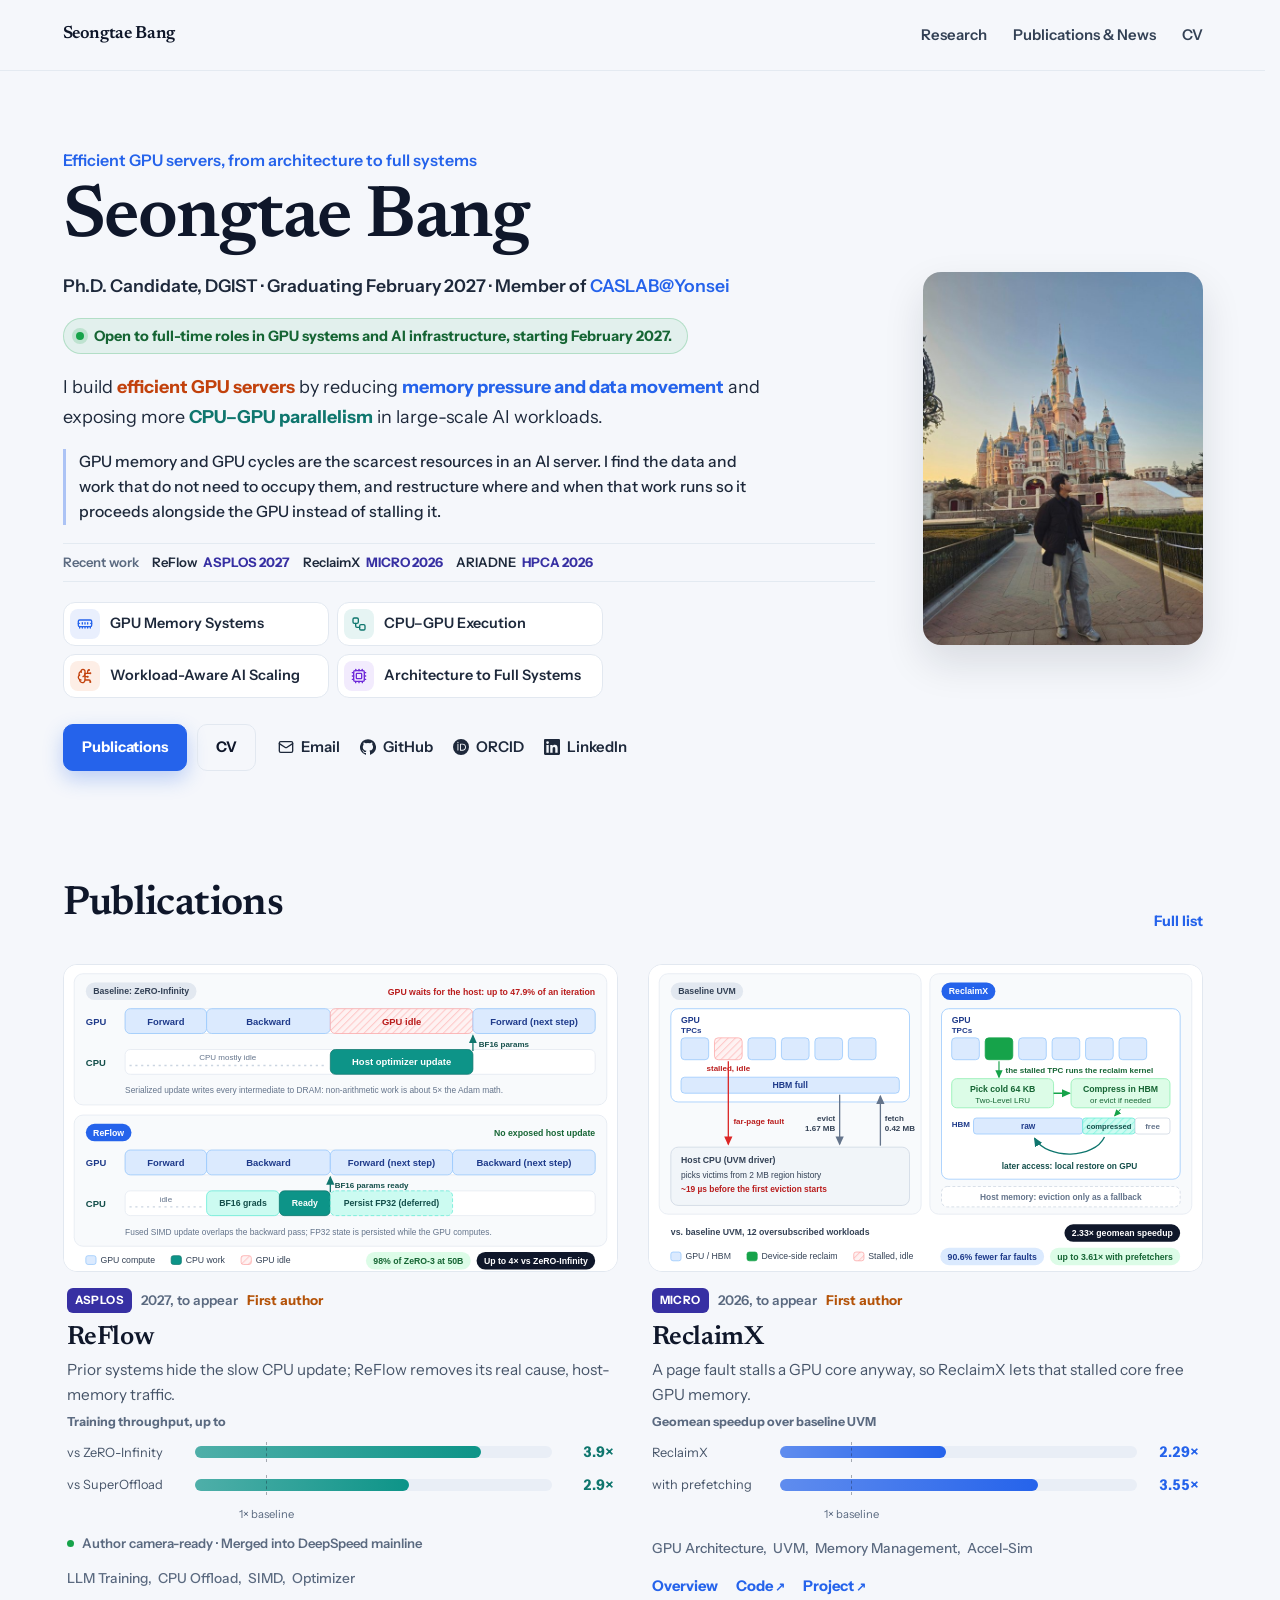
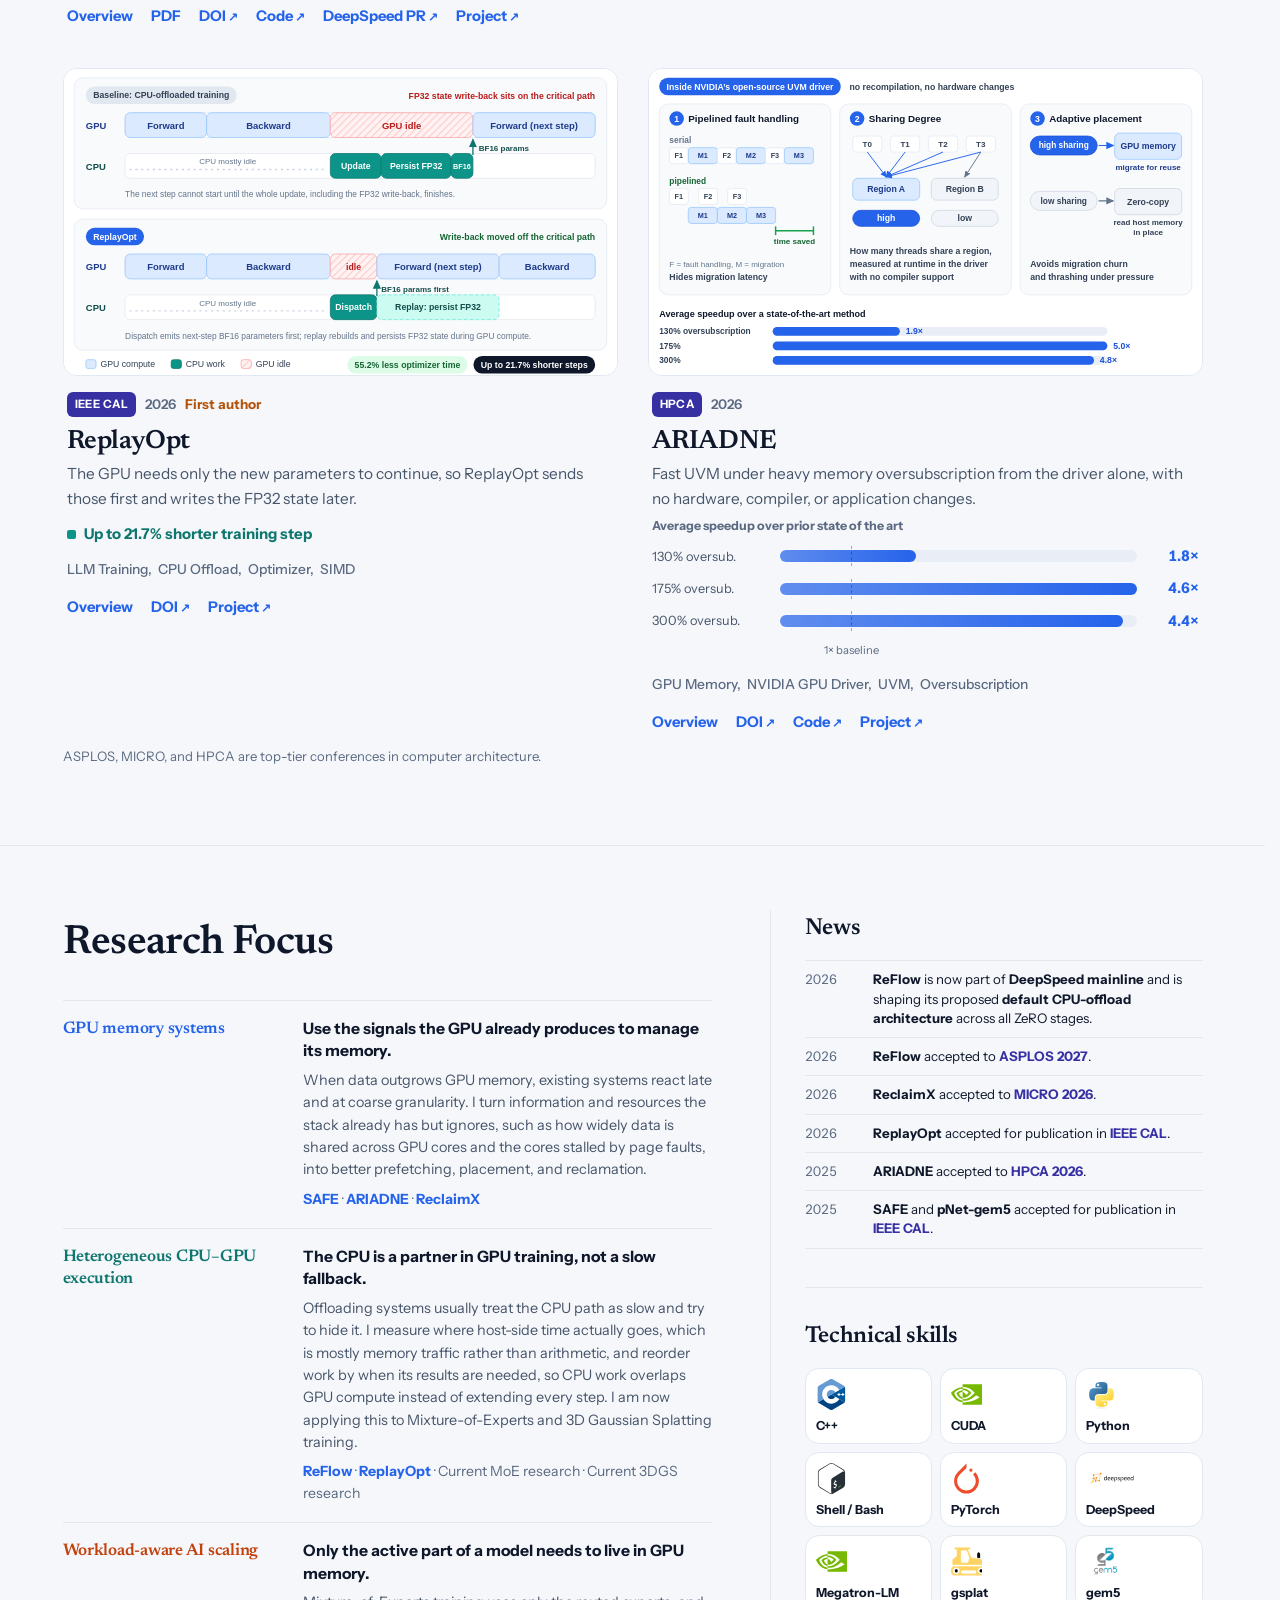
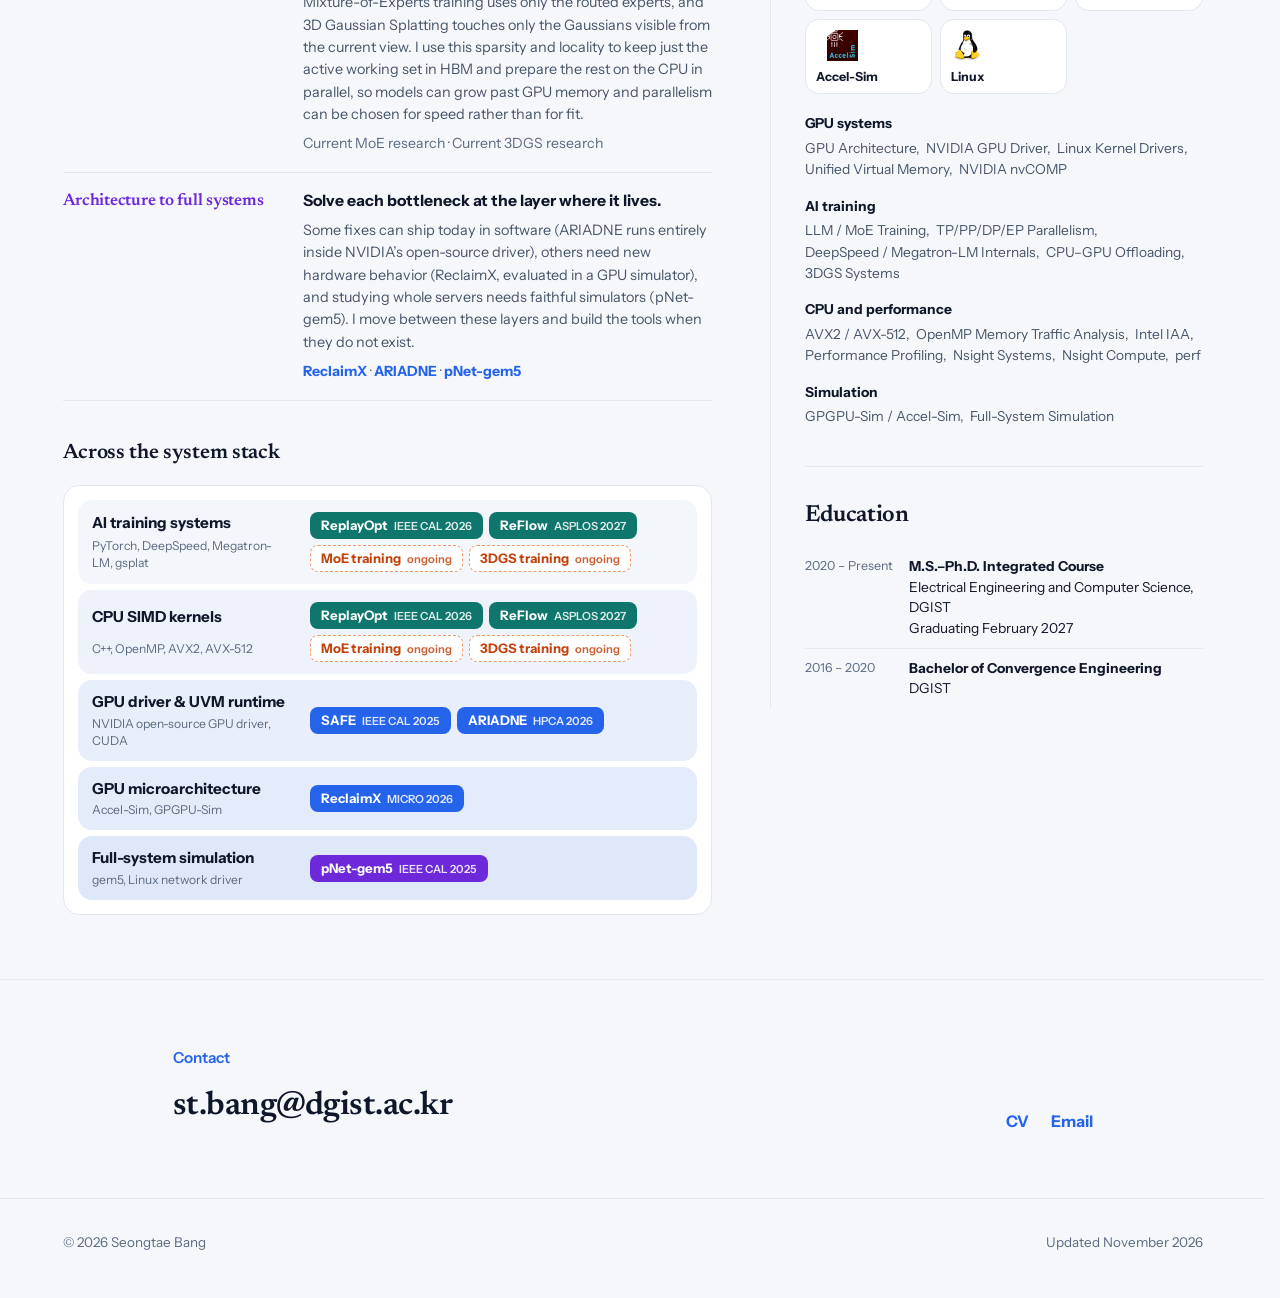
==== commit 83599d8d: "Concise ReFlow mainline and architectural impact highlights" ====
--- a/index.html
+++ b/index.html
@@ -165,10 +165,7 @@
         <section class="side-section" id="news" aria-labelledby="news-title">
           <h2 class="side-title" id="news-title">News</h2>
           <div class="news-stream">
-            <div class="news-row"><span class="news-year">2026</span><p><a href="publications.html#reflow"><strong>ReFlow</strong></a> has been <strong>merged into the official DeepSpeed repository</strong>, bringing asynchronous CPU-offloaded optimizers to ZeRO-3 (<a href="https://github.com/deepspeedai/DeepSpeed/pull/8719">PR #8719</a>, Nov. 24).</p></div>
-            <div class="news-row"><span class="news-year">2026</span><p><a href="publications.html#reflow"><strong>ReFlow</strong></a> informs DeepSpeed's proposed unified default CPU-offload path across ZeRO-1/2/3: <strong>7 of the 8 optimization categories</strong> in the <a href="https://github.com/deepspeedai/DeepSpeed/issues/9154">draft RFC #9154</a> reference its design, including fused SIMD kernels, BF16 gradient offloading, CPU-side accumulation, and exact early optimizer updates.</p></div>
-            <div class="news-row"><span class="news-year">2026</span><p><a href="publications.html#reflow"><strong>ReFlow's FusedOpt techniques</strong></a> were also implemented in DeepSpeed's standard CPU Adam (<a href="https://github.com/deepspeedai/DeepSpeed/pull/8841">PR #8841</a>).</p></div>
-            <div class="news-row"><span class="news-year">2026</span><p><a href="publications.html#reflow"><strong>ReFlow</strong></a> added to the official <a href="https://github.com/deepspeedai/DeepSpeed/issues/8672"><strong>DeepSpeed Q4 roadmap</strong></a>.</p></div>
+            <div class="news-row"><span class="news-year">2026</span><p><a href="publications.html#reflow"><strong>ReFlow</strong></a> is now part of <a href="https://github.com/deepspeedai/DeepSpeed/pull/8719"><strong>DeepSpeed mainline</strong></a> and is shaping its proposed <a href="https://github.com/deepspeedai/DeepSpeed/issues/9154"><strong>default CPU-offload architecture</strong></a> across all ZeRO stages.</p></div>
             <div class="news-row"><span class="news-year">2026</span><p><a href="publications.html#reflow"><strong>ReFlow</strong></a> accepted to <strong class="venue-inline">ASPLOS 2027</strong>.</p></div>
             <div class="news-row"><span class="news-year">2026</span><p><a href="publications.html#reclaimx"><strong>ReclaimX</strong></a> accepted to <strong class="venue-inline">MICRO 2026</strong>.</p></div>
             <div class="news-row"><span class="news-year">2026</span><p><a href="publications.html#replayopt"><strong>ReplayOpt</strong></a> accepted for publication in <strong class="venue-inline">IEEE CAL</strong>.</p></div>
